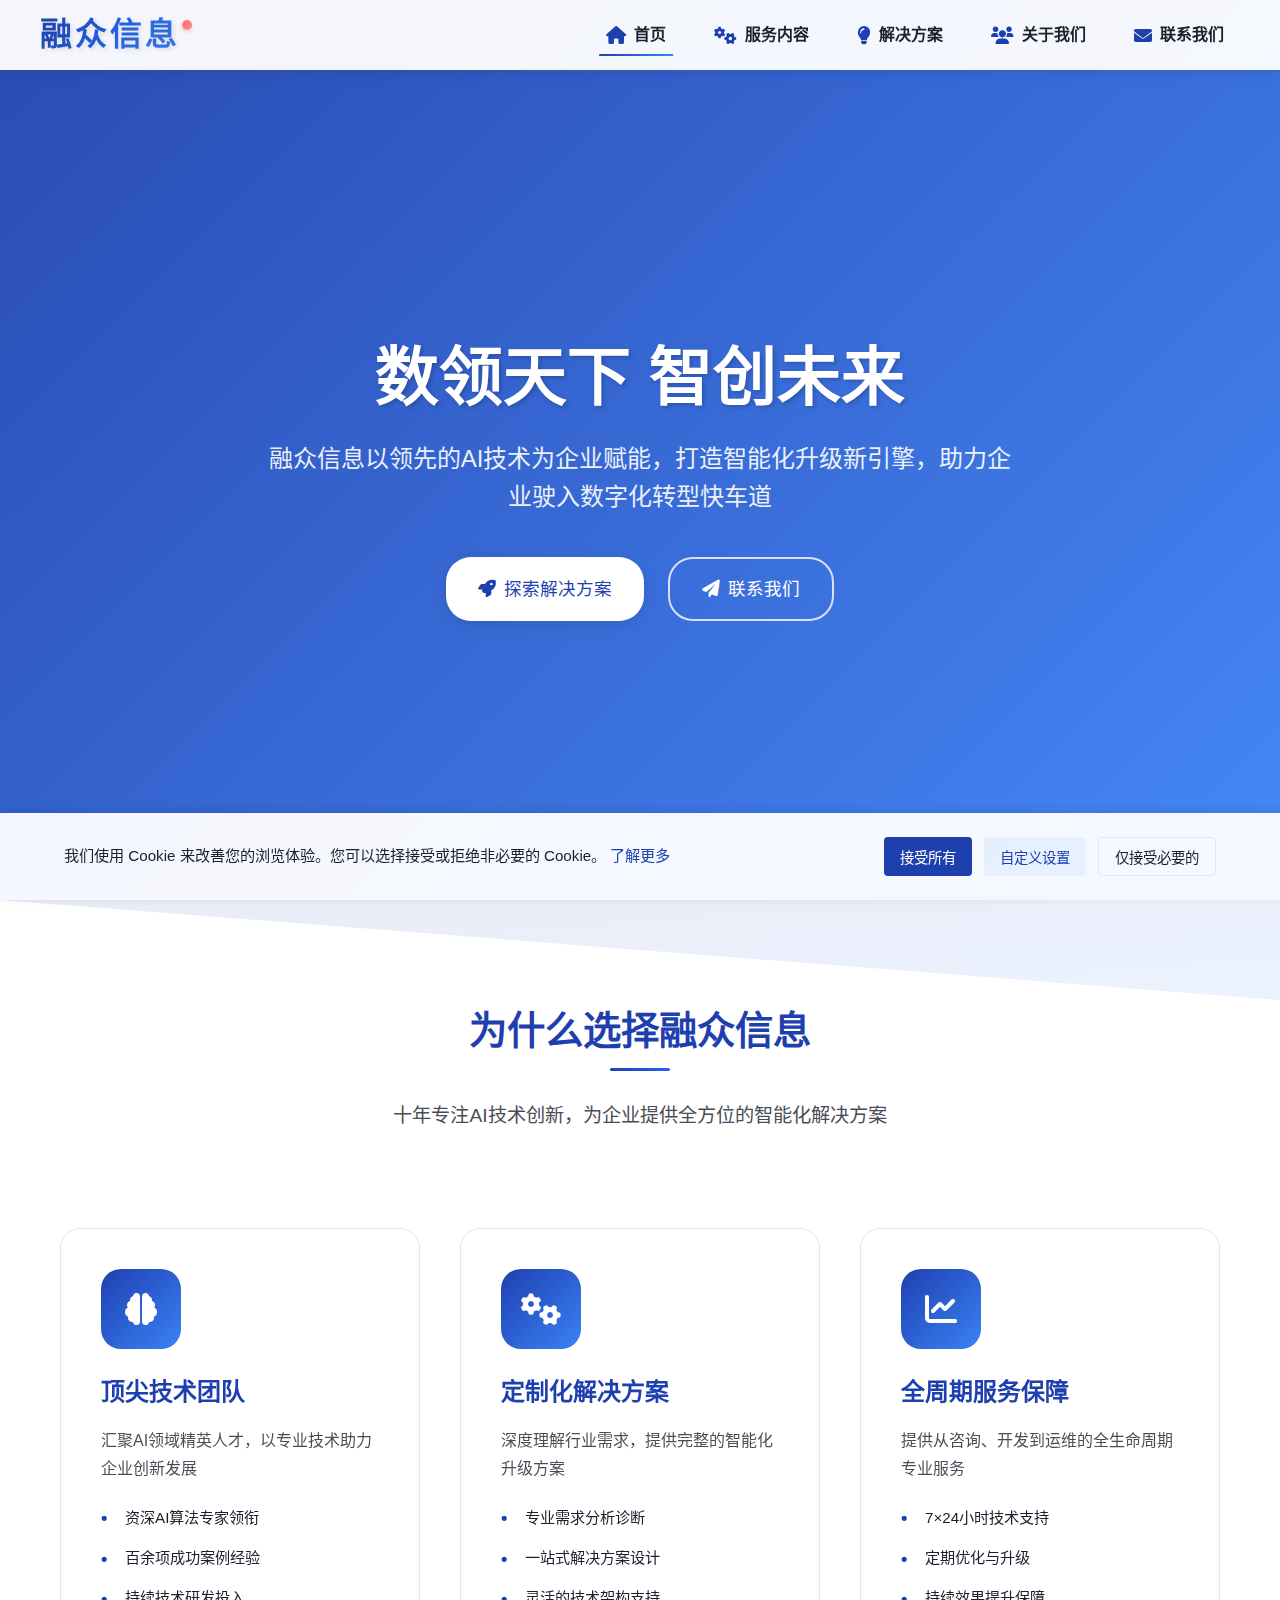
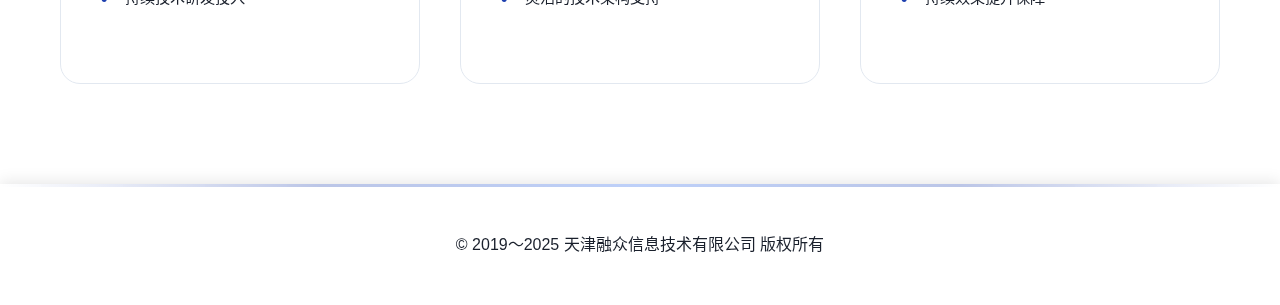
==== index.html @ 95db4ef4 "Add cookie consent functionality and update website metadata" ====
<!DOCTYPE html>
<html lang="zh-CN">

<head>
    <meta charset="UTF-8">
    <meta name="viewport" content="width=device-width, initial-scale=1.0">
    <title>融众信息 - 专业的AI解决方案提供商</title>
    <meta name="description" content="融众是一家专业的AI解决方案提供商，为企业提供智能制造、智慧金融、智慧医疗等多个领域的AI应用解决方案。">
    <meta name="keywords" content="AI解决方案,人工智能,智能制造,智慧金融,智慧医疗,融众信息,天津融众">
    <link rel="canonical" href="https://www.rong-zhong.com/" />

    <!-- Open Graph / 社交媒体优化 -->
    <meta property="og:title" content="融众信息 - 专业的AI解决方案提供商" />
    <meta property="og:description" content="融众是一家专业的AI解决方案提供商，为企业提供智能制造、智慧金融、智慧医疗等多个领域的AI应用解决方案。" />
    <meta property="og:type" content="website" />
    <meta property="og:url" content="https://www.rong-zhong.com/" />
    <meta property="og:image" content="https://www.rong-zhong.com/images/og-image.jpg" />
    <meta property="og:locale" content="zh_CN" />
    <meta property="og:site_name" content="融众信息" />

    <!-- 其他 SEO 相关标签 -->
    <meta name="robots" content="index, follow" />
    <meta name="author" content="融众信息" />
    <meta name="copyright" content="© 2019～2025 天津融众信息技术有限公司" />

    <!-- Cookie 相关设置 -->
    <meta name="cookie-policy" content="https://www.rong-zhong.com/cookie-policy.html" />

    <link rel="icon" type="image/x-icon" href="favicon.ico">
    <link rel="stylesheet" href="styles.css">
    <link rel="stylesheet" href="css/cookie-consent.css">
    <link rel="stylesheet" href="https://cdnjs.cloudflare.com/ajax/libs/font-awesome/6.0.0/css/all.min.css">

</head>

<body>
    <header>
        <nav>
            <div class="container">
                <div class="logo">
                    <a href="index.html">
                        <span class="logo-text">融众信息</span>
                        <span class="logo-dot"></span>
                    </a>
                </div>
                <div class="menu-toggle" aria-label="菜单">
                    <span></span>
                    <span></span>
                    <span></span>
                </div>
                <ul class="nav-links">
                    <li><a href="index.html" class="active" aria-current="page"><i class="fas fa-home"></i> 首页</a></li>
                    <li><a href="services.html"><i class="fas fa-cogs"></i> 服务内容</a></li>
                    <li><a href="solutions.html"><i class="fas fa-lightbulb"></i> 解决方案</a></li>
                    <li><a href="about.html"><i class="fas fa-users"></i> 关于我们</a></li>
                    <li><a href="contact.html"><i class="fas fa-envelope"></i> 联系我们</a></li>
                </ul>
            </div>
        </nav>
    </header>

    <main>
        <section class="hero" aria-label="网站主要信息">
            <div class="hero-content">
                <h1>数领天下 智创未来</h1>
                <p>融众信息以领先的AI技术为企业赋能，打造智能化升级新引擎，助力企业驶入数字化转型快车道</p>
                <div class="hero-buttons">
                    <a href="solutions.html" class="cta-button primary">
                        <i class="fas fa-rocket"></i> 探索解决方案
                    </a>
                    <a href="contact.html" class="cta-button secondary">
                        <i class="fas fa-paper-plane"></i> 联系我们
                    </a>
                </div>
            </div>
            <a href="#features" class="scroll-down" aria-label="滚动到特色内容">
                <i class="fas fa-chevron-down"></i>
            </a>
        </section>

        <section class="features" id="features" aria-labelledby="features-heading">
            <div class="container">
                <header class="section-header">
                    <h2 id="features-heading">为什么选择融众信息</h2>
                    <p>十年专注AI技术创新，为企业提供全方位的智能化解决方案</p>
                </header>
                <div class="features-grid">
                    <article class="feature-card">
                        <div class="feature-icon" aria-hidden="true">
                            <i class="fas fa-brain"></i>
                        </div>
                        <h3>顶尖技术团队</h3>
                        <p>汇聚AI领域精英人才，以专业技术助力企业创新发展</p>
                        <ul class="feature-list">
                            <li>资深AI算法专家领衔</li>
                            <li>百余项成功案例经验</li>
                            <li>持续技术研发投入</li>
                        </ul>
                    </article>
                    <article class="feature-card">
                        <div class="feature-icon" aria-hidden="true">
                            <i class="fas fa-cogs"></i>
                        </div>
                        <h3>定制化解决方案</h3>
                        <p>深度理解行业需求，提供完整的智能化升级方案</p>
                        <ul class="feature-list">
                            <li>专业需求分析诊断</li>
                            <li>一站式解决方案设计</li>
                            <li>灵活的技术架构支持</li>
                        </ul>
                    </article>
                    <article class="feature-card">
                        <div class="feature-icon" aria-hidden="true">
                            <i class="fas fa-chart-line"></i>
                        </div>
                        <h3>全周期服务保障</h3>
                        <p>提供从咨询、开发到运维的全生命周期专业服务</p>
                        <ul class="feature-list">
                            <li>7×24小时技术支持</li>
                            <li>定期优化与升级</li>
                            <li>持续效果提升保障</li>
                        </ul>
                    </article>
                </div>
            </div>
        </section>
    </main>

    <button class="back-to-top" aria-label="回到顶部">
        <i class="fas fa-arrow-up" aria-hidden="true"></i>
    </button>

    <footer>
        <div class="container">
            <p>&copy; 2019～2025 天津融众信息技术有限公司 版权所有</p>
        </div>
    </footer>

    <script src="main.js"></script>
    <script src="js/cookie-consent.js"></script>

</body>

</html>
---- styles.css ----
* {
    margin: 0;
    padding: 0;
    box-sizing: border-box;
}

:root {
    --primary-color: #1e40af;
    --secondary-color: #2563eb;
    --accent-color: #3b82f6;
    --text-color: #1a202c;
    --bg-color: #ffffff;
    --card-bg-color: #ffffff;
    --nav-bg-color: rgba(255, 255, 255, 0.95);
    --shadow-color: rgba(0, 0, 0, 0.1);
    --gradient-start: #1e40af;
    --gradient-end: #3b82f6;
    --border-color: #e2e8f0;
    --hero-overlay: rgba(30, 64, 175, 0.95);
    --footer-bg: #f8fafc;
    --card-hover-shadow: rgba(0, 0, 0, 0.15);
    --contact-section-bg: #1e293b;
    --contact-card-bg: rgba(30, 41, 59, 0.8);
    --contact-text-color: #e2e8f0;
    --contact-info-bg: rgba(30, 41, 59, 0.6);
    --contact-item-bg: rgba(51, 65, 85, 0.4);
    --contact-item-hover-bg: rgba(51, 65, 85, 0.6);
    --contact-item-border: rgba(96, 165, 250, 0.2);
}

@media (prefers-color-scheme: dark) {
    :root {
        --primary-color: #60a5fa;
        --secondary-color: #3b82f6;
        --accent-color: #2563eb;
        --text-color: #f1f5f9;
        --bg-color: #0f172a;
        --card-bg-color: #1e293b;
        --nav-bg-color: rgba(15, 23, 42, 0.98);
        --shadow-color: rgba(0, 0, 0, 0.3);
        --gradient-start: #60a5fa;
        --gradient-end: #3b82f6;
        --border-color: #334155;
        --hero-overlay: rgba(15, 23, 42, 0.95);
        --footer-bg: #1e293b;
        --card-hover-shadow: rgba(0, 0, 0, 0.4);
        --contact-section-bg: #0f172a;
        --contact-card-bg: #1e293b;
        --contact-text-color: #f8fafc;
        --contact-info-bg: rgba(30, 41, 59, 0.6);
        --contact-item-bg: rgba(51, 65, 85, 0.4);
        --contact-item-hover-bg: rgba(51, 65, 85, 0.6);
        --contact-item-border: rgba(96, 165, 250, 0.2);
    }

    body {
        background-color: var(--bg-color);
        color: var(--text-color);
    }

    nav {
        background-color: var(--nav-bg-color);
        box-shadow: 0 2px 15px var(--shadow-color);
    }

    .nav-links {
        background-color: var(--nav-bg-color);
    }

    .nav-links a {
        color: var(--text-color);
    }

    .nav-links a:hover,
    .nav-links a:active,
    .nav-links a.active {
        background-color: rgba(96, 165, 250, 0.1);
        color: var(--primary-color);
    }

    .feature-card,
    .case-card,
    .contact-card,
    .service-card {
        background-color: var(--card-bg-color);
        border-color: var(--border-color);
    }

    .feature-card:hover,
    .case-card:hover,
    .contact-card:hover,
    .service-card:hover {
        box-shadow: 0 8px 30px var(--card-hover-shadow);
    }

    .case-card {
        background: var(--case-card-bg);
    }

    .case-content h3 {
        color: var(--case-text);
    }

    .case-content p {
        color: var(--case-text);
        opacity: 0.85;
    }

    .case-tag {
        background: var(--case-tag-bg);
        color: var(--case-text);
    }

    .contact-section {
        background: var(--contact-section-bg);
    }

    .contact-card {
        background: var(--contact-card-bg);
        border-color: var(--border-color);
    }

    .contact-card:hover {
        background: rgba(30, 41, 59, 0.9);
        border-color: var(--primary-color);
    }

    .contact-icon {
        background: rgba(96, 165, 250, 0.1);
    }

    .contact-icon i {
        color: var(--primary-color);
    }

    footer {
        background: var(--footer-bg);
        color: var(--footer-text);
    }

    footer::before {
        opacity: 0.1;
    }

    .footer-content {
        border-bottom-color: var(--footer-border);
    }

    .footer-column h4 {
        color: var(--footer-text);
    }

    .footer-links a {
        color: var(--footer-link);
    }

    .footer-links a:hover {
        color: var(--footer-link-hover);
    }

    .footer-bottom {
        border-top-color: var(--footer-border);
    }

    .footer-bottom p {
        color: var(--footer-text);
    }

    .cta-button.primary {
        background: var(--card-bg-color);
        color: var(--primary-color);
    }

    .cta-button.secondary {
        border-color: var(--border-color);
        color: var(--text-color);
    }

    img {
        filter: brightness(0.95);
    }

    ::-webkit-scrollbar-track {
        background: var(--bg-color);
    }

    ::-webkit-scrollbar-thumb {
        background: var(--border-color);
        border: 3px solid var(--bg-color);
    }

    ::-webkit-scrollbar-thumb:hover {
        background: var(--primary-color);
    }

    ::selection {
        background: var(--primary-color);
        color: var(--bg-color);
    }

    .feature-icon {
        background: linear-gradient(135deg, var(--gradient-start), var(--gradient-end));
    }

    .hero::before {
        background-color: var(--hero-overlay);
    }

    @media (max-width: 768px) {
        .nav-links {
            background-color: var(--nav-bg-color);
            backdrop-filter: blur(10px);
            -webkit-backdrop-filter: blur(10px);
        }

        .nav-links a:hover,
        .nav-links a:active,
        .nav-links a.active {
            background-color: rgba(96, 165, 250, 0.15);
        }
    }

    .service-item {
        background: var(--card-bg-color);
    }

    .service-item h3 {
        color: var(--primary-color);
    }

    .service-item p,
    .service-item li {
        color: var(--text-color);
    }

    .team-advantage {
        background: var(--card-bg-color);
    }

    .team-advantage h3 {
        color: var(--primary-color);
    }

    .team-advantage li {
        color: var(--text-color);
    }

    .culture-item {
        background: var(--card-bg-color);
    }

    .culture-item h3 {
        color: var(--primary-color);
    }

    .culture-item p {
        color: var(--text-color);
    }

    .back-to-top {
        background: var(--primary-color);
        color: var(--bg-color);
    }

    .back-to-top:hover {
        background: var(--secondary-color);
    }

    .qr-image {
        filter: brightness(1.1);
        background-color: white;
        padding: 8px;
        border-radius: 8px;
    }

    .contact-card {
        background: var(--contact-card-bg);
        border: 1px solid var(--border-color);
        box-shadow: 0 4px 6px rgba(0, 0, 0, 0.1);
    }

    .contact-card:hover {
        border-color: var(--primary-color);
        box-shadow: 0 8px 15px rgba(0, 0, 0, 0.2);
    }

    .info-content h3 {
        color: var(--primary-color);
    }

    .info-content p {
        color: var(--contact-text-color);
    }

    .contact-info-card {
        background: var(--contact-card-bg);
        backdrop-filter: blur(10px);
        -webkit-backdrop-filter: blur(10px);
        border: 1px solid var(--border-color);
    }

    .info-item {
        background: var(--contact-item-bg);
        border: 1px solid var(--contact-item-border);
    }

    .info-item:hover {
        background: var(--contact-item-hover-bg);
        border-color: var(--primary-color);
    }

    .info-item i {
        background: var(--contact-card-bg);
        color: var(--primary-color);
    }

    .info-item:hover i {
        background: var(--contact-item-hover-bg);
        color: var(--primary-color);
    }

    .contact-main {
        background: var(--contact-section-bg);
    }
}

body {
    margin: 0;
    padding: 0;
    font-family: Arial, sans-serif;
    line-height: 1.6;
    overflow-x: hidden;
    color: var(--text-color);
    background-color: var(--bg-color);
}

.container {
    width: min(1200px, 100% - 40px);
    margin-inline: auto;
}

/* 导航栏样式 */
nav {
    background-color: var(--nav-bg-color);
    backdrop-filter: blur(10px);
    -webkit-backdrop-filter: blur(10px);
    box-shadow: 0 2px 15px var(--shadow-color);
    position: fixed;
    width: 100%;
    top: 0;
    z-index: 1000;
    transition: all 0.3s ease;
}

nav .container {
    display: flex;
    justify-content: space-between;
    align-items: center;
    height: 70px;
}

/* Logo样式 */
.logo a {
    display: flex;
    align-items: center;
    text-decoration: none;
    gap: 2px;
}

.logo-text {
    font-size: clamp(24px, 5vw, 32px);
    font-weight: 800;
    background: linear-gradient(135deg, var(--primary-color) 0%, var(--secondary-color) 50%, var(--accent-color) 100%);
    -webkit-background-clip: text;
    background-clip: text;
    -webkit-text-fill-color: transparent;
    letter-spacing: 3px;
    text-shadow: 2px 2px 4px var(--shadow-color);
    transition: all 0.3s ease;
}

.logo-dot {
    width: 10px;
    height: 10px;
    background: linear-gradient(135deg, #ff6b6b, #ff8e8e);
    border-radius: 50%;
    margin-top: -20px;
    box-shadow: 0 2px 4px rgba(255, 107, 107, 0.3);
    animation: pulse 2s infinite;
    will-change: transform;
}

@keyframes pulse {
    0% {
        transform: scale(1);
    }

    50% {
        transform: scale(1.2);
    }

    100% {
        transform: scale(1);
    }
}

/* 导航链接 */
.nav-links {
    display: flex;
    gap: 1rem;
    list-style: none;
}

.nav-links a {
    text-decoration: none;
    color: var(--text-color);
    font-weight: 600;
    font-size: 16px;
    padding: 8px 16px;
    border-radius: 4px;
    transition: all 0.3s ease;
    display: flex;
    align-items: center;
    gap: 8px;
    position: relative;
}

.nav-links a::after {
    content: '';
    position: absolute;
    bottom: 0;
    left: 50%;
    width: 0;
    height: 2px;
    background: linear-gradient(90deg, var(--gradient-start), var(--gradient-end));
    transition: all 0.3s ease;
    transform: translateX(-50%);
}

.nav-links a:hover::after,
.nav-links a.active::after {
    width: 80%;
}

.nav-links a i {
    font-size: 18px;
    color: var(--primary-color);
    transition: transform 0.3s ease;
}

.nav-links a:hover i,
.nav-links a:focus i {
    transform: scale(1.1);
}

/* 汉堡菜单按钮样式 */
.menu-toggle {
    display: none;
    padding: 10px;
    cursor: pointer;
    border: none;
    background: transparent;
    z-index: 1001;
}

.menu-toggle:focus {
    outline: 2px solid var(--primary-color);
    border-radius: 4px;
}

.menu-toggle span {
    display: block;
    width: 25px;
    height: 3px;
    background-color: var(--primary-color);
    margin: 5px 0;
    transition: all 0.3s ease;
    border-radius: 2px;
}

/* 解决方案头部样式 */
.solution-header {
    background: linear-gradient(135deg, #1e3a8a, #1e40af);
    color: white;
    text-align: center;
    padding: 120px 0 60px;
    margin-bottom: 40px;
}

.solution-header h1 {
    font-size: clamp(32px, 5vw, 48px);
    margin-bottom: 20px;
    font-weight: 700;
}

.solution-header p {
    font-size: clamp(16px, 3vw, 20px);
    opacity: 0.9;
}

/* 解决方案展示样式优化 */
.solutions {
    padding: 40px 0 80px;
    background-color: var(--bg-color);
}

.solution-item {
    display: grid;
    grid-template-columns: 1fr 1fr;
    gap: 3rem;
    margin-bottom: 6rem;
    align-items: center;
    background: var(--card-bg-color);
    border-radius: 16px;
    padding: 2rem;
    box-shadow: 0 4px 20px var(--shadow-color);
    transition: transform 0.3s ease, box-shadow 0.3s ease;
    will-change: transform;
}

.solution-item:hover {
    transform: translateY(-5px);
    box-shadow: 0 8px 30px var(--shadow-color);
}

.solution-item.reverse {
    grid-template-columns: 1fr 1fr;
    direction: rtl;
}

.solution-item.reverse .solution-content {
    direction: ltr;
}

.solution-content {
    padding: 2rem;
}

.solution-content h2 {
    color: var(--primary-color);
    margin-bottom: 2rem;
    font-size: clamp(24px, 3vw, 32px);
    font-weight: 700;
}

.solution-features {
    display: grid;
    gap: 1.5rem;
}

.feature {
    background: color-mix(in srgb, var(--primary-color) 5%, transparent);
    padding: 1.5rem;
    border-radius: 12px;
    transition: all 0.3s ease;
    border: 1px solid color-mix(in srgb, var(--primary-color) 10%, transparent);
}

.feature:hover {
    transform: translateY(-5px);
    background: color-mix(in srgb, var(--primary-color) 8%, transparent);
    border-color: color-mix(in srgb, var(--primary-color) 15%, transparent);
}

.feature h3 {
    color: var(--primary-color);
    margin-bottom: 0.8rem;
    font-size: 20px;
    font-weight: 600;
}

.feature p {
    color: var(--text-color);
    opacity: 0.9;
    line-height: 1.6;
}

.solution-image img {
    width: 100%;
    height: auto;
    border-radius: 12px;
    box-shadow: 0 4px 20px var(--shadow-color);
    transition: transform 0.3s ease;
}

.solution-image img:hover {
    transform: scale(1.02);
}

/* 响应式设计优化 */
@media (max-width: 768px) {
    .solution-header {
        padding: 100px 0 40px;
    }

    .solution-item,
    .solution-item.reverse {
        grid-template-columns: 1fr;
        direction: ltr;
        padding: 1.5rem;
        margin-bottom: 3rem;
    }

    .solution-content {
        padding: 1rem 0;
    }

    .solution-features {
        grid-template-columns: 1fr;
    }

    .feature {
        padding: 1.2rem;
    }
}

@media (max-width: 480px) {
    .solution-header {
        padding: 80px 0 30px;
    }

    .solution-item {
        padding: 1rem;
        margin-bottom: 2rem;
    }

    .feature {
        padding: 1rem;
    }
}

/* 响应式设计 */
@media (max-width: 768px) {
    .menu-toggle {
        display: block;
    }

    .nav-links {
        display: none;
        position: fixed;
        inset: 60px 0 0 0;
        background: rgba(255, 255, 255, 0.95);
        backdrop-filter: blur(10px);
        -webkit-backdrop-filter: blur(10px);
        flex-direction: column;
        padding: 1rem;
        box-shadow: 0 2px 10px var(--shadow-color);
        height: 100vh;
        z-index: 1000;
    }

    .nav-links.active {
        display: flex;
    }

    .nav-links li {
        width: 100%;
    }

    .nav-links a {
        width: 100%;
        justify-content: center;
        padding: 1rem;
        font-size: 18px;
        border-radius: 8px;
        margin: 0.25rem 0;
        background-color: transparent;
        transition: all 0.3s ease;
    }

    .nav-links a:hover,
    .nav-links a:active,
    .nav-links a.active {
        background-color: rgba(30, 64, 175, 0.1);
        color: var(--primary-color);
    }

    .nav-links a::after {
        display: none;
    }

    .solution-item,
    .solution-item.reverse {
        grid-template-columns: 1fr;
        direction: ltr;
    }

    .solution-content {
        padding: 1rem 0;
    }
}

@media (max-width: 480px) {
    nav .container {
        height: 60px;
    }

    .solution-features {
        grid-template-columns: 1fr;
    }
}

/* 可访问性增强 */
@media (prefers-reduced-motion: reduce) {
    * {
        animation-duration: 0.01ms !important;
        animation-iteration-count: 1 !important;
        transition-duration: 0.01ms !important;
        scroll-behavior: auto !important;
    }
}

/* 焦点样式 */
:focus-visible {
    outline: 3px solid var(--primary-color);
    outline-offset: 2px;
}

/* 首页样式 */
.hero {
    position: relative;
    min-height: 100vh;
    padding: 120px 0 60px;
    background: linear-gradient(135deg, rgba(30, 64, 175, 0.95), rgba(59, 130, 246, 0.95));
    color: var(--text-color);
    display: flex;
    align-items: center;
    overflow: hidden;
}

.hero::before {
    content: '';
    position: absolute;
    top: 0;
    left: 0;
    right: 0;
    bottom: 0;
    background: url('data:image/svg+xml,<svg width="20" height="20" viewBox="0 0 20 20" xmlns="http://www.w3.org/2000/svg"><rect width="1" height="1" fill="rgba(255,255,255,0.05)"/></svg>') repeat;
    animation: backgroundMove 20s linear infinite;
    opacity: 0.3;
}

@keyframes backgroundMove {
    from {
        transform: translateX(0) translateY(0);
    }

    to {
        transform: translateX(-100px) translateY(-100px);
    }
}

.hero-content {
    position: relative;
    z-index: 1;
    color: white;
    text-align: center;
    padding: 0 20px;
    max-width: 800px;
    margin: 0 auto;
}

.hero h1 {
    font-size: clamp(2.5rem, 8vw, 4rem);
    font-weight: 800;
    margin-bottom: 1.5rem;
    line-height: 1.2;
    text-shadow: 2px 2px 4px rgba(0, 0, 0, 0.2);
    animation: fadeInUp 1s ease;
}

.hero p {
    font-size: clamp(1.1rem, 3vw, 1.5rem);
    margin-bottom: 2.5rem;
    opacity: 0.9;
    line-height: 1.6;
    animation: fadeInUp 1s ease 0.2s backwards;
}

.hero-buttons {
    display: flex;
    gap: 1.5rem;
    justify-content: center;
    animation: fadeInUp 1s ease 0.4s backwards;
}

.cta-button {
    padding: 1rem 2rem;
    font-size: 1.1rem;
    font-weight: 600;
    border-radius: 50px;
    text-decoration: none;
    transition: all 0.3s ease;
    display: inline-flex;
    align-items: center;
    gap: 0.5rem;
}

.cta-button.primary {
    background: white;
    color: var(--primary-color);
    box-shadow: 0 4px 15px rgba(0, 0, 0, 0.1);
}

.cta-button.secondary {
    background: transparent;
    color: white;
    border: 2px solid rgba(255, 255, 255, 0.8);
}

.cta-button:hover {
    transform: translateY(-2px);
    box-shadow: 0 6px 20px rgba(0, 0, 0, 0.15);
}

.cta-button.secondary:hover {
    background: rgba(255, 255, 255, 0.1);
}

/* 特色内容区域 */
.features {
    padding: 100px 0;
    background-color: var(--bg-color);
    position: relative;
}

.features::before {
    content: '';
    position: absolute;
    top: 0;
    left: 0;
    right: 0;
    height: 100px;
    background: linear-gradient(to bottom right, var(--gradient-start), var(--gradient-end));
    clip-path: polygon(0 0, 100% 0, 100% 100%, 0 0);
    opacity: 0.1;
}

.section-header {
    text-align: center;
    max-width: 800px;
    margin: 0 auto 6rem;
    padding: 0 20px;
    position: relative;
    z-index: 1;
}

.section-header h2 {
    font-size: clamp(2rem, 3vw, 2.5rem);
    color: var(--primary-color);
    margin-bottom: 1rem;
    position: relative;
    display: inline-block;
}

.section-header h2::after {
    content: '';
    position: absolute;
    bottom: -10px;
    left: 50%;
    transform: translateX(-50%);
    width: 60px;
    height: 3px;
    background: linear-gradient(90deg, var(--primary-color), var(--secondary-color));
    border-radius: 2px;
}

.section-header p {
    font-size: 1.2rem;
    color: var(--text-color);
    opacity: 0.8;
    max-width: 600px;
    margin: 1.5rem auto 0;
}

.features-grid {
    display: grid;
    grid-template-columns: repeat(auto-fit, minmax(320px, 1fr));
    gap: 2.5rem;
    padding: 0 20px;
    position: relative;
    z-index: 1;
}

.feature-card {
    background: var(--card-bg-color);
    border-radius: 20px;
    padding: 2.5rem;
    transition: transform 0.3s ease, box-shadow 0.3s ease;
    position: relative;
    overflow: hidden;
    border: 1px solid var(--border-color);
    will-change: transform;
}

.feature-card::before {
    content: '';
    position: absolute;
    top: 0;
    left: 0;
    width: 100%;
    height: 4px;
    background: linear-gradient(90deg, var(--primary-color), var(--secondary-color));
    transform: scaleX(0);
    transform-origin: left;
    transition: transform 0.3s ease;
}

.feature-card:hover {
    transform: translateY(-5px);
    box-shadow: 0 8px 30px var(--shadow-color);
}

.feature-card:hover::before {
    transform: scaleX(1);
}

.feature-icon {
    width: 80px;
    height: 80px;
    background: linear-gradient(135deg, var(--gradient-start), var(--gradient-end));
    border-radius: 20px;
    display: flex;
    align-items: center;
    justify-content: center;
    margin-bottom: 1.5rem;
    transition: all 0.3s ease;
}

.feature-icon i {
    font-size: 2rem;
    color: white;
}

.feature-card:hover .feature-icon {
    background: linear-gradient(135deg, rgba(74, 144, 226, 0.2), rgba(130, 196, 248, 0.2));
}

.feature-card:hover .feature-icon i {
    transform: scale(1.1);
}

.feature-card h3 {
    font-size: 1.5rem;
    color: var(--primary-color);
    margin-bottom: 1rem;
    font-weight: 600;
}

.feature-card p {
    color: var(--text-color);
    opacity: 0.8;
    line-height: 1.7;
    margin-bottom: 1.5rem;
}

.feature-list {
    list-style: none;
    width: 100%;
    margin-top: auto;
}

.feature-list li {
    display: flex;
    align-items: center;
    margin-bottom: 0.8rem;
    color: var(--text-color);
    font-size: 0.95rem;
}

.feature-list li::before {
    content: '✓';
    color: var(--primary-color);
    margin-right: 0.8rem;
    font-weight: bold;
}

@media (max-width: 768px) {
    .features {
        padding: 60px 0;
    }

    .section-header {
        margin-bottom: 3rem;
    }

    .features-grid {
        grid-template-columns: 1fr;
        gap: 2rem;
    }

    .feature-card {
        padding: 2rem;
    }
}

@media (max-width: 480px) {
    .feature-card {
        padding: 1.5rem;
    }

    .feature-icon {
        width: 60px;
        height: 60px;
    }

    .feature-icon i {
        font-size: 1.5rem;
    }
}

/* 客户案例优化 */
.cases {
    padding: 100px 0;
    background: linear-gradient(to bottom, var(--bg-color) 0%, rgba(237, 242, 247, 0.5) 100%);
}

.cases-grid {
    display: grid;
    grid-template-columns: repeat(auto-fit, minmax(320px, 1fr));
    gap: 2rem;
    padding: 2rem 0;
}

.case-card {
    background: white;
    border-radius: 20px;
    overflow: hidden;
    box-shadow: 0 4px 20px var(--shadow-color);
    transition: all 0.3s ease;
    position: relative;
}

.case-card:hover {
    transform: translateY(-10px);
    box-shadow: 0 20px 40px var(--shadow-color);
}

.case-image {
    position: relative;
    height: 240px;
    overflow: hidden;
}

.case-image::before {
    content: '';
    position: absolute;
    top: 0;
    left: 0;
    right: 0;
    bottom: 0;
    background: linear-gradient(to bottom, transparent 0%, rgba(0, 0, 0, 0.4) 100%);
    z-index: 1;
    opacity: 0;
    transition: opacity 0.3s ease;
}

.case-card:hover .case-image::before {
    opacity: 1;
}

.case-image img {
    width: 100%;
    height: 100%;
    object-fit: cover;
    transition: transform 0.5s ease;
}

.case-card:hover .case-image img {
    transform: scale(1.1);
}

.case-content {
    padding: 2rem;
    position: relative;
    z-index: 2;
}

.case-content h3 {
    font-size: 1.5rem;
    margin-bottom: 1rem;
    color: var(--text-color);
    font-weight: 700;
}

.case-content p {
    color: #4a5568;
    margin-bottom: 1.5rem;
    line-height: 1.6;
}

.case-tags {
    display: flex;
    gap: 0.75rem;
    flex-wrap: wrap;
}

.case-tag {
    background: linear-gradient(135deg, var(--gradient-start), var(--gradient-end));
    color: white;
    padding: 0.5rem 1rem;
    border-radius: 50px;
    font-size: 0.875rem;
    font-weight: 500;
}

/* 联系部分优化 */
.contact-section {
    padding: 100px 0;
    background: linear-gradient(135deg, var(--gradient-start), var(--gradient-end));
    color: white;
    position: relative;
    overflow: hidden;
}

.contact-section::before {
    content: '';
    position: absolute;
    top: 0;
    left: 0;
    right: 0;
    bottom: 0;
    background: url('data:image/svg+xml,<svg width="20" height="20" viewBox="0 0 20 20" xmlns="http://www.w3.org/2000/svg"><rect width="1" height="1" fill="rgba(255,255,255,0.05)"/></svg>') repeat;
    opacity: 0.1;
}

.contact-cards {
    display: grid;
    grid-template-columns: repeat(auto-fit, minmax(280px, 1fr));
    gap: 2rem;
    margin-top: 3rem;
}

.contact-card {
    position: relative;
    background: var(--contact-card-bg);
    backdrop-filter: blur(10px);
    -webkit-backdrop-filter: blur(10px);
    border-radius: 20px;
    padding: 2.5rem;
    text-align: center;
    transition: all 0.3s ease;
    border: 1px solid var(--border-color);
    overflow: hidden;
}

.contact-card:hover {
    transform: translateY(-5px);
    background: rgba(30, 41, 59, 0.9);
    border-color: var(--primary-color);
}

.contact-icon {
    width: 80px;
    height: 80px;
    background: rgba(96, 165, 250, 0.1);
    border-radius: 50%;
    display: flex;
    align-items: center;
    justify-content: center;
    margin: 0 auto 1.5rem;
    transition: all 0.3s ease;
    position: relative;
    z-index: 1;
}

.contact-icon i {
    font-size: 2rem;
    transition: all 0.3s ease;
    z-index: 2;
}

.contact-card h3 {
    font-size: 1.25rem;
    margin-bottom: 1rem;
    font-weight: 600;
    position: relative;
    z-index: 1;
}

.contact-card p {
    font-size: 1.1rem;
    position: relative;
    z-index: 1;
}

@media (max-width: 768px) {
    .contact-cards {
        grid-template-columns: 1fr;
        gap: 1.5rem;
        padding: 0 1rem;
    }

    .contact-card {
        padding: 2rem;
    }

    .contact-icon {
        width: 70px;
        height: 70px;
    }

    .contact-icon i {
        font-size: 1.75rem;
    }
}

@media (max-width: 480px) {
    .contact-card {
        padding: 1.75rem;
    }

    .contact-icon {
        width: 60px;
        height: 60px;
    }

    .contact-icon i {
        font-size: 1.5rem;
    }
}

/* 页脚样式 */
footer {
    background: var(--nav-bg-color);
    backdrop-filter: blur(10px);
    -webkit-backdrop-filter: blur(10px);
    box-shadow: 0 -2px 15px var(--shadow-color);
    color: var(--footer-text);
    padding: 3rem 0;
    position: relative;
    overflow: hidden;
    text-align: center;
}

/* 页脚顶部装饰线 */
footer::before {
    content: '';
    position: absolute;
    top: 0;
    left: 0;
    right: 0;
    height: 3px;
    background: linear-gradient(90deg,
            transparent,
            var(--primary-color),
            var(--secondary-color),
            var(--primary-color),
            transparent);
    opacity: 0.3;
}

/* 页脚内容网格布局 */
.footer-content {
    display: grid;
    grid-template-columns: 2fr repeat(3, 1fr);
    gap: 3rem;
    padding: 0 20px;
    margin-bottom: 3rem;
}

/* 页脚列标题 */
.footer-column h4 {
    color: var(--footer-text);
    font-size: 1.25rem;
    margin-bottom: 1.5rem;
    font-weight: 600;
    position: relative;
    padding-bottom: 0.75rem;
}

/* 页脚列标题装饰线 */
.footer-column h4::after {
    content: '';
    position: absolute;
    left: 0;
    bottom: 0;
    width: 40px;
    height: 2px;
    background: linear-gradient(90deg, var(--primary-color), var(--secondary-color));
    border-radius: 2px;
}

/* 页脚链接列表 */
.footer-links {
    list-style: none;
    display: flex;
    flex-direction: column;
    gap: 0.75rem;
}

/* 页脚链接项 */
.footer-links li {
    transition: transform 0.3s ease;
}

.footer-links li:hover {
    transform: translateX(5px);
}

/* 页脚链接样式 */
.footer-links a {
    color: var(--footer-link);
    text-decoration: none;
    transition: all 0.3s ease;
    opacity: 0.8;
    display: flex;
    align-items: center;
    gap: 0.5rem;
    font-size: 0.95rem;
}

.footer-links a:hover {
    color: var(--footer-link-hover);
    opacity: 1;
}

/* 页脚链接图标 */
.footer-links a i {
    font-size: 1rem;
    color: var(--primary-color);
    transition: transform 0.3s ease;
}

.footer-links a:hover i {
    transform: translateX(3px);
}

/* 页脚底部版权信息 */
.footer-bottom {
    text-align: center;
    padding-top: 2rem;
    margin-top: 2rem;
    border-top: 1px solid var(--border-color);
    position: relative;
    background: var(--nav-bg-color);
    backdrop-filter: blur(10px);
    -webkit-backdrop-filter: blur(10px);
}

/* 页脚底部文本 */
.footer-bottom p {
    color: var(--footer-text);
    opacity: 0.8;
    font-size: 0.9rem;
}

/* 页脚公司简介 */
.footer-about {
    margin-right: 2rem;
}

.footer-about p {
    color: var(--footer-text);
    opacity: 0.8;
    line-height: 1.6;
    margin-bottom: 1.5rem;
    font-size: 0.95rem;
}

/* 页脚社交媒体图标 */
.footer-social {
    display: flex;
    gap: 1rem;
    margin-top: 1.5rem;
}

.footer-social a {
    width: 36px;
    height: 36px;
    border-radius: 50%;
    background: rgba(96, 165, 250, 0.1);
    display: flex;
    align-items: center;
    justify-content: center;
    transition: all 0.3s ease;
}

.footer-social a:hover {
    background: var(--primary-color);
    transform: translateY(-3px);
}

.footer-social a i {
    color: var(--primary-color);
    font-size: 1rem;
    transition: all 0.3s ease;
}

.footer-social a:hover i {
    color: white;
}

/* 响应式布局 */
@media (max-width: 1024px) {
    .footer-content {
        grid-template-columns: repeat(2, 1fr);
        gap: 2rem;
    }

    .footer-about {
        grid-column: 1 / -1;
        margin-right: 0;
    }
}

@media (max-width: 768px) {
    footer {
        padding: 3rem 0 1.5rem;
    }

    .footer-content {
        grid-template-columns: 1fr;
        gap: 2rem;
        text-align: center;
    }

    .footer-column h4::after {
        left: 50%;
        transform: translateX(-50%);
    }

    .footer-links {
        align-items: center;
    }

    .footer-social {
        justify-content: center;
    }

    .footer-links li:hover {
        transform: translateY(-2px);
    }
}

@media (max-width: 480px) {
    footer {
        padding: 2rem 0 1rem;
    }

    .footer-content {
        gap: 1.5rem;
    }

    .footer-column h4 {
        font-size: 1.1rem;
        margin-bottom: 1rem;
    }

    .footer-links {
        gap: 0.5rem;
    }

    .footer-bottom p {
        font-size: 0.8rem;
    }
}

/* 动画 */
@keyframes fadeInUp {
    from {
        opacity: 0;
        transform: translateY(20px);
    }

    to {
        opacity: 1;
        transform: translateY(0);
    }
}

/* 响应式调整 */
@media (max-width: 768px) {
    .hero {
        padding: 100px 0 40px;
    }

    .hero-buttons {
        flex-direction: column;
    }

    .cta-button {
        width: 100%;
        justify-content: center;
    }

    .features-grid,
    .cases-grid,
    .contact-cards {
        grid-template-columns: 1fr;
    }

    .footer-content {
        grid-template-columns: 1fr;
        text-align: center;
    }
}

@media (max-width: 480px) {
    .hero {
        padding: 80px 0 30px;
    }

    .section-header {
        margin-bottom: 2rem;
    }

    .feature-card,
    .case-card,
    .contact-card {
        padding: 1.5rem;
    }
}

/* 联系页面样式 */
.contact-header {
    background: linear-gradient(135deg, #1e3a8a, #1e40af);
    color: white;
    padding: 120px 0 60px;
    text-align: center;
    margin-bottom: 60px;
}

.contact-header h1 {
    font-size: clamp(32px, 5vw, 48px);
    margin-bottom: 20px;
    font-weight: 700;
    text-shadow: 2px 2px 4px rgba(0, 0, 0, 0.2);
    position: relative;
    z-index: 1;
}

.contact-header p {
    font-size: clamp(16px, 3vw, 20px);
    opacity: 0.9;
    max-width: 600px;
    margin: 0 auto;
    position: relative;
    z-index: 1;
}

/* 联系信息主体样式 */
.contact-main {
    padding: 60px 0;
    background-color: var(--bg-color);
    position: relative;
}

.contact-info-card {
    border-radius: 20px;
    padding: 40px;
    box-shadow: 0 10px 30px var(--shadow-color);
    max-width: 800px;
    margin: 0 auto;
    transform: translateY(-40px);
    position: relative;
    overflow: hidden;
}

.contact-info-card::before {
    content: '';
    position: absolute;
    top: 0;
    left: 0;
    width: 100%;
    height: 5px;
    background: linear-gradient(90deg, var(--gradient-start), var(--gradient-end));
}

.contact-info-card h2 {
    color: var(--primary-color);
    font-size: 28px;
    margin-bottom: 30px;
    text-align: center;
    position: relative;
    padding-bottom: 15px;
}

.contact-info-card h2::after {
    content: '';
    position: absolute;
    bottom: 0;
    left: 50%;
    transform: translateX(-50%);
    width: 60px;
    height: 3px;
    background: linear-gradient(90deg, var(--gradient-start), var(--gradient-end));
    border-radius: 3px;
}

.info-item {
    display: flex;
    align-items: flex-start;
    padding: 20px;
    margin: 15px 0;
    border-radius: 12px;
    background: color-mix(in srgb, var(--bg-color) 97%, var(--primary-color));
    transition: all 0.3s ease;
    border: 1px solid color-mix(in srgb, var(--primary-color) 10%, transparent);
}

.info-item:hover {
    transform: translateY(-5px);
    background: color-mix(in srgb, var(--bg-color) 95%, var(--primary-color));
    box-shadow: 0 5px 15px var(--shadow-color);
    border-color: color-mix(in srgb, var(--primary-color) 15%, transparent);
}

.info-item i {
    font-size: 24px;
    color: var(--primary-color);
    background: white;
    width: 50px;
    height: 50px;
    display: flex;
    align-items: center;
    justify-content: center;
    border-radius: 12px;
    margin-right: 20px;
    box-shadow: 0 4px 10px var(--shadow-color);
    transition: all 0.3s ease;
}

.info-item:hover i {
    transform: scale(1.1);
    color: var(--secondary-color);
    background: color-mix(in srgb, var(--primary-color) 5%, white);
}

.info-content {
    flex: 1;
}

.info-content h3 {
    font-size: 18px;
    color: var(--primary-color);
    margin-bottom: 5px;
    font-weight: 600;
}

.info-content p {
    font-size: 16px;
    color: var(--text-color);
    opacity: 0.8;
    margin: 0;
}

/* 响应式调整 */
@media (max-width: 768px) {
    .contact-info-card {
        padding: 30px 20px;
        margin: 0 20px;
        transform: translateY(-30px);
    }

    .info-item {
        padding: 15px;
    }

    .info-item i {
        width: 40px;
        height: 40px;
        font-size: 20px;
        margin-right: 15px;
    }
}

@media (max-width: 480px) {
    .contact-header {
        padding: 100px 0 40px;
    }

    .contact-info-card {
        padding: 20px 15px;
        transform: translateY(-20px);
    }

    .info-item {
        flex-direction: column;
        align-items: center;
        text-align: center;
    }

    .info-item i {
        margin: 0 0 15px 0;
    }

    .info-content h3 {
        font-size: 16px;
    }

    .info-content p {
        font-size: 14px;
    }
}

/* 关于我们头部样式 */
.about-header {
    background: linear-gradient(135deg, #1e3a8a, #1e40af);
    color: white;
    padding: 120px 0 60px;
    text-align: center;
    margin-bottom: 60px;
}

.about-header h1 {
    font-size: clamp(32px, 5vw, 48px);
    margin-bottom: 20px;
    font-weight: 700;
    text-shadow: 2px 2px 4px rgba(0, 0, 0, 0.2);
    position: relative;
    z-index: 1;
}

.about-header p {
    font-size: clamp(16px, 3vw, 20px);
    opacity: 0.9;
    max-width: 600px;
    margin: 0 auto;
    position: relative;
    z-index: 1;
}

/* 公司简介样式 */
.company-intro {
    padding: 60px 0;
    background-color: color-mix(in srgb, var(--primary-color) 5%, transparent);
}

.company-intro .container {
    display: grid;
    grid-template-columns: 1fr 1fr;
    gap: 40px;
    align-items: center;
}

.intro-content h2 {
    color: var(--primary-color);
    font-size: clamp(24px, 4vw, 32px);
    margin-bottom: 30px;
    position: relative;
}

.intro-content h2::after {
    content: '';
    display: block;
    width: 60px;
    height: 4px;
    background: var(--accent-color);
    margin-top: 15px;
    border-radius: 2px;
}

.intro-content p {
    margin-bottom: 20px;
    font-size: 16px;
    line-height: 1.8;
}

.intro-image img {
    width: 100%;
    height: auto;
    border-radius: 12px;
    box-shadow: 0 8px 24px var(--shadow-color);
    transition: transform 0.3s ease;
}

.intro-image img:hover {
    transform: translateY(-10px);
}

/* 企业文化样式 */
.culture {
    padding: 80px 0;
    background-color: var(--bg-color);
}

.culture h2 {
    text-align: center;
    color: var(--primary-color);
    font-size: clamp(24px, 4vw, 32px);
    margin-bottom: 50px;
}

.culture-grid {
    display: grid;
    grid-template-columns: repeat(auto-fit, minmax(280px, 1fr));
    gap: 30px;
    margin-top: 40px;
}

.culture-item {
    background: var(--bg-color);
    padding: 30px;
    border-radius: 12px;
    text-align: center;
    box-shadow: 0 4px 16px var(--shadow-color);
    transition: transform 0.3s ease;
}

.culture-item:hover {
    transform: translateY(-10px);
}

.culture-icon {
    width: 80px;
    height: 80px;
    margin: 0 auto 20px;
}

.culture-icon img {
    width: 100%;
    height: 100%;
    object-fit: contain;
}

.culture-item h3 {
    color: var(--primary-color);
    font-size: 20px;
    margin-bottom: 15px;
}

.culture-item p {
    color: var(--text-color);
    font-size: 16px;
    line-height: 1.6;
}

/* 团队优势样式 */
.team {
    padding: 80px 0;
    background-color: color-mix(in srgb, var(--primary-color) 5%, transparent);
}

.team h2 {
    text-align: center;
    color: var(--primary-color);
    font-size: clamp(24px, 4vw, 32px);
    margin-bottom: 50px;
}

.team-grid {
    display: grid;
    grid-template-columns: repeat(auto-fit, minmax(300px, 1fr));
    gap: 30px;
}

.team-advantage {
    background: var(--bg-color);
    padding: 30px;
    border-radius: 12px;
    box-shadow: 0 4px 16px var(--shadow-color);
    transition: all 0.3s ease;
}

.team-advantage:hover {
    transform: translateY(-10px);
}

.team-icon {
    width: 60px;
    height: 60px;
    margin-bottom: 20px;
}

.team-advantage h3 {
    color: var(--primary-color);
    font-size: 20px;
    margin-bottom: 20px;
}

.team-advantage ul {
    list-style: none;
    padding: 0;
}

.team-advantage li {
    margin-bottom: 12px;
    padding-left: 24px;
    position: relative;
}

.team-advantage li::before {
    content: '•';
    color: var(--accent-color);
    font-size: 24px;
    position: absolute;
    left: 0;
    top: -4px;
}

/* 响应式调整 */
@media (max-width: 768px) {
    .company-intro .container {
        grid-template-columns: 1fr;
    }

    .intro-content {
        order: 2;
    }

    .intro-image {
        order: 1;
    }

    .culture-grid {
        grid-template-columns: 1fr;
    }

    .team-grid {
        grid-template-columns: 1fr;
    }
}

/* 服务页面样式 */
.service-header {
    background: linear-gradient(135deg, #1e3a8a, #1e40af);
    color: white;
    text-align: center;
    padding: 120px 0 60px;
    margin-bottom: 60px;
    position: relative;
    overflow: hidden;
}

.service-header::before {
    content: '';
    position: absolute;
    top: 0;
    left: 0;
    right: 0;
    bottom: 0;
    background: url('data:image/svg+xml,<svg width="20" height="20" viewBox="0 0 20 20" xmlns="http://www.w3.org/2000/svg"><rect width="1" height="1" fill="rgba(255,255,255,0.05)"/></svg>') repeat;
    opacity: 0.1;
    animation: backgroundMove 20s linear infinite;
}

.service-header h1 {
    font-size: clamp(32px, 5vw, 48px);
    margin-bottom: 20px;
    font-weight: 700;
    position: relative;
    z-index: 1;
}

.service-header p {
    font-size: clamp(16px, 3vw, 20px);
    opacity: 0.9;
    position: relative;
    z-index: 1;
}

.service-details {
    padding: 40px 0 80px;
}

.service-details .container {
    display: grid;
    grid-template-columns: repeat(auto-fit, minmax(300px, 1fr));
    gap: 2rem;
}

.service-card {
    background: var(--bg-color);
    border-radius: 16px;
    padding: 2rem;
    box-shadow: 0 4px 20px var(--shadow-color);
    transition: all 0.3s ease;
    position: relative;
    overflow: hidden;
    display: flex;
    flex-direction: column;
    align-items: center;
    text-align: center;
}

.service-card::before {
    content: '';
    position: absolute;
    top: 0;
    left: 0;
    width: 100%;
    height: 4px;
    background: linear-gradient(90deg, #4a90e2, #64b5f6);
    transform: scaleX(0);
    transform-origin: left;
    transition: transform 0.3s ease;
}

.service-card:hover {
    transform: translateY(-10px);
    box-shadow: 0 8px 30px var(--shadow-color);
}

.service-card:hover::before {
    transform: scaleX(1);
}

.service-icon {
    width: 80px;
    height: 80px;
    margin-bottom: 1.5rem;
    display: flex;
    align-items: center;
    justify-content: center;
    background: color-mix(in srgb, var(--primary-color) 10%, transparent);
    border-radius: 50%;
    transition: all 0.3s ease;
}

.service-icon img {
    width: 40px;
    height: 40px;
    transition: transform 0.3s ease;
}

.service-card:hover .service-icon {
    transform: scale(1.1);
    background: color-mix(in srgb, var(--primary-color) 15%, transparent);
}

.service-card h2 {
    color: var(--text-color);
    font-size: 24px;
    margin-bottom: 1.5rem;
    font-weight: 600;
}

.feature-list {
    list-style: none;
    margin-bottom: 2rem;
    text-align: left;
    width: 100%;
}

.feature-list li {
    margin-bottom: 1rem;
    padding-left: 1.5rem;
    position: relative;
    color: var(--text-color);
}

.feature-list li::before {
    content: '•';
    color: var(--primary-color);
    position: absolute;
    left: 0;
    font-size: 1.2em;
}

.service-btn {
    display: inline-flex;
    align-items: center;
    padding: 0.8rem 1.5rem;
    background: linear-gradient(135deg, var(--primary-color), var(--secondary-color));
    color: white;
    text-decoration: none;
    border-radius: 25px;
    font-weight: 500;
    transition: all 0.3s ease;
    margin-top: auto;
}

.service-btn:hover {
    transform: translateY(-2px);
    box-shadow: 0 4px 15px var(--shadow-color);
}

/* 服务优势样式 */
.service-advantages {
    background: color-mix(in srgb, var(--primary-color) 5%, var(--bg-color));
    padding: 80px 0;
}

.service-advantages h2 {
    text-align: center;
    font-size: clamp(28px, 4vw, 36px);
    margin-bottom: 3rem;
    color: var(--text-color);
}

.advantages-grid {
    display: grid;
    grid-template-columns: repeat(auto-fit, minmax(250px, 1fr));
    gap: 2rem;
}

.advantage-item {
    background: var(--bg-color);
    padding: 2rem;
    border-radius: 12px;
    text-align: center;
    transition: all 0.3s ease;
    box-shadow: 0 4px 15px var(--shadow-color);
}

.advantage-item:hover {
    transform: translateY(-5px);
    box-shadow: 0 8px 25px var(--shadow-color);
}

.advantage-item h3 {
    color: var(--primary-color);
    font-size: 20px;
    margin-bottom: 1rem;
}

.advantage-item p {
    color: var(--text-color);
    opacity: 0.9;
}

/* 响应式设计 */
@media (max-width: 768px) {
    .service-details .container {
        grid-template-columns: 1fr;
        padding: 0 1rem;
    }

    .service-card {
        padding: 1.5rem;
    }

    .advantages-grid {
        grid-template-columns: 1fr;
        gap: 1.5rem;
    }
}

@media (max-width: 480px) {
    .service-header {
        padding: 100px 0 40px;
    }

    .service-icon {
        width: 60px;
        height: 60px;
    }

    .service-icon img {
        width: 30px;
        height: 30px;
    }

    .feature-list li {
        font-size: 14px;
    }
}

/* AI定制开发页面样式 */
.service-intro {
    padding: 60px 0;
    background: color-mix(in srgb, var(--primary-color) 5%, var(--bg-color));
}

.intro-content {
    max-width: 800px;
    margin: 0 auto;
    padding: 2rem;
    background: var(--bg-color);
    border-radius: 16px;
    box-shadow: 0 4px 20px var(--shadow-color);
}

.intro-content h2 {
    color: var(--primary-color);
    font-size: clamp(24px, 4vw, 32px);
    margin-bottom: 1.5rem;
    position: relative;
    padding-bottom: 1rem;
}

.intro-content h2::after {
    content: '';
    position: absolute;
    bottom: 0;
    left: 0;
    width: 60px;
    height: 4px;
    background: linear-gradient(90deg, var(--primary-color), var(--secondary-color));
    border-radius: 2px;
}

.intro-content p {
    color: var(--text-color);
    font-size: 16px;
    line-height: 1.8;
}

/* 核心服务样式 */
.core-services {
    padding: 80px 0;
    background: var(--bg-color);
}

.core-services h2 {
    text-align: center;
    color: var(--primary-color);
    font-size: clamp(24px, 4vw, 36px);
    margin-bottom: 3rem;
}

.service-grid {
    display: grid;
    grid-template-columns: repeat(auto-fit, minmax(280px, 1fr));
    gap: 2rem;
}

.service-item {
    background: var(--bg-color);
    padding: 2rem;
    border-radius: 16px;
    box-shadow: 0 4px 20px var(--shadow-color);
    transition: all 0.3s ease;
    position: relative;
    overflow: hidden;
}

.service-item::before {
    content: '';
    position: absolute;
    top: 0;
    left: 0;
    width: 100%;
    height: 4px;
    background: linear-gradient(90deg, var(--primary-color), var(--secondary-color));
    transform: scaleX(0);
    transform-origin: left;
    transition: transform 0.3s ease;
}

.service-item:hover {
    transform: translateY(-10px);
    box-shadow: 0 8px 30px var(--shadow-color);
}

.service-item:hover::before {
    transform: scaleX(1);
}

.service-item i {
    font-size: 2.5rem;
    color: var(--primary-color);
    background: color-mix(in srgb, var(--primary-color) 10%, transparent);
    width: 80px;
    height: 80px;
    display: flex;
    align-items: center;
    justify-content: center;
    border-radius: 50%;
    margin-bottom: 1.5rem;
    transition: all 0.3s ease;
}

.service-item:hover i {
    transform: scale(1.1);
    background: color-mix(in srgb, var(--primary-color) 15%, transparent);
}

.service-item h3 {
    color: var(--primary-color);
    font-size: 20px;
    margin-bottom: 1.5rem;
}

.service-item ul {
    list-style: none;
    margin: 0;
    padding: 0;
}

.service-item ul li {
    color: var(--text-color);
    margin-bottom: 0.8rem;
    padding-left: 1.5rem;
    position: relative;
}

.service-item ul li::before {
    content: '•';
    color: var(--primary-color);
    position: absolute;
    left: 0;
    font-size: 1.2em;
}

/* 开发流程样式 */
.development-process {
    padding: 80px 0;
    background: color-mix(in srgb, var(--primary-color) 5%, var(--bg-color));
}

.development-process h2 {
    text-align: center;
    color: var(--primary-color);
    font-size: clamp(24px, 4vw, 36px);
    margin-bottom: 3rem;
}

.process-timeline {
    display: flex;
    justify-content: space-between;
    align-items: flex-start;
    position: relative;
    max-width: 1000px;
    margin: 0 auto;
    padding: 2rem 0;
}

.process-timeline::before {
    content: '';
    position: absolute;
    top: 40px;
    left: 0;
    width: 100%;
    height: 2px;
    background: linear-gradient(90deg, var(--primary-color), var(--secondary-color));
    opacity: 0.3;
}

.process-step {
    flex: 1;
    text-align: center;
    padding: 0 1rem;
    position: relative;
    z-index: 1;
}

.step-number {
    width: 50px;
    height: 50px;
    background: var(--primary-color);
    color: white;
    border-radius: 50%;
    display: flex;
    align-items: center;
    justify-content: center;
    margin: 0 auto 1.5rem;
    font-weight: bold;
    position: relative;
    z-index: 2;
    transition: all 0.3s ease;
}

.process-step:hover .step-number {
    transform: scale(1.1);
    box-shadow: 0 4px 15px var(--shadow-color);
}

.process-step h3 {
    color: var(--primary-color);
    font-size: 18px;
    margin-bottom: 0.8rem;
}

.process-step p {
    color: var(--text-color);
    font-size: 14px;
    opacity: 0.9;
}

/* 联系部分样式 */
.contact-section {
    padding: 80px 0;
    background: linear-gradient(135deg, #dce6f3, #e8eef5);
    color: var(--text-color);
    text-align: center;
}

.contact-section h2 {
    font-size: clamp(28px, 4vw, 36px);
    margin-bottom: 1.5rem;
}

.contact-section p {
    font-size: 18px;
    margin-bottom: 2rem;
    opacity: 0.9;
}

.cta-button {
    display: inline-flex;
    align-items: center;
    padding: 1rem 2rem;
    background: white;
    color: var(--primary-color);
    text-decoration: none;
    border-radius: 25px;
    font-weight: 500;
    transition: all 0.3s ease;
}

.cta-button:hover {
    transform: translateY(-5px);
    box-shadow: 0 8px 25px rgba(0, 0, 0, 0.2);
}

/* 响应式设计 */
@media (max-width: 768px) {
    .intro-content {
        margin: 0 1rem;
        padding: 1.5rem;
    }

    .service-grid {
        grid-template-columns: 1fr;
        padding: 0 1rem;
    }

    .process-timeline {
        flex-direction: column;
        padding: 0 1rem;
    }

    .process-timeline::before {
        width: 2px;
        height: 100%;
        left: 25px;
        top: 0;
    }

    .process-step {
        text-align: left;
        padding: 0 0 2rem 4rem;
        display: flex;
        flex-direction: column;
    }

    .step-number {
        position: absolute;
        left: 0;
        margin: 0;
    }
}

@media (max-width: 480px) {
    .service-item {
        padding: 1.5rem;
    }

    .service-item i {
        width: 60px;
        height: 60px;
        font-size: 2rem;
    }

    .process-step {
        padding-left: 3rem;
    }

    .step-number {
        width: 40px;
        height: 40px;
        font-size: 14px;
    }
}

.contact-icon {
    width: 80px;
    height: 80px;
    background: rgba(255, 255, 255, 0.15);
    border-radius: 50%;
    display: flex;
    align-items: center;
    justify-content: center;
    margin: 0 auto 1.5rem;
    transition: all 0.3s ease;
    position: relative;
    z-index: 1;
}

.contact-icon::before {
    content: '';
    position: absolute;
    inset: 0;
    border-radius: 50%;
    background: rgba(255, 255, 255, 0.15);
    z-index: -1;
}

.contact-icon i {
    font-size: 2rem;
    color: var(--primary-color);
    transition: all 0.3s ease;
    z-index: 2;
}

.contact-card:hover .contact-icon {
    background: rgba(255, 255, 255, 0.25);
    transform: scale(1.1);
}

.contact-card:hover .contact-icon::before {
    background: rgba(255, 255, 255, 0.25);
}

/* 添加向下滚动图标样式 */
.scroll-down {
    position: absolute;
    bottom: 20px;
    left: 50%;
    transform: translateX(-50%);
    color: white;
    font-size: 2rem;
    animation: bounce 2s infinite;
    cursor: pointer;
    z-index: 1;
}

.scroll-down:hover {
    color: var(--secondary-color);
}

/* 弹跳动画 */
@keyframes bounce {

    0%,
    20%,
    50%,
    80%,
    100% {
        transform: translateX(-50%) translateY(0);
    }

    40% {
        transform: translateX(-50%) translateY(-10px);
    }

    60% {
        transform: translateX(-50%) translateY(-5px);
    }
}

/* 启用平滑滚动 */
html {
    scroll-behavior: smooth;
}

.service-link {
    text-decoration: none;
    color: inherit;
    display: block;
    height: 100%;
    transition: transform 0.3s ease;
}

.service-link:hover {
    transform: translateY(-5px);
}

.service-card {
    transition: box-shadow 0.3s ease;
}

.service-card:hover {
    box-shadow: 0 8px 20px rgba(0, 0, 0, 0.1);
}

/* 回到顶端按钮 */
.back-to-top {
    position: fixed;
    bottom: 30px;
    right: 30px;
    width: 50px;
    height: 50px;
    background: var(--primary-color);
    color: white;
    border-radius: 50%;
    display: flex;
    align-items: center;
    justify-content: center;
    text-decoration: none;
    opacity: 0;
    visibility: hidden;
    transition: all 0.3s ease;
    box-shadow: 0 2px 10px rgba(0, 0, 0, 0.2);
    z-index: 1000;
    cursor: pointer;
}

.back-to-top.visible {
    opacity: 1;
    visibility: visible;
}

.back-to-top:hover {
    background: var(--secondary-color);
    transform: translateY(-5px);
    box-shadow: 0 5px 15px rgba(0, 0, 0, 0.3);
}

.back-to-top i {
    font-size: 20px;
}

@media (max-width: 768px) {
    .back-to-top {
        bottom: 20px;
        right: 20px;
        width: 40px;
        height: 40px;
    }

    .back-to-top i {
        font-size: 16px;
    }
}

/* 二维码样式 */
.qr-code {
    margin-top: 12px;
    text-align: center;
}

.qr-image {
    width: 170px;
    height: 160px;
    border-radius: 8px;
    box-shadow: 0 4px 15px var(--shadow-color);
    transition: transform 0.3s ease;
}

.qr-image:hover {
    transform: scale(1.05);
}

/* 移动端适配 */
@media (max-width: 480px) {
    .qr-image {
        width: 140px;
        height: 140px;
    }
}

/* 微信联系方式样式 */
.wechat-info {
    display: flex;
    flex-direction: column;
    gap: 5px;
}

.qr-code {
    margin-top: 12px;
}

.qr-image {
    width: 170px;
    height: 160px;
    border-radius: 8px;
    box-shadow: 0 4px 15px var(--shadow-color);
    transition: transform 0.3s ease;
}

.qr-image:hover {
    transform: scale(1.05);
}

/* 移动端适配 */
@media (max-width: 480px) {
    .qr-image {
        width: 150px;
        height: 140px;
    }
}

/* Cookie 政策页面样式 */
.page-header {
    position: relative;
    min-height: 40vh;
    padding: 120px 0 60px;
    color: white;
    text-align: center;
    overflow: hidden;
    margin-bottom: 60px;
}

.page-header::before {
    content: '';
    position: absolute;
    top: 0;
    left: 0;
    right: 0;
    bottom: 0;
    background: url('data:image/svg+xml,<svg width="20" height="20" viewBox="0 0 20 20" xmlns="http://www.w3.org/2000/svg"><rect width="1" height="1" fill="rgba(255,255,255,0.05)"/></svg>') repeat;
    opacity: 0.1;
    animation: backgroundMove 20s linear infinite;
}

.page-header .container {
    position: relative;
    z-index: 2;
}

.page-header h1 {
    font-size: clamp(2.5rem, 5vw, 3.5rem);
    font-weight: 700;
    margin-bottom: 1.5rem;
    text-shadow: 2px 2px 4px rgba(0, 0, 0, 0.2);
}

.page-header p {
    font-size: clamp(1.1rem, 2vw, 1.3rem);
    max-width: 800px;
    margin: 0 auto;
    opacity: 0.9;
    line-height: 1.6;
}

.header-overlay {
    position: absolute;
    top: 0;
    left: 0;
    right: 0;
    bottom: 0;
    background: linear-gradient(to bottom, rgba(0, 0, 0, 0.2), rgba(0, 0, 0, 0));
    z-index: 1;
}

.scroll-down {
    position: absolute;
    bottom: 20px;
    left: 50%;
    transform: translateX(-50%);
    color: white;
    font-size: 2rem;
    animation: bounce 2s infinite;
    cursor: pointer;
    z-index: 2;
    opacity: 0.8;
    transition: opacity 0.3s ease;
}

.scroll-down:hover {
    opacity: 1;
}

.policy-grid {
    display: grid;
    grid-template-columns: repeat(auto-fit, minmax(300px, 1fr));
    gap: 2rem;
    padding: 2rem 0;
}

.policy-section {
    background: var(--card-bg-color);
    border: 1px solid var(--border-color);
    border-radius: 12px;
    padding: 2rem;
    transition: all 0.3s ease;
}

.policy-section:hover {
    transform: translateY(-5px);
    box-shadow: 0 10px 30px var(--shadow-color);
}

.section-icon {
    width: 60px;
    height: 60px;
    background: linear-gradient(135deg, var(--gradient-start), var(--gradient-end));
    border-radius: 50%;
    display: flex;
    align-items: center;
    justify-content: center;
    margin-bottom: 1.5rem;
}

.section-icon i {
    font-size: 1.5rem;
    color: var(--bg-color);
}

.policy-section h2 {
    font-size: 1.5rem;
    margin-bottom: 1rem;
    color: var(--text-color);
}

.policy-section p {
    color: var(--text-color);
    opacity: 0.9;
    line-height: 1.6;
}

.cookie-types {
    display: grid;
    gap: 1rem;
    margin-top: 1rem;
}

.cookie-type {
    background: var(--card-bg-color);
    border: 1px solid var(--border-color);
    border-radius: 8px;
    padding: 1rem;
}

.cookie-type h3 {
    font-size: 1.1rem;
    margin-bottom: 0.5rem;
    display: flex;
    align-items: center;
    gap: 0.5rem;
    color: var(--text-color);
}

.cookie-type h3 i {
    color: var(--primary-color);
}

.cookie-type p {
    font-size: 0.95rem;
    margin: 0;
}

.cookie-controls {
    margin-top: 1.5rem;
    text-align: center;
}

@media (max-width: 768px) {
    .page-header {
        min-height: 30vh;
        padding: 100px 0 40px;
    }

    .policy-grid {
        grid-template-columns: 1fr;
        padding: 1rem;
    }

    .policy-section {
        padding: 1.5rem;
    }
}

@media (max-width: 480px) {
    .page-header {
        min-height: 25vh;
        padding: 80px 0 30px;
    }

    .page-header h1 {
        font-size: clamp(1.8rem, 4vw, 2.5rem);
    }

    .section-icon {
        width: 50px;
        height: 50px;
    }

    .section-icon i {
        font-size: 1.2rem;
    }

    .policy-section h2 {
        font-size: 1.3rem;
    }
}
---- css/cookie-consent.css ----
/* Cookie 横幅样式 */
.cookie-banner {
    position: fixed;
    bottom: 0;
    left: 0;
    right: 0;
    background: var(--nav-bg-color);
    backdrop-filter: blur(10px);
    -webkit-backdrop-filter: blur(10px);
    box-shadow: 0 -2px 10px rgba(0, 0, 0, 0.1);
    z-index: 1000;
    animation: slideUp 0.5s forwards;
}

.cookie-banner-content {
    max-width: 1200px;
    margin: 0 auto;
    padding: 1.5rem;
    display: flex;
    align-items: center;
    justify-content: space-between;
    flex-wrap: wrap;
    gap: 1rem;
}

.cookie-banner p {
    margin: 0;
    font-size: 0.95rem;
    color: var(--text-color);
    flex: 1;
    min-width: 280px;
}

.cookie-banner a {
    color: var(--primary-color);
    text-decoration: none;
}

.cookie-banner a:hover {
    text-decoration: underline;
}

.cookie-banner-buttons {
    display: flex;
    gap: 0.75rem;
    flex-wrap: wrap;
}

/* Cookie 按钮样式 */
.cookie-btn {
    padding: 0.5rem 1rem;
    border: none;
    border-radius: 4px;
    font-size: 0.9rem;
    cursor: pointer;
    transition: all 0.3s ease;
}

.cookie-btn.accept-all {
    background: var(--primary-color);
    color: white;
}

.cookie-btn.accept-all:hover {
    background: var(--primary-color-dark);
}

.cookie-btn.customize {
    background: rgba(96, 165, 250, 0.1);
    color: var(--primary-color);
}

.cookie-btn.customize:hover {
    background: rgba(96, 165, 250, 0.2);
}

.cookie-btn.accept-necessary {
    background: transparent;
    color: var(--text-color);
    border: 1px solid var(--border-color);
}

.cookie-btn.accept-necessary:hover {
    background: rgba(0, 0, 0, 0.05);
}

/* Cookie 模态框样式 */
.cookie-modal {
    position: fixed;
    top: 0;
    left: 0;
    right: 0;
    bottom: 0;
    background: rgba(0, 0, 0, 0.5);
    display: flex;
    align-items: center;
    justify-content: center;
    z-index: 1001;
    animation: fadeIn 0.3s ease;
}

.cookie-modal-content {
    background: var(--bg-color);
    border-radius: 8px;
    padding: 2rem;
    max-width: 600px;
    width: 90%;
    max-height: 90vh;
    overflow-y: auto;
    box-shadow: 0 4px 20px rgba(0, 0, 0, 0.15);
}

.cookie-modal h2 {
    margin: 0 0 1.5rem;
    color: var(--heading-color);
    font-size: 1.5rem;
}

.cookie-preferences {
    display: flex;
    flex-direction: column;
    gap: 1.5rem;
}

.cookie-option {
    display: flex;
    flex-direction: column;
    gap: 0.5rem;
}

.cookie-option label {
    display: flex;
    align-items: center;
    gap: 0.5rem;
    font-weight: 600;
    color: var(--text-color);
}

.cookie-option p {
    margin: 0;
    font-size: 0.9rem;
    color: var(--text-color-light);
}

.cookie-modal-buttons {
    margin-top: 2rem;
    display: flex;
    justify-content: flex-end;
}

/* 动画 */
@keyframes slideUp {
    from {
        transform: translateY(100%);
    }

    to {
        transform: translateY(0);
    }
}

@keyframes slideDown {
    from {
        transform: translateY(0);
    }

    to {
        transform: translateY(100%);
    }
}

@keyframes fadeIn {
    from {
        opacity: 0;
    }

    to {
        opacity: 1;
    }
}

/* 响应式设计 */
@media (max-width: 768px) {
    .cookie-banner-content {
        flex-direction: column;
        align-items: stretch;
        text-align: center;
    }

    .cookie-banner-buttons {
        justify-content: center;
    }

    .cookie-modal-content {
        padding: 1.5rem;
        width: 95%;
    }
}
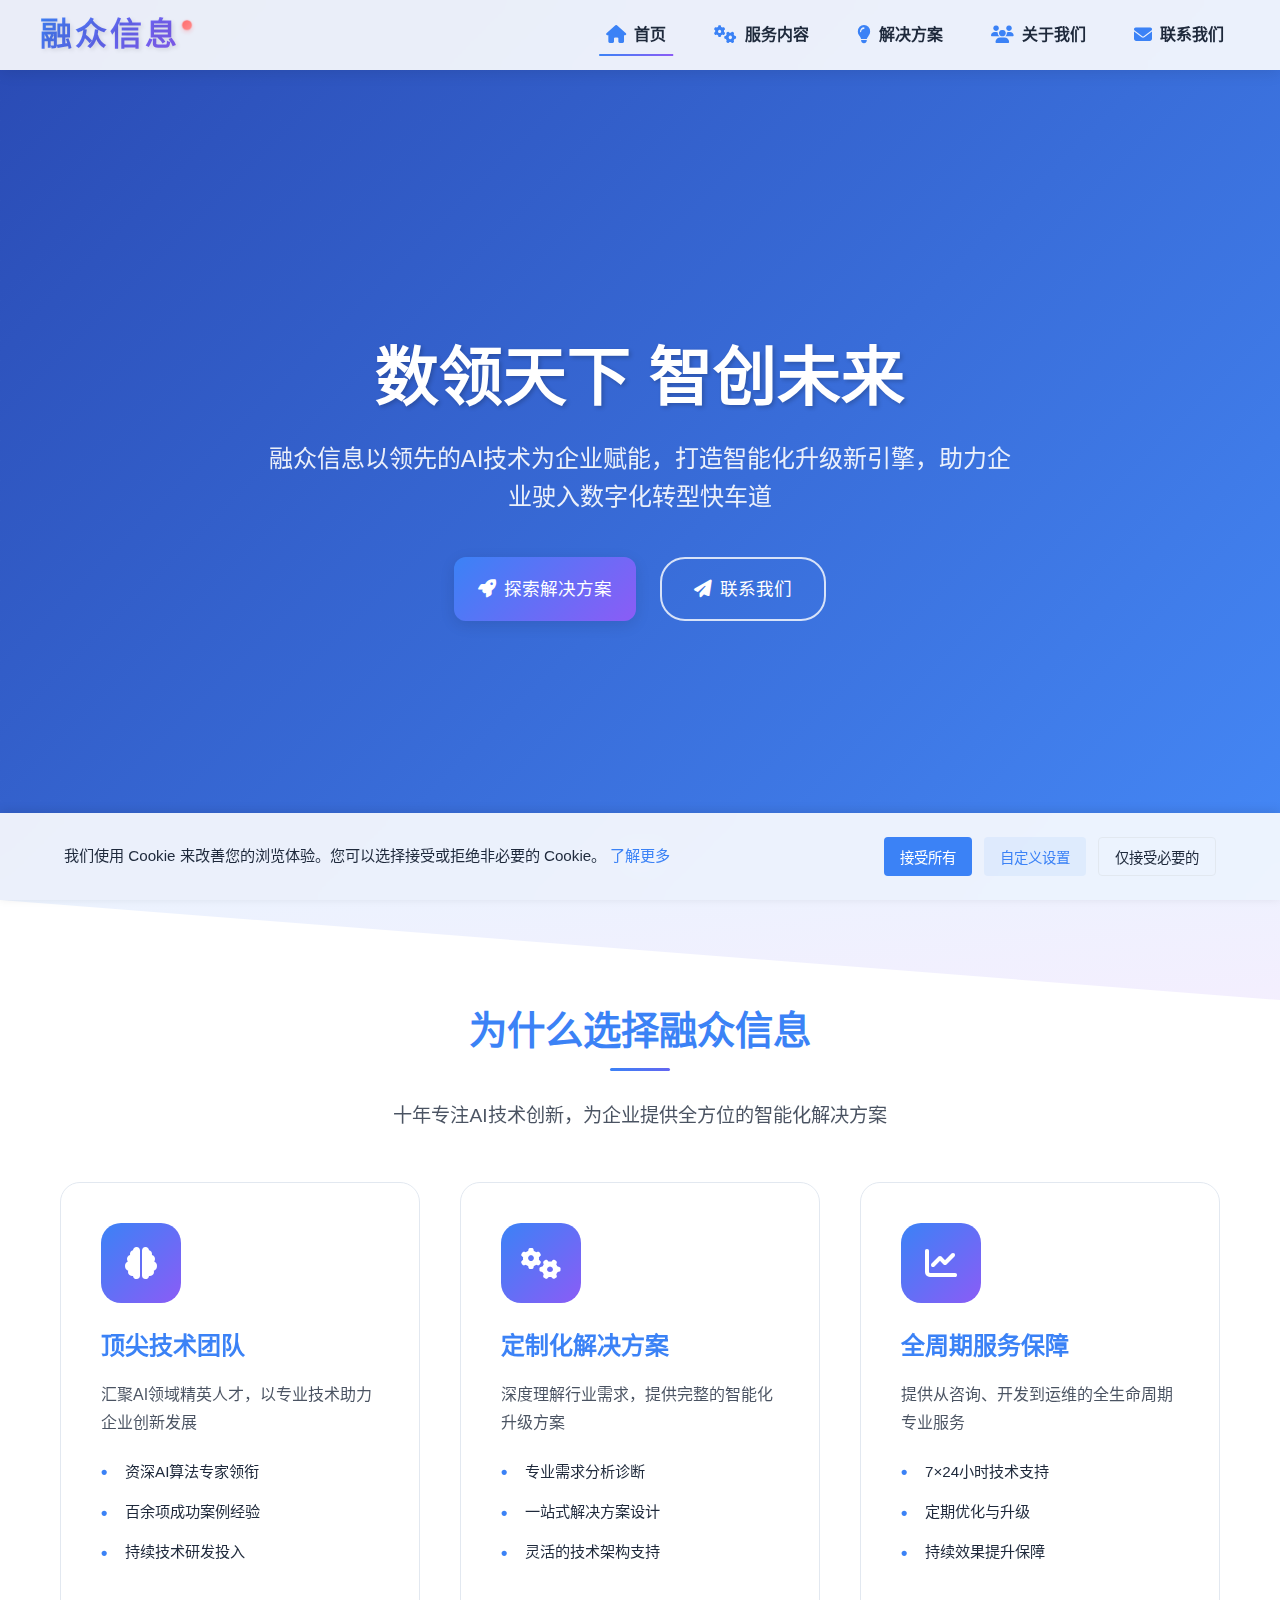
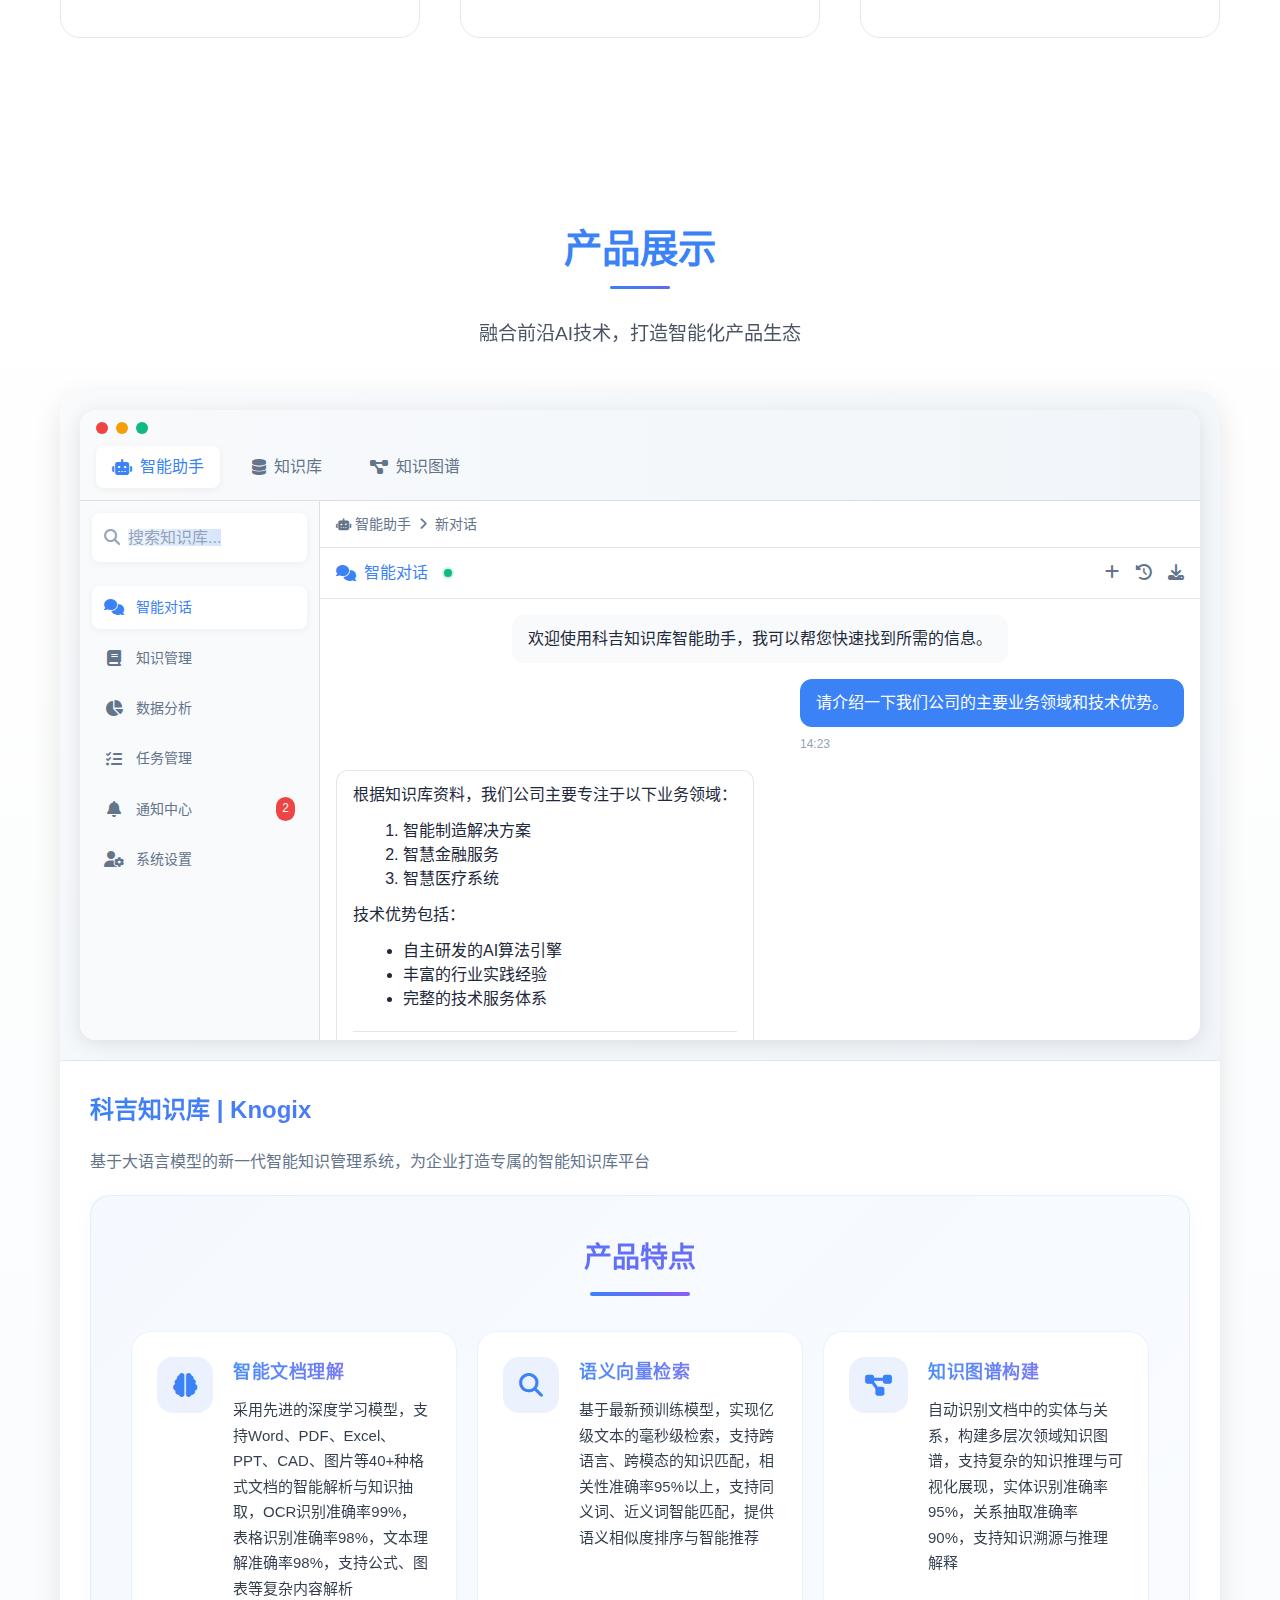
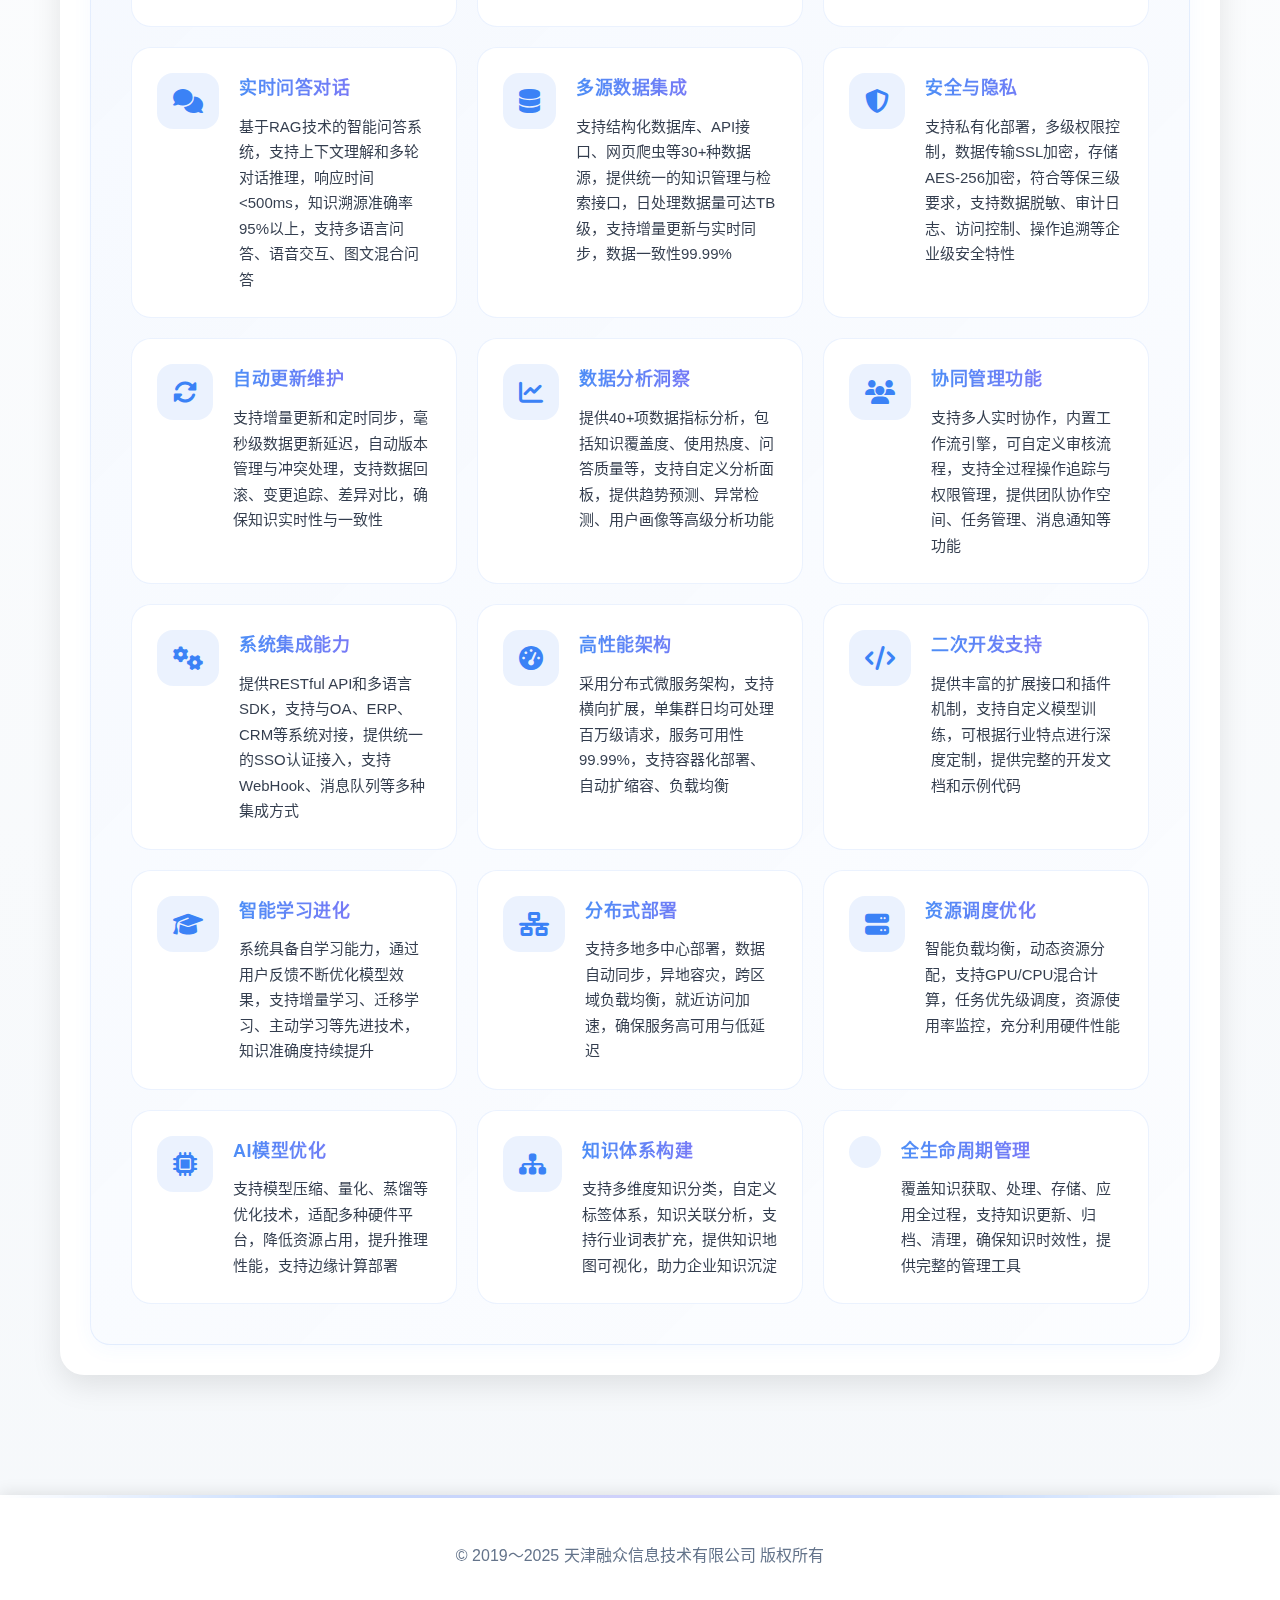
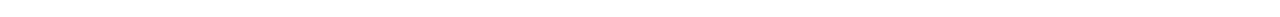
==== commit 974a533c: "Add Knogix product section with detailed UI and feature showcase" ====
--- a/index.html
+++ b/index.html
@@ -29,7 +29,8 @@
     <link rel="icon" type="image/x-icon" href="favicon.ico">
     <link rel="stylesheet" href="styles.css">
     <link rel="stylesheet" href="css/cookie-consent.css">
-    <link rel="stylesheet" href="https://cdnjs.cloudflare.com/ajax/libs/font-awesome/6.0.0/css/all.min.css">
+    <link rel="stylesheet" href="css/icons.css">
+    <link rel="stylesheet" href="css/knogix.css">
 
 </head>
 
@@ -80,7 +81,7 @@
 
         <section class="features" id="features" aria-labelledby="features-heading">
             <div class="container">
-                <header class="section-header">
+                <header class="section-header" style="padding-bottom: 50px;">
                     <h2 id="features-heading">为什么选择融众信息</h2>
                     <p>十年专注AI技术创新，为企业提供全方位的智能化解决方案</p>
                 </header>
@@ -124,6 +125,319 @@
                 </div>
             </div>
         </section>
+
+        <section class="products" id="products" aria-labelledby="products-heading">
+            <div class="container">
+                <header class="section-header">
+                    <h2 id="products-heading">产品展示</h2>
+                    <p>融合前沿AI技术，打造智能化产品生态</p>
+                </header>
+                <div class="products-grid">
+                    <article class="product-card">
+                        <div class="product-showcase">
+                            <div class="product-image">
+                                <div class="knogix-interface">
+                                    <div class="interface-header">
+                                        <div class="interface-actions">
+                                            <span></span>
+                                            <span></span>
+                                            <span></span>
+                                        </div>
+                                        <div class="interface-tabs">
+                                            <div class="tab active">
+                                                <i class="fas fa-robot"></i>
+                                                智能助手
+                                            </div>
+                                            <div class="tab">
+                                                <i class="fas fa-database"></i>
+                                                知识库
+                                            </div>
+                                            <div class="tab">
+                                                <i class="fas fa-project-diagram"></i>
+                                                知识图谱
+                                            </div>
+                                        </div>
+                                    </div>
+                                    <div class="interface-content">
+                                        <div class="interface-sidebar">
+                                            <div class="search-bar">
+                                                <i class="fas fa-search"></i>
+                                                <div class="search-input" data-placeholder="搜索知识库..."></div>
+                                            </div>
+                                            <div class="menu-items">
+                                                <div class="menu-item active" title="智能对话">
+                                                    <i class="fas fa-comments"></i>
+                                                    <span class="menu-text">智能对话</span>
+                                                </div>
+                                                <div class="menu-item" title="知识管理" data-badge="3">
+                                                    <i class="fas fa-book"></i>
+                                                    <span class="menu-text">知识管理</span>
+                                                </div>
+                                                <div class="menu-item" title="数据分析">
+                                                    <i class="fas fa-chart-pie"></i>
+                                                    <span class="menu-text">数据分析</span>
+                                                </div>
+                                                <div class="menu-item" title="任务管理">
+                                                    <i class="fas fa-tasks"></i>
+                                                    <span class="menu-text">任务管理</span>
+                                                </div>
+                                                <div class="menu-item" title="通知中心">
+                                                    <i class="fas fa-bell"></i>
+                                                    <span class="menu-text">通知中心</span>
+                                                    <span class="notification-badge">2</span>
+                                                </div>
+                                                <div class="menu-item" title="系统设置">
+                                                    <i class="fas fa-user-cog"></i>
+                                                    <span class="menu-text">系统设置</span>
+                                                </div>
+                                            </div>
+                                            <div class="quick-actions">
+                                                <div class="action-item" title="导入数据">
+                                                    <i class="fas fa-layer-group"></i>
+                                                    <span class="action-text">导入数据</span>
+                                                </div>
+                                                <div class="action-item" title="数据分析">
+                                                    <i class="fas fa-analytics"></i>
+                                                    <span class="action-text">数据分析</span>
+                                                </div>
+                                                <div class="action-item" title="系统工具">
+                                                    <i class="fas fa-tools"></i>
+                                                    <span class="action-text">系统工具</span>
+                                                </div>
+                                            </div>
+                                        </div>
+                                        <div class="interface-main">
+                                            <div class="breadcrumb">
+                                                <span><i class="fas fa-robot"></i> 智能助手</span>
+                                                <i class="fas fa-chevron-right"></i>
+                                                <span>新对话</span>
+                                            </div>
+                                            <div class="chat-container">
+                                                <div class="chat-header">
+                                                    <div class="chat-title">
+                                                        <i class="fas fa-comments"></i>
+                                                        智能对话
+                                                        <span class="status online" title="AI助手在线"></span>
+                                                    </div>
+                                                    <div class="chat-actions">
+                                                        <span title="新对话"><i class="fas fa-plus"></i></span>
+                                                        <span title="历史记录"><i class="fas fa-history"></i></span>
+                                                        <span title="导出对话"><i class="fas fa-download"></i></span>
+                                                    </div>
+                                                </div>
+                                                <div class="chat-messages">
+                                                    <div class="chat-message system">
+                                                        <div class="message-content">
+                                                            欢迎使用科吉知识库智能助手，我可以帮您快速找到所需的信息。
+                                                        </div>
+                                                    </div>
+                                                    <div class="chat-message user">
+                                                        <div class="message-content">请介绍一下我们公司的主要业务领域和技术优势。</div>
+                                                        <div class="message-meta">
+                                                            <span class="time">14:23</span>
+                                                        </div>
+                                                    </div>
+                                                    <div class="chat-message assistant with-source">
+                                                        <div class="message-content">
+                                                            <p>根据知识库资料，我们公司主要专注于以下业务领域：</p>
+                                                            <ol style="padding: 0 50px;">
+                                                                <li>智能制造解决方案</li>
+                                                                <li>智慧金融服务</li>
+                                                                <li>智慧医疗系统</li>
+                                                            </ol>
+                                                            <p>技术优势包括：</p>
+                                                            <ul style="padding: 0 50px;">
+                                                                <li>自主研发的AI算法引擎</li>
+                                                                <li>丰富的行业实践经验</li>
+                                                                <li>完整的技术服务体系</li>
+                                                            </ul>
+                                                            <div class="message-sources">
+                                                                <div class="source-item">
+                                                                    <i class="fas fa-file-alt"></i>
+                                                                    <span>来源：公司简介.pdf</span>
+                                                                </div>
+                                                            </div>
+                                                        </div>
+                                                        <div class="message-meta">
+                                                            <span class="time">14:23</span>
+                                                            <span class="accuracy">准确度: 98%</span>
+                                                        </div>
+                                                    </div>
+                                                </div>
+                                                <div class="chat-input">
+                                                    <div class="input-wrapper">
+                                                        <textarea placeholder="输入您的问题..." rows="1"></textarea>
+                                                        <div class="input-actions">
+                                                            <span title="上传文件"><i class="fas fa-paperclip"></i></span>
+                                                            <span title="发送消息"><i class="fas fa-paper-plane"></i></span>
+                                                        </div>
+                                                    </div>
+                                                </div>
+                                            </div>
+                                        </div>
+                                    </div>
+                                </div>
+                            </div>
+                        </div>
+                        <div class="product-content">
+                            <h3>科吉知识库 | Knogix</h3>
+                            <p class="product-description">
+                                基于大语言模型的新一代智能知识管理系统，为企业打造专属的智能知识库平台
+                            </p>
+                            <div class="product-features">
+                                <h4>产品特点</h4>
+                                <ul>
+                                    <li>
+                                        <i class="fas fa-brain"></i>
+                                        <div class="feature-content">
+                                            <strong>智能文档理解</strong>
+                                            采用先进的深度学习模型，支持Word、PDF、Excel、PPT、CAD、图片等40+种格式文档的智能解析与知识抽取，OCR识别准确率99%，表格识别准确率98%，文本理解准确率98%，支持公式、图表等复杂内容解析
+                                        </div>
+                                    </li>
+
+                                    <li>
+                                        <i class="fas fa-search"></i>
+                                        <div class="feature-content">
+                                            <strong>语义向量检索</strong>
+                                            基于最新预训练模型，实现亿级文本的毫秒级检索，支持跨语言、跨模态的知识匹配，相关性准确率95%以上，支持同义词、近义词智能匹配，提供语义相似度排序与智能推荐
+                                        </div>
+                                    </li>
+
+                                    <li>
+                                        <i class="fas fa-project-diagram"></i>
+                                        <div class="feature-content">
+                                            <strong>知识图谱构建</strong>
+                                            自动识别文档中的实体与关系，构建多层次领域知识图谱，支持复杂的知识推理与可视化展现，实体识别准确率95%，关系抽取准确率90%，支持知识溯源与推理解释
+                                        </div>
+                                    </li>
+
+                                    <li>
+                                        <i class="fas fa-comments"></i>
+                                        <div class="feature-content">
+                                            <strong>实时问答对话</strong>
+                                            基于RAG技术的智能问答系统，支持上下文理解和多轮对话推理，响应时间<500ms，知识溯源准确率95%以上，支持多语言问答、语音交互、图文混合问答
+                                                </div>
+                                    </li>
+
+                                    <li>
+                                        <i class="fas fa-database"></i>
+                                        <div class="feature-content">
+                                            <strong>多源数据集成</strong>
+                                            支持结构化数据库、API接口、网页爬虫等30+种数据源，提供统一的知识管理与检索接口，日处理数据量可达TB级，支持增量更新与实时同步，数据一致性99.99%
+                                        </div>
+                                    </li>
+
+                                    <li>
+                                        <i class="fas fa-shield-alt"></i>
+                                        <div class="feature-content">
+                                            <strong>安全与隐私</strong>
+                                            支持私有化部署，多级权限控制，数据传输SSL加密，存储AES-256加密，符合等保三级要求，支持数据脱敏、审计日志、访问控制、操作追溯等企业级安全特性
+                                        </div>
+                                    </li>
+
+                                    <li>
+                                        <i class="fas fa-sync-alt"></i>
+                                        <div class="feature-content">
+                                            <strong>自动更新维护</strong>
+                                            支持增量更新和定时同步，毫秒级数据更新延迟，自动版本管理与冲突处理，支持数据回滚、变更追踪、差异对比，确保知识实时性与一致性
+                                        </div>
+                                    </li>
+
+                                    <li>
+                                        <i class="fas fa-chart-line"></i>
+                                        <div class="feature-content">
+                                            <strong>数据分析洞察</strong>
+                                            提供40+项数据指标分析，包括知识覆盖度、使用热度、问答质量等，支持自定义分析面板，提供趋势预测、异常检测、用户画像等高级分析功能
+                                        </div>
+                                    </li>
+
+                                    <li>
+                                        <i class="fas fa-users"></i>
+                                        <div class="feature-content">
+                                            <strong>协同管理功能</strong>
+                                            支持多人实时协作，内置工作流引擎，可自定义审核流程，支持全过程操作追踪与权限管理，提供团队协作空间、任务管理、消息通知等功能
+                                        </div>
+                                    </li>
+
+                                    <li>
+                                        <i class="fas fa-cogs"></i>
+                                        <div class="feature-content">
+                                            <strong>系统集成能力</strong>
+                                            提供RESTful API和多语言SDK，支持与OA、ERP、CRM等系统对接，提供统一的SSO认证接入，支持WebHook、消息队列等多种集成方式
+                                        </div>
+                                    </li>
+
+                                    <li>
+                                        <i class="fas fa-tachometer-alt"></i>
+                                        <div class="feature-content">
+                                            <strong>高性能架构</strong>
+                                            采用分布式微服务架构，支持横向扩展，单集群日均可处理百万级请求，服务可用性99.99%，支持容器化部署、自动扩缩容、负载均衡
+                                        </div>
+                                    </li>
+
+                                    <li>
+                                        <i class="fas fa-code"></i>
+                                        <div class="feature-content">
+                                            <strong>二次开发支持</strong>
+                                            提供丰富的扩展接口和插件机制，支持自定义模型训练，可根据行业特点进行深度定制，提供完整的开发文档和示例代码
+                                        </div>
+                                    </li>
+
+                                    <li>
+                                        <i class="fas fa-graduation-cap"></i>
+                                        <div class="feature-content">
+                                            <strong>智能学习进化</strong>
+                                            系统具备自学习能力，通过用户反馈不断优化模型效果，支持增量学习、迁移学习、主动学习等先进技术，知识准确度持续提升
+                                        </div>
+                                    </li>
+
+                                    <li>
+                                        <i class="fas fa-network-wired"></i>
+                                        <div class="feature-content">
+                                            <strong>分布式部署</strong>
+                                            支持多地多中心部署，数据自动同步，异地容灾，跨区域负载均衡，就近访问加速，确保服务高可用与低延迟
+                                        </div>
+                                    </li>
+
+                                    <li>
+                                        <i class="fas fa-server"></i>
+                                        <div class="feature-content">
+                                            <strong>资源调度优化</strong>
+                                            智能负载均衡，动态资源分配，支持GPU/CPU混合计算，任务优先级调度，资源使用率监控，充分利用硬件性能
+                                        </div>
+                                    </li>
+
+                                    <li>
+                                        <i class="fas fa-microchip"></i>
+                                        <div class="feature-content">
+                                            <strong>AI模型优化</strong>
+                                            支持模型压缩、量化、蒸馏等优化技术，适配多种硬件平台，降低资源占用，提升推理性能，支持边缘计算部署
+                                        </div>
+                                    </li>
+
+                                    <li>
+                                        <i class="fas fa-sitemap"></i>
+                                        <div class="feature-content">
+                                            <strong>知识体系构建</strong>
+                                            支持多维度知识分类，自定义标签体系，知识关联分析，支持行业词表扩充，提供知识地图可视化，助力企业知识沉淀
+                                        </div>
+                                    </li>
+
+                                    <li>
+                                        <i class="fas fa-clock"></i>
+                                        <div class="feature-content">
+                                            <strong>全生命周期管理</strong>
+                                            覆盖知识获取、处理、存储、应用全过程，支持知识更新、归档、清理，确保知识时效性，提供完整的管理工具
+                                        </div>
+                                    </li>
+                                </ul>
+                            </div>
+
+                        </div>
+                    </article>
+                </div>
+            </div>
+        </section>
     </main>
 
     <button class="back-to-top" aria-label="回到顶部">
--- a/styles.css
+++ b/styles.css
@@ -5,17 +5,36 @@
 }
 
 :root {
-    --primary-color: #1e40af;
-    --secondary-color: #2563eb;
-    --accent-color: #3b82f6;
-    --text-color: #1a202c;
+    /* 主题颜色 */
+    --primary-color: #3b82f6;
+    --primary-color-rgb: 59, 130, 246;
+    --primary-color-dark: #2563eb;
+    --secondary-color: #6366f1;
+    --accent-color: #8b5cf6;
+
+    /* 背景颜色 */
     --bg-color: #ffffff;
+    --nav-bg-color: rgba(255, 255, 255, 0.9);
+
+    /* 文本颜色 */
+    --text-color: #1e293b;
+    --text-color-light: #64748b;
+    --heading-color: #0f172a;
+
+    /* 边框和阴影 */
+    --border-color: #e2e8f0;
+    --shadow-color: rgba(0, 0, 0, 0.1);
+
+    /* 渐变颜色 */
+    --gradient-start: #3b82f6;
+    --gradient-end: #8b5cf6;
+
+    /* 页脚颜色 */
+    --footer-text: #64748b;
+    --footer-link: #94a3b8;
+    --footer-link-hover: #3b82f6;
+
     --card-bg-color: #ffffff;
-    --nav-bg-color: rgba(255, 255, 255, 0.95);
-    --shadow-color: rgba(0, 0, 0, 0.1);
-    --gradient-start: #1e40af;
-    --gradient-end: #3b82f6;
-    --border-color: #e2e8f0;
     --hero-overlay: rgba(30, 64, 175, 0.95);
     --footer-bg: #f8fafc;
     --card-hover-shadow: rgba(0, 0, 0, 0.15);
@@ -211,12 +230,20 @@
             background-color: var(--nav-bg-color);
             backdrop-filter: blur(10px);
             -webkit-backdrop-filter: blur(10px);
+            box-shadow: 0 2px 15px var(--shadow-color);
+        }
+
+        .nav-links a {
+            color: var(--text-color);
+            border: 1px solid transparent;
         }
 
         .nav-links a:hover,
         .nav-links a:active,
         .nav-links a.active {
             background-color: rgba(96, 165, 250, 0.15);
+            color: var(--primary-color);
+            border-color: var(--border-color);
         }
     }
 
@@ -639,7 +666,6 @@
         display: none;
         position: fixed;
         inset: 60px 0 0 0;
-        background: rgba(255, 255, 255, 0.95);
         backdrop-filter: blur(10px);
         -webkit-backdrop-filter: blur(10px);
         flex-direction: column;
@@ -838,8 +864,7 @@
 
 .section-header {
     text-align: center;
-    max-width: 800px;
-    margin: 0 auto 6rem;
+
     padding: 0 20px;
     position: relative;
     z-index: 1;
@@ -1153,7 +1178,7 @@
 .contact-icon {
     width: 80px;
     height: 80px;
-    background: rgba(96, 165, 250, 0.1);
+    background: rgba(255, 255, 255, 0.15);
     border-radius: 50%;
     display: flex;
     align-items: center;
@@ -1164,10 +1189,29 @@
     z-index: 1;
 }
 
+.contact-icon::before {
+    content: '';
+    position: absolute;
+    inset: 0;
+    border-radius: 50%;
+    background: rgba(255, 255, 255, 0.15);
+    z-index: -1;
+}
+
 .contact-icon i {
     font-size: 2rem;
+    color: var(--primary-color);
     transition: all 0.3s ease;
     z-index: 2;
+}
+
+.contact-card:hover .contact-icon {
+    background: rgba(255, 255, 255, 0.25);
+    transform: scale(1.1);
+}
+
+.contact-card:hover .contact-icon::before {
+    background: rgba(255, 255, 255, 0.25);
 }
 
 .contact-card h3 {
@@ -2455,45 +2499,6 @@
     }
 }
 
-.contact-icon {
-    width: 80px;
-    height: 80px;
-    background: rgba(255, 255, 255, 0.15);
-    border-radius: 50%;
-    display: flex;
-    align-items: center;
-    justify-content: center;
-    margin: 0 auto 1.5rem;
-    transition: all 0.3s ease;
-    position: relative;
-    z-index: 1;
-}
-
-.contact-icon::before {
-    content: '';
-    position: absolute;
-    inset: 0;
-    border-radius: 50%;
-    background: rgba(255, 255, 255, 0.15);
-    z-index: -1;
-}
-
-.contact-icon i {
-    font-size: 2rem;
-    color: var(--primary-color);
-    transition: all 0.3s ease;
-    z-index: 2;
-}
-
-.contact-card:hover .contact-icon {
-    background: rgba(255, 255, 255, 0.25);
-    transform: scale(1.1);
-}
-
-.contact-card:hover .contact-icon::before {
-    background: rgba(255, 255, 255, 0.25);
-}
-
 /* 添加向下滚动图标样式 */
 .scroll-down {
     position: absolute;
@@ -2504,10 +2509,13 @@
     font-size: 2rem;
     animation: bounce 2s infinite;
     cursor: pointer;
-    z-index: 1;
+    z-index: 2;
+    opacity: 0.8;
+    transition: opacity 0.3s ease;
 }
 
 .scroll-down:hover {
+    opacity: 1;
     color: var(--secondary-color);
 }
 
@@ -2607,27 +2615,24 @@
 }
 
 /* 二维码样式 */
-.qr-code {
-    margin-top: 12px;
-    text-align: center;
-}
-
 .qr-image {
     width: 170px;
     height: 160px;
     border-radius: 8px;
     box-shadow: 0 4px 15px var(--shadow-color);
     transition: transform 0.3s ease;
+    filter: brightness(1.1);
+    background-color: white;
+    padding: 8px;
 }
 
 .qr-image:hover {
     transform: scale(1.05);
 }
 
-/* 移动端适配 */
 @media (max-width: 480px) {
     .qr-image {
-        width: 140px;
+        width: 150px;
         height: 140px;
     }
 }
@@ -2856,4 +2861,201 @@
     .policy-section h2 {
         font-size: 1.3rem;
     }
+}
+
+.products {
+    padding: 80px 0;
+    background: linear-gradient(to bottom, var(--bg-color), rgba(237, 242, 247, 0.5));
+}
+
+.products .container {
+    max-width: 1400px;
+    margin: 0 auto;
+    padding: 0 20px;
+}
+
+.products-grid {
+    display: grid;
+    grid-template-columns: repeat(auto-fit, minmax(320px, 1fr));
+    gap: 40px;
+    padding: 40px 0;
+}
+
+.product-card {
+    background: var(--bg-color);
+    border-radius: 24px;
+    overflow: hidden;
+    box-shadow: 0 10px 30px var(--shadow-color);
+    transition: all 0.3s ease;
+    flex-direction: column;
+}
+
+.product-card:hover {
+    transform: translateY(-10px);
+    box-shadow: 0 20px 40px var(--shadow-color);
+}
+
+.product-showcase {
+    position: relative;
+    padding: 20px;
+    background: linear-gradient(135deg, #f8fafc, #f1f5f9);
+    border-bottom: 1px solid var(--border-color);
+}
+
+.product-image {
+    aspect-ratio: 16/9;
+    border-radius: 16px;
+    overflow: hidden;
+    background: white;
+    box-shadow: 0 4px 20px var(--shadow-color);
+}
+
+.product-content {
+    padding: 30px;
+    flex: 1;
+    display: flex;
+    flex-direction: column;
+    gap: 20px;
+}
+
+.product-content h3 {
+    font-size: 24px;
+    color: var(--heading-color);
+    margin: 0;
+    background: linear-gradient(135deg, var(--primary-color), var(--accent-color));
+    -webkit-background-clip: text;
+    background-clip: text;
+    -webkit-text-fill-color: transparent;
+}
+
+.product-description {
+    color: var(--text-color-light);
+    line-height: 1.6;
+    margin: 0;
+}
+
+.product-features {
+    flex: 1;
+}
+
+.product-features h4 {
+    color: var(--heading-color);
+    font-size: 18px;
+    margin: 0 0 16px;
+    position: relative;
+    padding-bottom: 8px;
+}
+
+.product-features h4::after {
+    content: '';
+    position: absolute;
+    bottom: 0;
+    left: 0;
+    width: 40px;
+    height: 3px;
+    background: linear-gradient(90deg, var(--primary-color), var(--accent-color));
+    border-radius: 2px;
+}
+
+.product-features ul {
+    list-style: none;
+    padding: 0;
+    margin: 0;
+    display: grid;
+    gap: 12px;
+}
+
+.product-features li {
+    display: flex;
+    align-items: flex-start;
+    gap: 12px;
+    color: var(--text-color);
+    font-size: 15px;
+    line-height: 1.5;
+}
+
+.product-features li i {
+    color: var(--primary-color);
+    font-size: 16px;
+    padding-top: 3px;
+}
+
+.product-cta {
+    margin-top: 20px;
+}
+
+.cta-button.primary {
+    display: inline-flex;
+    align-items: center;
+    gap: 8px;
+    padding: 12px 24px;
+    background: linear-gradient(135deg, var(--primary-color), var(--accent-color));
+    color: white;
+    text-decoration: none;
+    border-radius: 12px;
+    font-weight: 500;
+    transition: all 0.3s ease;
+    border: none;
+    cursor: pointer;
+}
+
+.cta-button.primary:hover {
+    transform: translateY(-2px);
+    box-shadow: 0 8px 20px rgba(var(--primary-color-rgb), 0.3);
+}
+
+.cta-button.primary i {
+    font-size: 18px;
+}
+
+/* 响应式调整 */
+@media (max-width: 768px) {
+    .products {
+        padding: 60px 0;
+    }
+
+    .products-grid {
+        grid-template-columns: 1fr;
+        gap: 30px;
+        padding: 30px 0;
+    }
+
+    .product-content {
+        padding: 24px;
+    }
+
+    .product-content h3 {
+        font-size: 22px;
+    }
+
+    .product-features li {
+        font-size: 14px;
+    }
+}
+
+@media (max-width: 480px) {
+    .products {
+        padding: 40px 0;
+    }
+
+    .product-showcase {
+        padding: 15px;
+    }
+
+    .product-content {
+        padding: 20px;
+    }
+
+    .product-content h3 {
+        font-size: 20px;
+    }
+
+    .product-features h4 {
+        font-size: 16px;
+    }
+
+    .cta-button.primary {
+        width: 100%;
+        justify-content: center;
+    }
 }--- a/css/icons.css
+++ b/css/icons.css
@@ -0,0 +1,284 @@
+/* Font Awesome 图标库 */
+@font-face {
+    font-family: 'Font Awesome 6 Free';
+    font-style: normal;
+    font-weight: 900;
+    font-display: block;
+    src: url('../fonts/fontawesome/fa-solid-900.woff2') format('woff2');
+}
+
+@font-face {
+    font-family: 'Font Awesome 6 Brands';
+    font-style: normal;
+    font-weight: 400;
+    font-display: block;
+    src: url('../fonts/fontawesome/fa-brands-400.woff2') format('woff2');
+}
+
+.fas,
+.fa-solid {
+    font-family: 'Font Awesome 6 Free';
+    font-weight: 900;
+}
+
+.fab,
+.fa-brands {
+    font-family: 'Font Awesome 6 Brands';
+    font-weight: 400;
+}
+
+/* 基础样式 */
+.fas,
+.fab {
+    -moz-osx-font-smoothing: grayscale;
+    -webkit-font-smoothing: antialiased;
+    display: inline-block;
+    font-style: normal;
+    font-variant: normal;
+    text-rendering: auto;
+    line-height: 1;
+}
+
+/* 基础图标 */
+.fa-home:before {
+    content: "\f015";
+}
+
+.fa-cogs:before {
+    content: "\f085";
+}
+
+.fa-lightbulb:before {
+    content: "\f0eb";
+}
+
+.fa-users:before {
+    content: "\f0c0";
+}
+
+.fa-envelope:before {
+    content: "\f0e0";
+}
+
+.fa-robot:before {
+    content: "\f544";
+}
+
+.fa-database:before {
+    content: "\f1c0";
+}
+
+.fa-project-diagram:before {
+    content: "\f542";
+}
+
+.fa-search:before {
+    content: "\f002";
+}
+
+.fa-comments:before {
+    content: "\f086";
+}
+
+.fa-folder:before {
+    content: "\f07b";
+}
+
+.fa-chart-bar:before {
+    content: "\f080";
+}
+
+.fa-cog:before {
+    content: "\f013";
+}
+
+.fa-upload:before {
+    content: "\f093";
+}
+
+.fa-download:before {
+    content: "\f019";
+}
+
+.fa-chevron-right:before {
+    content: "\f054";
+}
+
+.fa-plus:before {
+    content: "\f067";
+}
+
+.fa-history:before {
+    content: "\f1da";
+}
+
+.fa-paperclip:before {
+    content: "\f0c6";
+}
+
+.fa-microphone:before {
+    content: "\f130";
+}
+
+.fa-paper-plane:before {
+    content: "\f1d8";
+}
+
+.fa-file-alt:before,
+.fa-file-text:before {
+    content: "\f15c";
+}
+
+.fa-file-pdf:before {
+    content: "\f1c1";
+}
+
+.fa-file-word:before {
+    content: "\f1c2";
+}
+
+.fa-file-powerpoint:before {
+    content: "\f1c4";
+}
+
+.fa-tags:before {
+    content: "\f02c";
+}
+
+.fa-check:before {
+    content: "\f00c";
+}
+
+.fa-arrow-up:before {
+    content: "\f062";
+}
+
+.fa-exclamation-triangle:before {
+    content: "\f071";
+}
+
+.fa-industry:before {
+    content: "\f275";
+}
+
+.fa-chart-line:before {
+    content: "\f201";
+}
+
+.fa-brain:before {
+    content: "\f5dc";
+}
+
+.fa-rocket:before {
+    content: "\f135";
+}
+
+.fa-chevron-down:before {
+    content: "\f078";
+}
+
+.fa-cookie-bite:before {
+    content: "\f564";
+}
+
+.fa-lock:before {
+    content: "\f023";
+}
+
+.fa-sliders-h:before {
+    content: "\f1de";
+}
+
+.fa-wrench:before {
+    content: "\f0ad";
+}
+
+.fa-sync:before {
+    content: "\f021";
+}
+
+.fa-microchip:before {
+    content: "\f2db";
+}
+
+.fa-code:before {
+    content: "\f121";
+}
+
+.fa-shield-alt:before {
+    content: "\f3ed";
+}
+
+.fa-server:before {
+    content: "\f233";
+}
+
+.fa-tachometer-alt:before {
+    content: "\f3fd";
+}
+
+.fa-sitemap:before {
+    content: "\f0e8";
+}
+
+.fa-network-wired:before {
+    content: "\f6ff";
+}
+
+.fa-graduation-cap:before {
+    content: "\f19d";
+}
+
+.fa-sync-alt:before {
+    content: "\f2f1";
+}
+
+.fa-building:before {
+    content: "\f1ad";
+}
+
+.fa-phone:before {
+    content: "\f095";
+}
+
+.fa-map-marker-alt:before {
+    content: "\f3c5";
+}
+
+/* 品牌图标 */
+.fa-weixin:before {
+    content: "\f1d7";
+}
+
+/* 新增菜单图标 */
+.fa-book:before {
+    content: "\f02d";
+}
+
+.fa-chart-pie:before {
+    content: "\f200";
+}
+
+.fa-tasks:before {
+    content: "\f0ae";
+}
+
+.fa-user-cog:before {
+    content: "\f4fe";
+}
+
+.fa-bell:before {
+    content: "\f0f3";
+}
+
+.fa-layer-group:before {
+    content: "\f5fd";
+}
+
+.fa-analytics:before {
+    content: "\f643";
+}
+
+.fa-tools:before {
+    content: "\f7d9";
+}--- a/css/knogix.css
+++ b/css/knogix.css
@@ -0,0 +1,1141 @@
+/* 科吉知识库界面样式 */
+
+/* 主界面容器 */
+.knogix-interface {
+    background: var(--bg-color);
+    border-radius: 16px;
+    box-shadow: 0 8px 32px rgba(0, 0, 0, 0.1);
+    overflow: hidden;
+    display: flex;
+    flex-direction: column;
+    animation: fadeIn 0.5s ease-out;
+}
+
+/* 界面头部 */
+.interface-header {
+    background: linear-gradient(to right, #f8fafc, #f1f5f9);
+    padding: 12px 16px;
+    border-bottom: 1px solid rgba(0, 0, 0, 0.1);
+}
+
+/* 操作按钮 */
+.interface-actions {
+    display: flex;
+    gap: 8px;
+    margin-bottom: 12px;
+}
+
+.interface-actions span {
+    width: 12px;
+    height: 12px;
+    border-radius: 50%;
+    background: #e2e8f0;
+}
+
+.interface-actions span:nth-child(1) {
+    background: #ef4444;
+}
+
+.interface-actions span:nth-child(2) {
+    background: #f59e0b;
+}
+
+.interface-actions span:nth-child(3) {
+    background: #10b981;
+}
+
+/* 标签栏 */
+.interface-tabs {
+    display: flex;
+    gap: 16px;
+    margin-top: 8px;
+}
+
+.tab {
+    display: flex;
+    align-items: center;
+    gap: 8px;
+    padding: 8px 16px;
+    border-radius: 8px;
+    cursor: pointer;
+    transition: all 0.3s ease;
+    color: #64748b;
+    animation: slideIn 0.3s ease-out backwards;
+}
+
+.tab i {
+    font-size: 16px;
+}
+
+.tab:hover {
+    background: rgba(0, 0, 0, 0.05);
+}
+
+.tab.active {
+    background: white;
+    color: var(--primary-color);
+    box-shadow: 0 2px 8px rgba(0, 0, 0, 0.05);
+}
+
+.interface-tabs .tab:nth-child(1) {
+    animation-delay: 0.1s;
+}
+
+.interface-tabs .tab:nth-child(2) {
+    animation-delay: 0.2s;
+}
+
+.interface-tabs .tab:nth-child(3) {
+    animation-delay: 0.3s;
+}
+
+/* 主内容区域 */
+.interface-content {
+    display: flex;
+    flex: 1;
+    overflow: hidden;
+}
+
+/* 侧边栏 */
+.interface-sidebar {
+    width: 240px;
+    background: #f8fafc;
+    border-right: 1px solid rgba(0, 0, 0, 0.1);
+    display: flex;
+    flex-direction: column;
+    transition: width 0.3s ease;
+}
+
+/* 搜索栏 */
+.search-bar {
+    padding: 12px;
+    display: flex;
+    align-items: center;
+    gap: 8px;
+    background: white;
+    margin: 12px;
+    border-radius: 8px;
+    box-shadow: 0 2px 8px rgba(0, 0, 0, 0.05);
+}
+
+.search-bar i {
+    color: #94a3b8;
+}
+
+.search-input {
+    flex: 1;
+    min-width: 0;
+}
+
+.search-input::before {
+    content: attr(data-placeholder);
+    color: #94a3b8;
+    background: linear-gradient(90deg,
+            rgba(var(--primary-color-rgb), 0.1),
+            rgba(var(--primary-color-rgb), 0.2),
+            rgba(var(--primary-color-rgb), 0.1));
+    background-size: 200% 100%;
+    animation: shimmer 3s infinite;
+}
+
+/* 菜单项 */
+.menu-items {
+    padding: 12px;
+    display: flex;
+    flex-direction: column;
+    gap: 8px;
+    flex: 1;
+}
+
+.menu-item {
+    display: flex;
+    align-items: center;
+    gap: 12px;
+    padding: 10px 12px;
+    border-radius: 8px;
+    cursor: pointer;
+    transition: all 0.3s ease;
+    color: #64748b;
+    position: relative;
+    animation: slideIn 0.3s ease-out backwards;
+}
+
+.menu-item i {
+    font-size: 16px;
+    width: 20px;
+    text-align: center;
+}
+
+.menu-text {
+    flex: 1;
+    font-size: 14px;
+    white-space: nowrap;
+    overflow: hidden;
+    text-overflow: ellipsis;
+}
+
+.menu-item:hover {
+    background: rgba(0, 0, 0, 0.05);
+}
+
+.menu-item.active {
+    background: white;
+    color: var(--primary-color);
+    box-shadow: 0 2px 8px rgba(0, 0, 0, 0.05);
+}
+
+.menu-item:nth-child(1) {
+    animation-delay: 0.2s;
+}
+
+.menu-item:nth-child(2) {
+    animation-delay: 0.3s;
+}
+
+.menu-item:nth-child(3) {
+    animation-delay: 0.4s;
+}
+
+.menu-item:nth-child(4) {
+    animation-delay: 0.5s;
+}
+
+.menu-item:nth-child(5) {
+    animation-delay: 0.6s;
+}
+
+.menu-item:nth-child(6) {
+    animation-delay: 0.7s;
+}
+
+/* 通知徽章 */
+.notification-badge {
+    background: #ef4444;
+    color: white;
+    font-size: 12px;
+    padding: 2px 6px;
+    border-radius: 10px;
+    position: absolute;
+    right: 12px;
+    animation: pulse 2s infinite;
+}
+
+/* 快捷操作区 */
+.quick-actions {
+    padding: 12px;
+    border-top: 1px solid rgba(0, 0, 0, 0.1);
+    display: grid;
+    grid-template-columns: repeat(3, 1fr);
+    gap: 8px;
+}
+
+.action-item {
+    display: flex;
+    flex-direction: column;
+    align-items: center;
+    gap: 4px;
+    padding: 8px;
+    border-radius: 8px;
+    cursor: pointer;
+    transition: all 0.3s ease;
+    animation: slideIn 0.3s ease-out backwards;
+}
+
+.action-item i {
+    font-size: 20px;
+    color: var(--primary-color);
+}
+
+.action-text {
+    font-size: 12px;
+    color: #64748b;
+    text-align: center;
+}
+
+.action-item:hover {
+    background: rgba(0, 0, 0, 0.05);
+}
+
+.action-item:hover i {
+    transform: scale(1.1) rotate(5deg);
+    transition: transform 0.3s ease;
+}
+
+/* 主要内容区 */
+.interface-main {
+    flex: 1;
+    display: flex;
+    flex-direction: column;
+    overflow: hidden;
+    background: white;
+}
+
+/* 面包屑导航 */
+.breadcrumb {
+    padding: 12px 16px;
+    display: flex;
+    align-items: center;
+    gap: 8px;
+    color: #64748b;
+    font-size: 14px;
+    border-bottom: 1px solid rgba(0, 0, 0, 0.1);
+}
+
+.breadcrumb i {
+    font-size: 12px;
+}
+
+/* 聊天容器 */
+.chat-container {
+    flex: 1;
+    display: flex;
+    flex-direction: column;
+    overflow: hidden;
+}
+
+/* 聊天头部 */
+.chat-header {
+    padding: 12px 16px;
+    display: flex;
+    justify-content: space-between;
+    align-items: center;
+    border-bottom: 1px solid rgba(0, 0, 0, 0.1);
+}
+
+.chat-title {
+    display: flex;
+    align-items: center;
+    gap: 8px;
+    color: var(--primary-color);
+    font-weight: 500;
+}
+
+.status {
+    width: 8px;
+    height: 8px;
+    border-radius: 50%;
+    margin-left: 8px;
+}
+
+.status.online {
+    background: #10b981;
+    box-shadow: 0 0 0 2px rgba(16, 185, 129, 0.2);
+    animation: pulse 2s infinite;
+}
+
+.chat-actions {
+    display: flex;
+    gap: 16px;
+}
+
+.chat-actions span {
+    color: #64748b;
+    cursor: pointer;
+    transition: color 0.3s ease;
+}
+
+.chat-actions span:hover {
+    color: var(--primary-color);
+}
+
+.chat-actions span:hover i {
+    transform: scale(1.1);
+    transition: transform 0.3s ease;
+}
+
+/* 聊天消息区 */
+.chat-messages {
+    flex: 1;
+    overflow-y: auto;
+    padding: 16px;
+    display: flex;
+    flex-direction: column;
+    gap: 16px;
+}
+
+.chat-message {
+    display: flex;
+    flex-direction: column;
+    gap: 8px;
+    max-width: 80%;
+    animation: slideIn 0.3s ease-out backwards;
+}
+
+.chat-message.system {
+    align-self: center;
+    text-align: center;
+    color: #64748b;
+    max-width: 60%;
+}
+
+.chat-message.user {
+    align-self: flex-end;
+}
+
+.chat-message.assistant {
+    align-self: flex-start;
+}
+
+.message-content {
+    padding: 12px 16px;
+    border-radius: 12px;
+    background: #f8fafc;
+    color: #1e293b;
+    line-height: 1.5;
+}
+
+.chat-message.user .message-content {
+    background: var(--primary-color);
+    color: white;
+}
+
+.chat-message.assistant .message-content {
+    background: white;
+    border: 1px solid rgba(0, 0, 0, 0.1);
+}
+
+.message-meta {
+    display: flex;
+    gap: 12px;
+    font-size: 12px;
+    color: #94a3b8;
+}
+
+/* 带有来源的消息 */
+.chat-message.with-source .message-content {
+    display: flex;
+    flex-direction: column;
+    gap: 12px;
+}
+
+.message-sources {
+    margin-top: 8px;
+    padding-top: 8px;
+    border-top: 1px solid rgba(0, 0, 0, 0.1);
+}
+
+.source-item {
+    display: flex;
+    align-items: center;
+    gap: 8px;
+    font-size: 12px;
+    color: #64748b;
+}
+
+/* 聊天输入区 */
+.chat-input {
+    padding: 16px;
+    background: white;
+    border-top: 1px solid rgba(0, 0, 0, 0.1);
+}
+
+.input-wrapper {
+    display: flex;
+    gap: 12px;
+    align-items: flex-end;
+    background: #f8fafc;
+    border-radius: 12px;
+    padding: 12px;
+}
+
+.input-wrapper textarea {
+    flex: 1;
+    border: none;
+    background: transparent;
+    resize: none;
+    min-height: 24px;
+    max-height: 120px;
+    padding: 0;
+    font-family: inherit;
+    font-size: 14px;
+    line-height: 1.5;
+    color: #1e293b;
+}
+
+.input-wrapper textarea::placeholder {
+    color: #94a3b8;
+}
+
+.input-wrapper textarea:focus {
+    outline: none;
+}
+
+.input-actions {
+    display: flex;
+    gap: 12px;
+    color: #64748b;
+}
+
+.input-actions span {
+    cursor: pointer;
+    transition: color 0.3s ease;
+}
+
+.input-actions span:hover {
+    color: var(--primary-color);
+}
+
+.input-actions span:hover i {
+    transform: scale(1.1);
+    transition: transform 0.3s ease;
+}
+
+/* 响应式设计 */
+@media (max-width: 768px) {
+    .interface-sidebar {
+        width: 60px;
+    }
+
+    .menu-text,
+    .action-text,
+    .search-input::before {
+        display: none;
+    }
+
+    .notification-badge {
+        right: 4px;
+    }
+
+    .quick-actions {
+        grid-template-columns: 1fr;
+    }
+}
+
+@media (max-width: 480px) {
+    .knogix-interface {
+        height: 500px;
+    }
+
+    .interface-tabs {
+        gap: 8px;
+    }
+
+    .tab {
+        padding: 6px 12px;
+        font-size: 13px;
+    }
+
+    .chat-message {
+        max-width: 90%;
+    }
+}
+
+/* 知识图谱样式 */
+.knowledge-graph {
+    position: relative;
+    padding: 20px;
+    min-height: 200px;
+    display: flex;
+    flex-wrap: wrap;
+    justify-content: center;
+    align-items: center;
+    gap: 20px;
+}
+
+.graph-node {
+    padding: 8px 16px;
+    background: white;
+    border-radius: 20px;
+    box-shadow: 0 2px 8px rgba(0, 0, 0, 0.1);
+    font-size: 14px;
+    color: #64748b;
+    cursor: pointer;
+    transition: all 0.3s ease;
+    position: relative;
+    z-index: 1;
+    animation: fadeIn 0.5s ease-out backwards;
+}
+
+.graph-node.central {
+    background: var(--primary-color);
+    color: white;
+    font-weight: 500;
+}
+
+.graph-node:hover {
+    transform: translateY(-2px);
+    box-shadow: 0 4px 12px rgba(0, 0, 0, 0.15);
+}
+
+.graph-connections {
+    position: absolute;
+    top: 0;
+    left: 0;
+    right: 0;
+    bottom: 0;
+    pointer-events: none;
+    background: radial-gradient(circle at center, rgba(0, 0, 0, 0.02) 0%, transparent 70%);
+}
+
+.graph-connections::before {
+    content: '';
+    position: absolute;
+    top: 50%;
+    left: 50%;
+    width: 200px;
+    height: 200px;
+    background: conic-gradient(from 0deg, transparent 0%, rgba(var(--primary-color-rgb), 0.1) 50%, transparent 100%);
+    transform: translate(-50%, -50%);
+    animation: rotate 20s linear infinite;
+    border-radius: 50%;
+}
+
+@keyframes rotate {
+    from {
+        transform: translate(-50%, -50%) rotate(0deg);
+    }
+
+    to {
+        transform: translate(-50%, -50%) rotate(360deg);
+    }
+}
+
+.graph-node:nth-child(1) {
+    animation-delay: 0.1s;
+}
+
+.graph-node:nth-child(2) {
+    animation-delay: 0.2s;
+}
+
+.graph-node:nth-child(3) {
+    animation-delay: 0.3s;
+}
+
+.graph-node:nth-child(4) {
+    animation-delay: 0.4s;
+}
+
+.graph-node:nth-child(5) {
+    animation-delay: 0.5s;
+}
+
+/* 侧边栏部分样式 */
+.sidebar-section {
+    padding: 16px;
+    border-bottom: 1px solid rgba(0, 0, 0, 0.1);
+}
+
+.section-title {
+    display: flex;
+    align-items: center;
+    gap: 8px;
+    color: #64748b;
+    font-weight: 500;
+    margin-bottom: 12px;
+}
+
+.section-title i {
+    color: var(--primary-color);
+}
+
+/* 文档列表样式 */
+.doc-list {
+    display: flex;
+    flex-direction: column;
+    gap: 8px;
+}
+
+.doc-item {
+    display: flex;
+    align-items: center;
+    gap: 12px;
+    padding: 8px;
+    border-radius: 8px;
+    cursor: pointer;
+    transition: all 0.3s ease;
+}
+
+.doc-item:hover {
+    background: rgba(0, 0, 0, 0.05);
+}
+
+.doc-item i {
+    color: #64748b;
+    font-size: 16px;
+}
+
+.doc-info {
+    flex: 1;
+    min-width: 0;
+}
+
+.doc-info span {
+    display: block;
+    font-size: 14px;
+    color: #1e293b;
+    white-space: nowrap;
+    overflow: hidden;
+    text-overflow: ellipsis;
+}
+
+.doc-meta {
+    font-size: 12px;
+    color: #94a3b8;
+    margin-top: 2px;
+}
+
+/* 标签云样式 */
+.tag-cloud {
+    display: flex;
+    flex-wrap: wrap;
+    gap: 8px;
+}
+
+.tag {
+    padding: 4px 12px;
+    background: rgba(var(--primary-color-rgb), 0.1);
+    color: var(--primary-color);
+    border-radius: 16px;
+    font-size: 12px;
+    cursor: pointer;
+    transition: all 0.3s ease;
+}
+
+.tag:hover {
+    background: rgba(var(--primary-color-rgb), 0.2);
+    transform: translateY(-1px);
+}
+
+/* 响应式调整 */
+@media (max-width: 768px) {
+    .knowledge-graph {
+        padding: 10px;
+        gap: 10px;
+    }
+
+    .graph-node {
+        padding: 6px 12px;
+        font-size: 12px;
+    }
+
+    .doc-item {
+        padding: 6px;
+    }
+
+    .doc-info span {
+        font-size: 13px;
+    }
+
+    .tag {
+        padding: 3px 10px;
+        font-size: 11px;
+    }
+}
+
+/* 动画效果 */
+@keyframes slideIn {
+    from {
+        opacity: 0;
+        transform: translateY(20px);
+    }
+
+    to {
+        opacity: 1;
+        transform: translateY(0);
+    }
+}
+
+@keyframes fadeIn {
+    from {
+        opacity: 0;
+    }
+
+    to {
+        opacity: 1;
+    }
+}
+
+@keyframes pulse {
+    0% {
+        transform: scale(1);
+    }
+
+    50% {
+        transform: scale(1.05);
+    }
+
+    100% {
+        transform: scale(1);
+    }
+}
+
+@keyframes shimmer {
+    0% {
+        background-position: -200% 0;
+    }
+
+    100% {
+        background-position: 200% 0;
+    }
+}
+
+/* 应用动画 */
+.interface-tabs .tab {
+    animation: slideIn 0.3s ease-out backwards;
+}
+
+.interface-tabs .tab:nth-child(1) {
+    animation-delay: 0.1s;
+}
+
+.interface-tabs .tab:nth-child(2) {
+    animation-delay: 0.2s;
+}
+
+.interface-tabs .tab:nth-child(3) {
+    animation-delay: 0.3s;
+}
+
+.menu-item {
+    animation: slideIn 0.3s ease-out backwards;
+}
+
+.menu-item:nth-child(1) {
+    animation-delay: 0.2s;
+}
+
+.menu-item:nth-child(2) {
+    animation-delay: 0.3s;
+}
+
+.menu-item:nth-child(3) {
+    animation-delay: 0.4s;
+}
+
+.menu-item:nth-child(4) {
+    animation-delay: 0.5s;
+}
+
+.menu-item:nth-child(5) {
+    animation-delay: 0.6s;
+}
+
+.menu-item:nth-child(6) {
+    animation-delay: 0.7s;
+}
+
+.chat-message {
+    animation: slideIn 0.3s ease-out backwards;
+}
+
+.status.online {
+    animation: pulse 2s infinite;
+}
+
+.notification-badge {
+    animation: pulse 2s infinite;
+}
+
+.search-input::before {
+    background: linear-gradient(90deg,
+            rgba(var(--primary-color-rgb), 0.1),
+            rgba(var(--primary-color-rgb), 0.2),
+            rgba(var(--primary-color-rgb), 0.1));
+    background-size: 200% 100%;
+    animation: shimmer 3s infinite;
+}
+
+.graph-node {
+    animation: fadeIn 0.5s ease-out backwards;
+}
+
+.graph-node:nth-child(1) {
+    animation-delay: 0.1s;
+}
+
+.graph-node:nth-child(2) {
+    animation-delay: 0.2s;
+}
+
+.graph-node:nth-child(3) {
+    animation-delay: 0.3s;
+}
+
+.graph-node:nth-child(4) {
+    animation-delay: 0.4s;
+}
+
+.graph-node:nth-child(5) {
+    animation-delay: 0.5s;
+}
+
+/* 悬停效果增强 */
+.menu-item:hover i {
+    transform: scale(1.1);
+    transition: transform 0.3s ease;
+}
+
+.action-item:hover i {
+    transform: scale(1.1) rotate(5deg);
+    transition: transform 0.3s ease;
+}
+
+.chat-actions span:hover i {
+    transform: scale(1.1);
+    transition: transform 0.3s ease;
+}
+
+.input-actions span:hover i {
+    transform: scale(1.1);
+    transition: transform 0.3s ease;
+}
+
+/* 平滑过渡 */
+.tab,
+.menu-item,
+.action-item,
+.chat-actions span,
+.input-actions span,
+.graph-node {
+    transition: all 0.3s cubic-bezier(0.4, 0, 0.2, 1);
+}
+
+/* 响应式动画调整 */
+@media (prefers-reduced-motion: reduce) {
+
+    *,
+    *::before,
+    *::after {
+        animation-duration: 0.01ms !important;
+        animation-iteration-count: 1 !important;
+        transition-duration: 0.01ms !important;
+        scroll-behavior: auto !important;
+    }
+}
+
+/* 产品特点样式优化 */
+.product-features {
+    flex: 1;
+    background: linear-gradient(135deg, rgba(var(--primary-color-rgb), 0.05), rgba(var(--primary-color-rgb), 0.02));
+    border-radius: 20px;
+    padding: 40px;
+    border: 1px solid rgba(var(--primary-color-rgb), 0.1);
+    box-shadow: 0 4px 20px rgba(var(--primary-color-rgb), 0.05);
+}
+
+.product-features h4 {
+    color: var(--heading-color);
+    font-size: 28px;
+    margin: 0 0 35px;
+    position: relative;
+    padding-bottom: 15px;
+    text-align: center;
+    font-weight: 600;
+    background: linear-gradient(135deg, var(--primary-color), var(--accent-color));
+    -webkit-background-clip: text;
+    background-clip: text;
+    -webkit-text-fill-color: transparent;
+}
+
+.product-features h4::after {
+    content: '';
+    position: absolute;
+    bottom: 0;
+    left: 50%;
+    transform: translateX(-50%);
+    width: 100px;
+    height: 4px;
+    background: linear-gradient(90deg, var(--primary-color), var(--accent-color));
+    border-radius: 3px;
+}
+
+.product-features ul {
+    list-style: none;
+    padding: 0;
+    margin: 0;
+    display: grid;
+    gap: 25px;
+    grid-template-columns: repeat(auto-fit, minmax(350px, 1fr));
+}
+
+.product-features li {
+    display: flex;
+    align-items: flex-start;
+    gap: 20px;
+    padding: 25px;
+    background: rgba(255, 255, 255, 0.95);
+    border-radius: 20px;
+    transition: all 0.4s cubic-bezier(0.4, 0, 0.2, 1);
+    border: 1px solid rgba(var(--primary-color-rgb), 0.1);
+    position: relative;
+    overflow: hidden;
+}
+
+.product-features li::before {
+    content: '';
+    position: absolute;
+    top: 0;
+    left: 0;
+    width: 100%;
+    height: 4px;
+    background: linear-gradient(90deg, var(--primary-color), var(--accent-color));
+    transform: scaleX(0);
+    transform-origin: left;
+    transition: transform 0.4s ease;
+}
+
+.product-features li:hover {
+    transform: translateY(-5px);
+    background: white;
+    box-shadow: 0 12px 30px rgba(var(--primary-color-rgb), 0.15);
+    border-color: rgba(var(--primary-color-rgb), 0.2);
+}
+
+.product-features li:hover::before {
+    transform: scaleX(1);
+}
+
+.product-features li i {
+    color: var(--primary-color);
+    font-size: 24px;
+    padding: 16px;
+    background: rgba(var(--primary-color-rgb), 0.1);
+    border-radius: 16px;
+    transition: all 0.4s ease;
+    flex-shrink: 0;
+}
+
+.product-features li:hover i {
+    transform: scale(1.15) rotate(8deg);
+    background: rgba(var(--primary-color-rgb), 0.15);
+    color: var(--accent-color);
+}
+
+.feature-content {
+    flex: 1;
+    min-width: 0;
+}
+
+.feature-content strong {
+    display: block;
+    font-size: 18px;
+    margin-bottom: 10px;
+    font-weight: 600;
+    background: linear-gradient(90deg, var(--primary-color), var(--accent-color));
+    -webkit-background-clip: text;
+    background-clip: text;
+    -webkit-text-fill-color: transparent;
+    letter-spacing: 0.5px;
+}
+
+.feature-content {
+    color: var(--text-color);
+    font-size: 15px;
+    line-height: 1.7;
+    opacity: 0.9;
+}
+
+@media (max-width: 1400px) {
+    .product-features ul {
+        grid-template-columns: repeat(auto-fit, minmax(300px, 1fr));
+        gap: 20px;
+    }
+}
+
+@media (max-width: 768px) {
+    .product-features {
+        padding: 30px;
+    }
+
+    .product-features h4 {
+        font-size: 24px;
+        margin-bottom: 25px;
+    }
+
+    .product-features ul {
+        grid-template-columns: 1fr;
+        gap: 20px;
+    }
+
+    .product-features li {
+        padding: 20px;
+        gap: 15px;
+    }
+
+    .product-features li i {
+        font-size: 20px;
+        padding: 12px;
+    }
+
+    .feature-content strong {
+        font-size: 16px;
+        margin-bottom: 8px;
+    }
+
+    .feature-content {
+        font-size: 14px;
+        line-height: 1.6;
+    }
+}
+
+@media (max-width: 480px) {
+    .product-features {
+        padding: 20px;
+    }
+
+    .product-features h4 {
+        font-size: 20px;
+        margin-bottom: 20px;
+    }
+
+    .product-features li {
+        padding: 15px;
+        gap: 12px;
+    }
+
+    .product-features li i {
+        font-size: 18px;
+        padding: 10px;
+    }
+
+    .feature-content strong {
+        font-size: 15px;
+        margin-bottom: 6px;
+    }
+
+    .feature-content {
+        font-size: 13px;
+        line-height: 1.5;
+    }
+}
+
+/* 暗色模式适配 */
+@media (prefers-color-scheme: dark) {
+    .product-features {
+        background: linear-gradient(135deg,
+                rgba(var(--primary-color-rgb), 0.12),
+                rgba(var(--primary-color-rgb), 0.08));
+    }
+
+    .product-features li {
+        background: rgba(255, 255, 255, 0.06);
+        border-color: rgba(255, 255, 255, 0.1);
+        backdrop-filter: blur(10px);
+        -webkit-backdrop-filter: blur(10px);
+    }
+
+    .product-features li:hover {
+        background: rgba(255, 255, 255, 0.08);
+        border-color: rgba(var(--primary-color-rgb), 0.3);
+        box-shadow: 0 12px 30px rgba(0, 0, 0, 0.3);
+    }
+
+    .product-features li i {
+        background: rgba(var(--primary-color-rgb), 0.2);
+        color: var(--primary-color);
+    }
+
+    .product-features li:hover i {
+        background: rgba(var(--primary-color-rgb), 0.25);
+        color: var(--accent-color);
+    }
+
+    .feature-content {
+        color: rgba(255, 255, 255, 0.9);
+    }
+
+    .feature-content strong {
+        text-shadow: 0 0 20px rgba(var(--primary-color-rgb), 0.3);
+    }
+}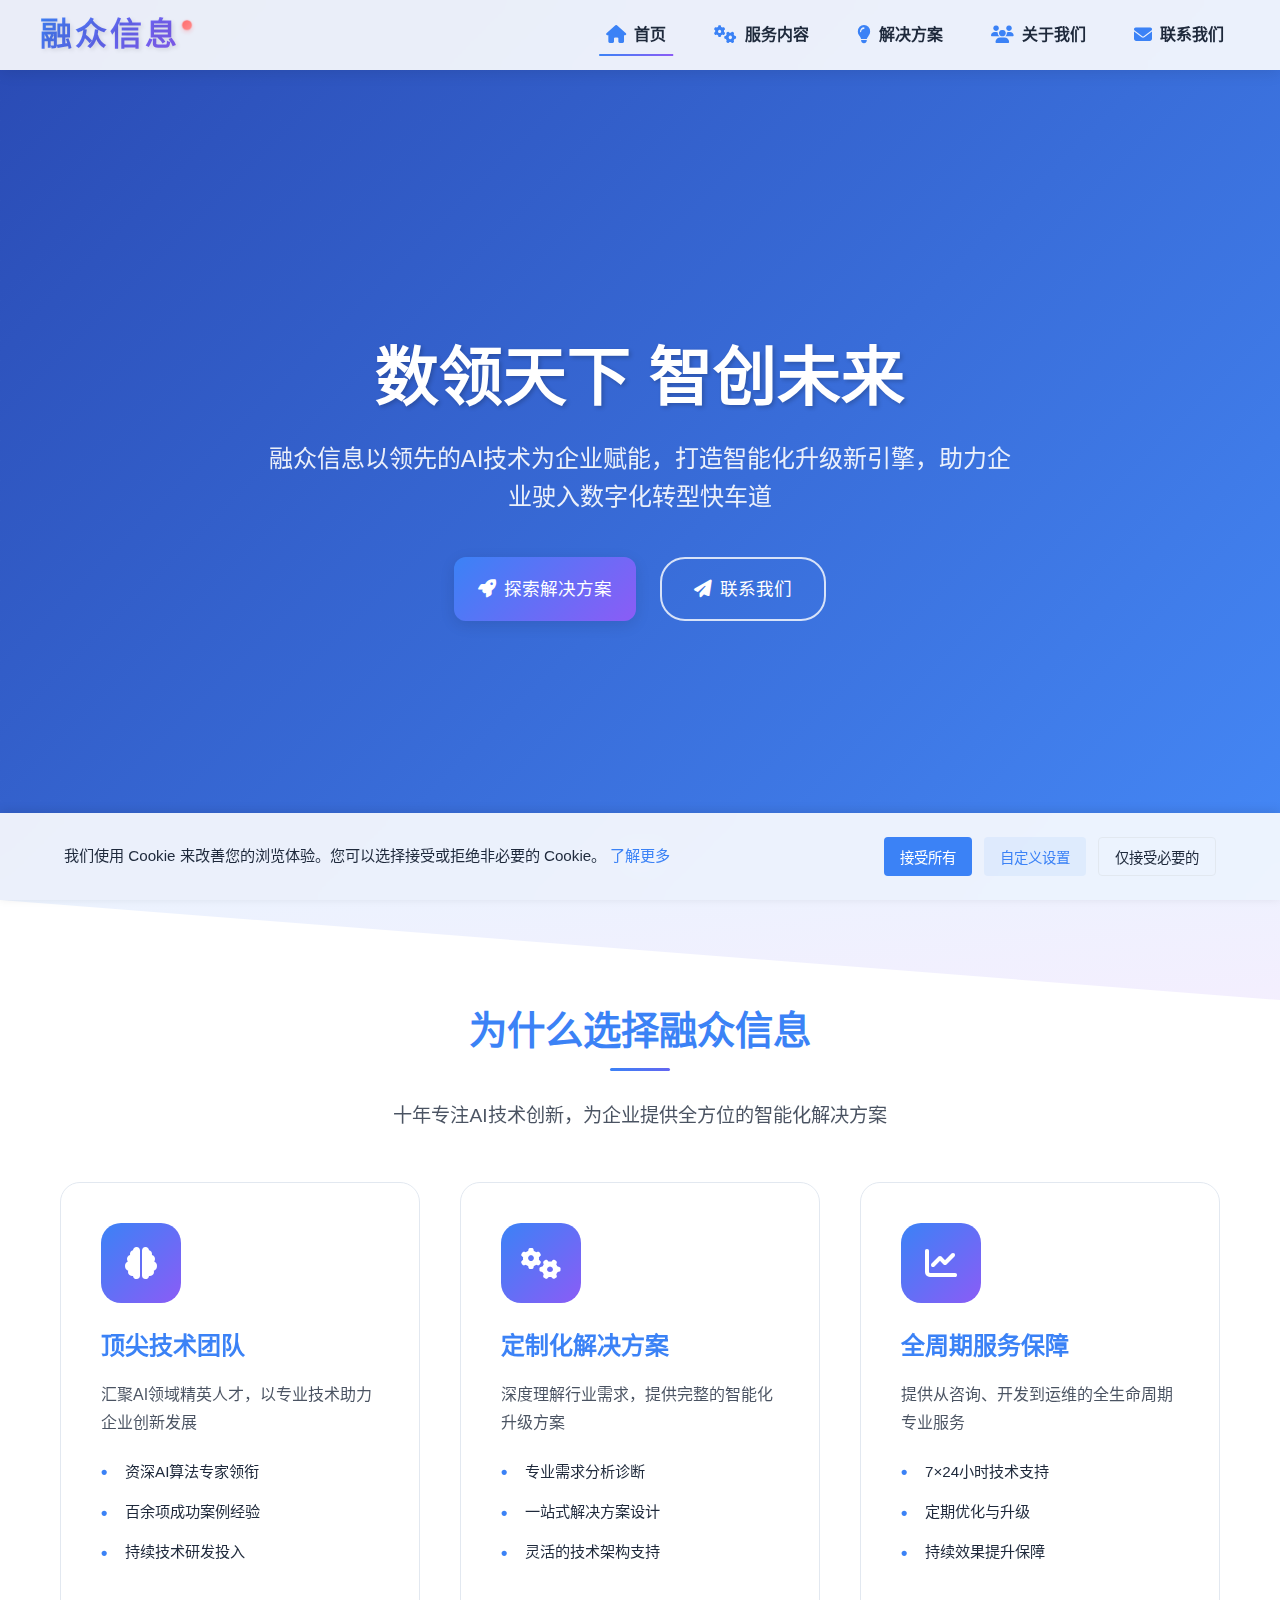
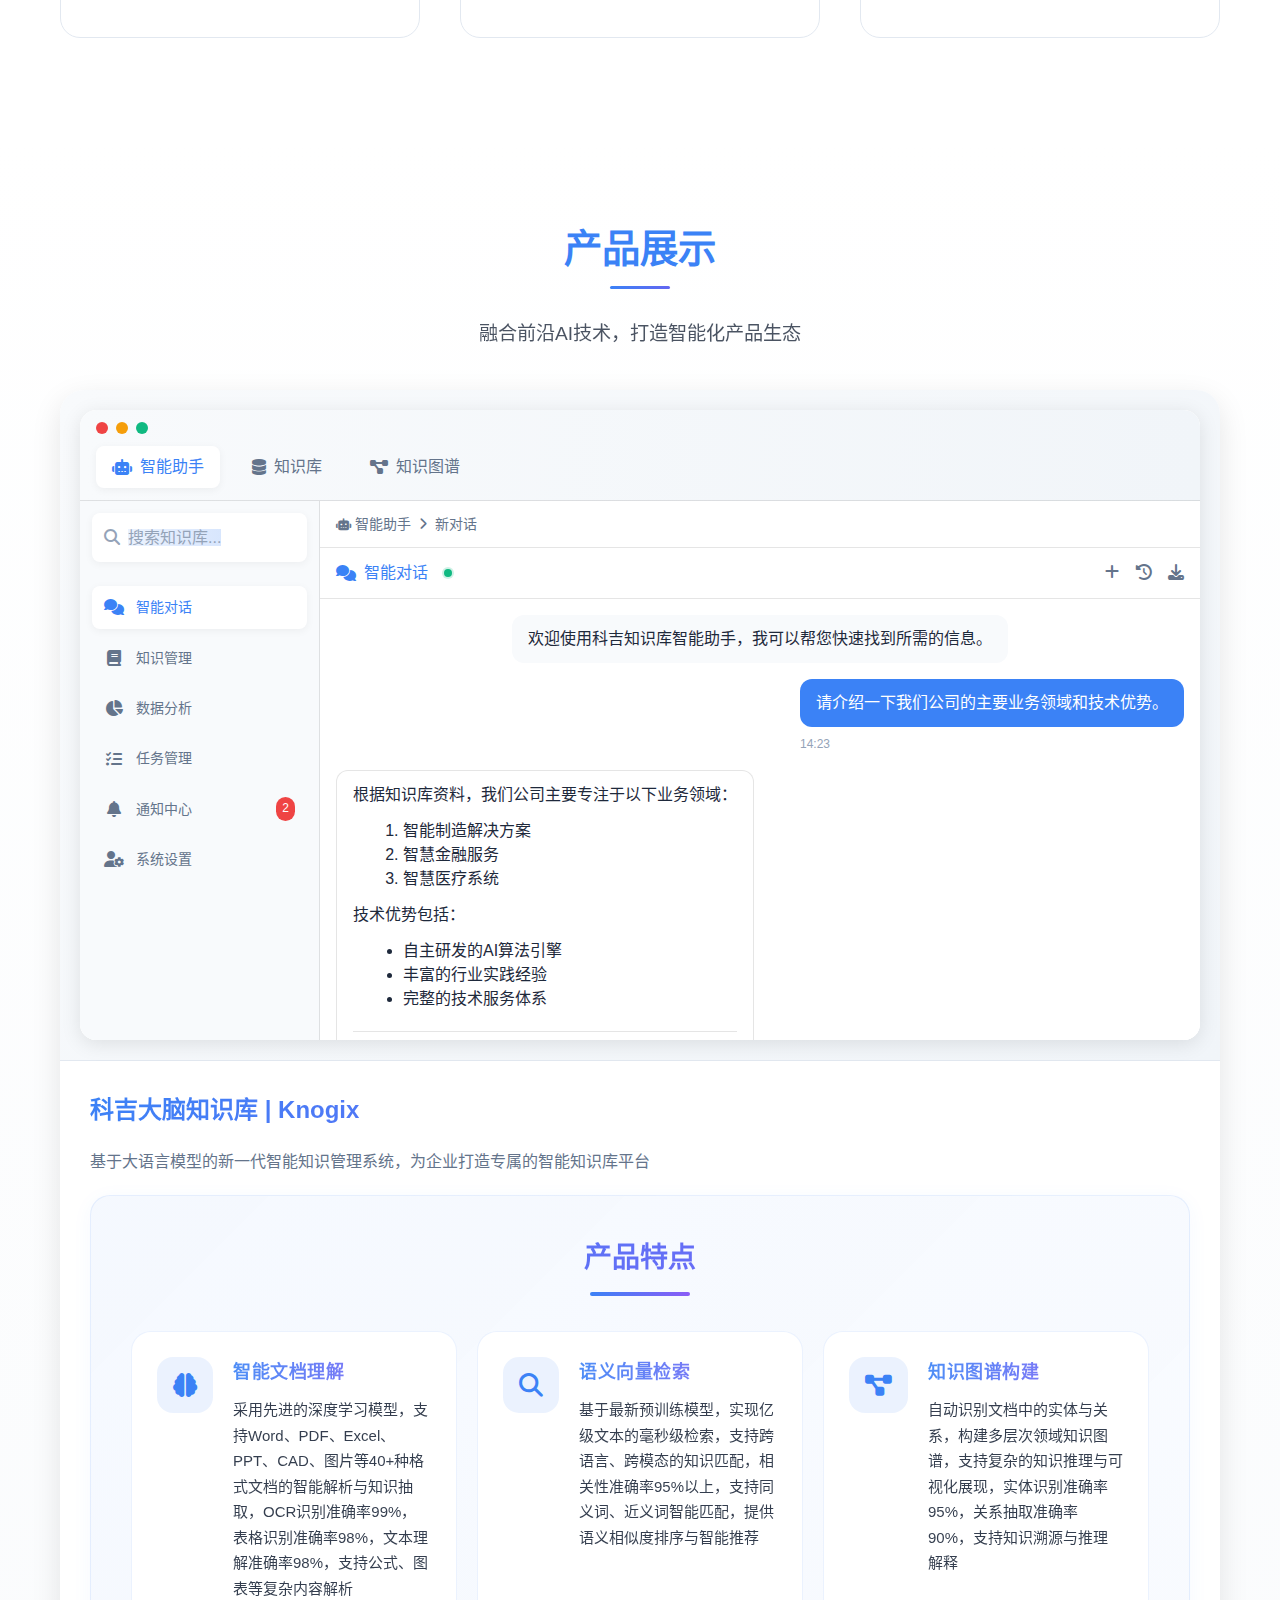
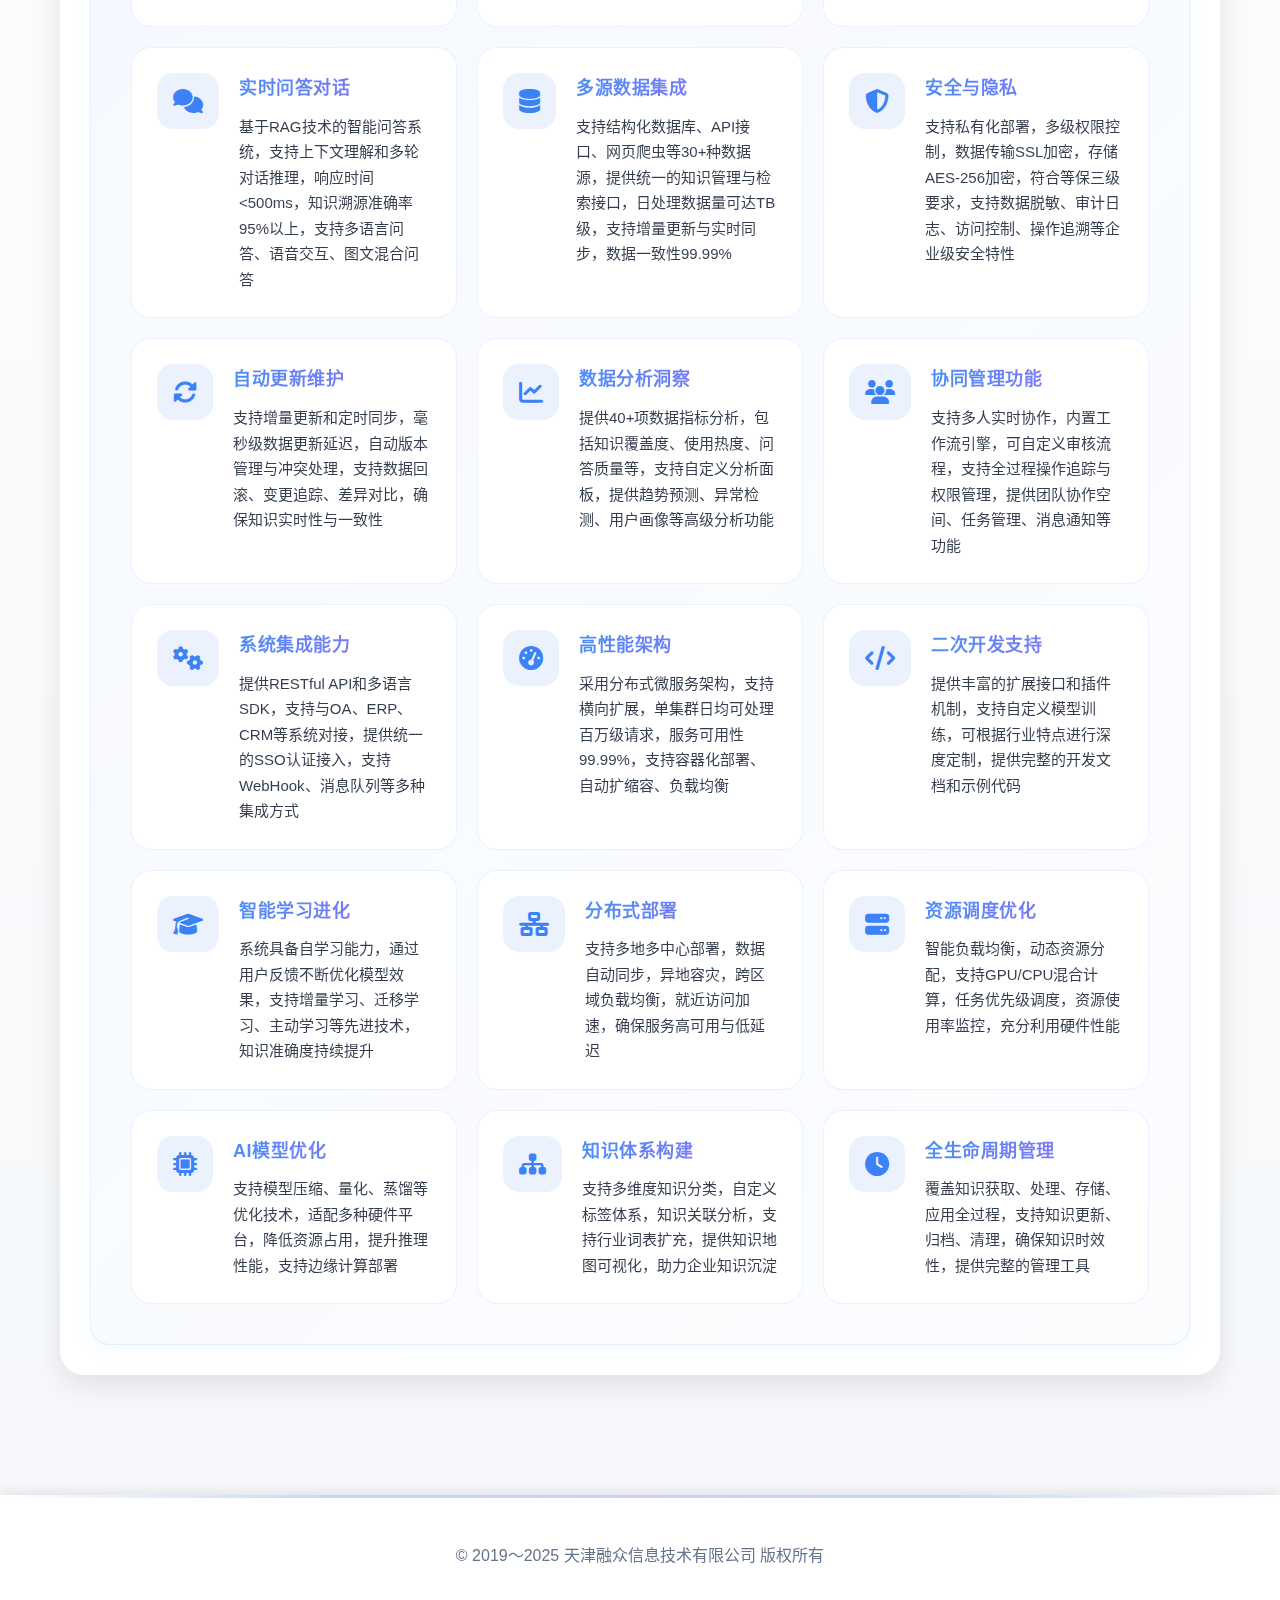
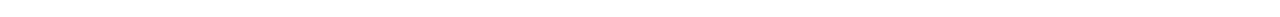
==== commit 62f542e0: "Refine UI with blurred navigation, footer, and product section updates" ====
--- a/index.html
+++ b/index.html
@@ -280,7 +280,7 @@
                             </div>
                         </div>
                         <div class="product-content">
-                            <h3>科吉知识库 | Knogix</h3>
+                            <h3>科吉大脑知识库 | Knogix</h3>
                             <p class="product-description">
                                 基于大语言模型的新一代智能知识管理系统，为企业打造专属的智能知识库平台
                             </p>
@@ -440,14 +440,15 @@
         </section>
     </main>
 
-    <button class="back-to-top" aria-label="回到顶部">
-        <i class="fas fa-arrow-up" aria-hidden="true"></i>
-    </button>
+
 
     <footer>
         <div class="container">
             <p>&copy; 2019～2025 天津融众信息技术有限公司 版权所有</p>
         </div>
+        <button class="back-to-top" id="back-to-top" aria-label="回到顶部">
+            <i class="fas fa-arrow-up" aria-hidden="true"></i>
+        </button>
     </footer>
 
     <script src="main.js"></script>
--- a/styles.css
+++ b/styles.css
@@ -79,11 +79,21 @@
 
     nav {
         background-color: var(--nav-bg-color);
+        -webkit-backdrop-filter: blur(10px);
+        backdrop-filter: blur(10px);
         box-shadow: 0 2px 15px var(--shadow-color);
+        position: fixed;
+        width: 100%;
+        top: 0;
+        z-index: 1000;
+        transition: all 0.3s ease;
     }
 
     .nav-links {
         background-color: var(--nav-bg-color);
+        -webkit-backdrop-filter: blur(10px);
+        backdrop-filter: blur(10px);
+        box-shadow: 0 2px 15px var(--shadow-color);
     }
 
     .nav-links a {
@@ -136,10 +146,18 @@
 
     .contact-card {
         background: var(--contact-card-bg);
-        border-color: var(--border-color);
+        -webkit-backdrop-filter: blur(10px);
+        backdrop-filter: blur(10px);
+        border-radius: 20px;
+        padding: 2.5rem;
+        text-align: center;
+        transition: all 0.3s ease;
+        border: 1px solid var(--border-color);
+        overflow: hidden;
     }
 
     .contact-card:hover {
+        transform: translateY(-5px);
         background: rgba(30, 41, 59, 0.9);
         border-color: var(--primary-color);
     }
@@ -153,8 +171,15 @@
     }
 
     footer {
-        background: var(--footer-bg);
+        background: var(--nav-bg-color);
+        -webkit-backdrop-filter: blur(10px);
+        backdrop-filter: blur(10px);
+        box-shadow: 0 -2px 15px var(--shadow-color);
         color: var(--footer-text);
+        padding: 3rem 0;
+        position: relative;
+        overflow: hidden;
+        text-align: center;
     }
 
     footer::before {
@@ -178,7 +203,14 @@
     }
 
     .footer-bottom {
-        border-top-color: var(--footer-border);
+        text-align: center;
+        padding-top: 2rem;
+        margin-top: 2rem;
+        border-top: 1px solid var(--border-color);
+        position: relative;
+        background: var(--nav-bg-color);
+        -webkit-backdrop-filter: blur(10px);
+        backdrop-filter: blur(10px);
     }
 
     .footer-bottom p {
@@ -228,8 +260,8 @@
     @media (max-width: 768px) {
         .nav-links {
             background-color: var(--nav-bg-color);
+            -webkit-backdrop-filter: blur(10px);
             backdrop-filter: blur(10px);
-            -webkit-backdrop-filter: blur(10px);
             box-shadow: 0 2px 15px var(--shadow-color);
         }
 
@@ -302,6 +334,8 @@
 
     .contact-card {
         background: var(--contact-card-bg);
+        -webkit-backdrop-filter: blur(10px);
+        backdrop-filter: blur(10px);
         border: 1px solid var(--border-color);
         box-shadow: 0 4px 6px rgba(0, 0, 0, 0.1);
     }
@@ -321,8 +355,8 @@
 
     .contact-info-card {
         background: var(--contact-card-bg);
+        -webkit-backdrop-filter: blur(10px);
         backdrop-filter: blur(10px);
-        -webkit-backdrop-filter: blur(10px);
         border: 1px solid var(--border-color);
     }
 
@@ -369,8 +403,8 @@
 /* 导航栏样式 */
 nav {
     background-color: var(--nav-bg-color);
+    -webkit-backdrop-filter: blur(10px);
     backdrop-filter: blur(10px);
-    -webkit-backdrop-filter: blur(10px);
     box-shadow: 0 2px 15px var(--shadow-color);
     position: fixed;
     width: 100%;
@@ -1159,8 +1193,8 @@
 .contact-card {
     position: relative;
     background: var(--contact-card-bg);
+    -webkit-backdrop-filter: blur(10px);
     backdrop-filter: blur(10px);
-    -webkit-backdrop-filter: blur(10px);
     border-radius: 20px;
     padding: 2.5rem;
     text-align: center;
@@ -1267,8 +1301,8 @@
 /* 页脚样式 */
 footer {
     background: var(--nav-bg-color);
+    -webkit-backdrop-filter: blur(10px);
     backdrop-filter: blur(10px);
-    -webkit-backdrop-filter: blur(10px);
     box-shadow: 0 -2px 15px var(--shadow-color);
     color: var(--footer-text);
     padding: 3rem 0;
@@ -1378,8 +1412,8 @@
     border-top: 1px solid var(--border-color);
     position: relative;
     background: var(--nav-bg-color);
+    -webkit-backdrop-filter: blur(10px);
     backdrop-filter: blur(10px);
-    -webkit-backdrop-filter: blur(10px);
 }
 
 /* 页脚底部文本 */
@@ -2890,10 +2924,6 @@
     flex-direction: column;
 }
 
-.product-card:hover {
-    transform: translateY(-10px);
-    box-shadow: 0 20px 40px var(--shadow-color);
-}
 
 .product-showcase {
     position: relative;
--- a/css/icons.css
+++ b/css/icons.css
@@ -281,4 +281,9 @@
 
 .fa-tools:before {
     content: "\f7d9";
+}
+
+/* 新增时钟图标 */
+.fa-clock:before {
+    content: "\f017";
 }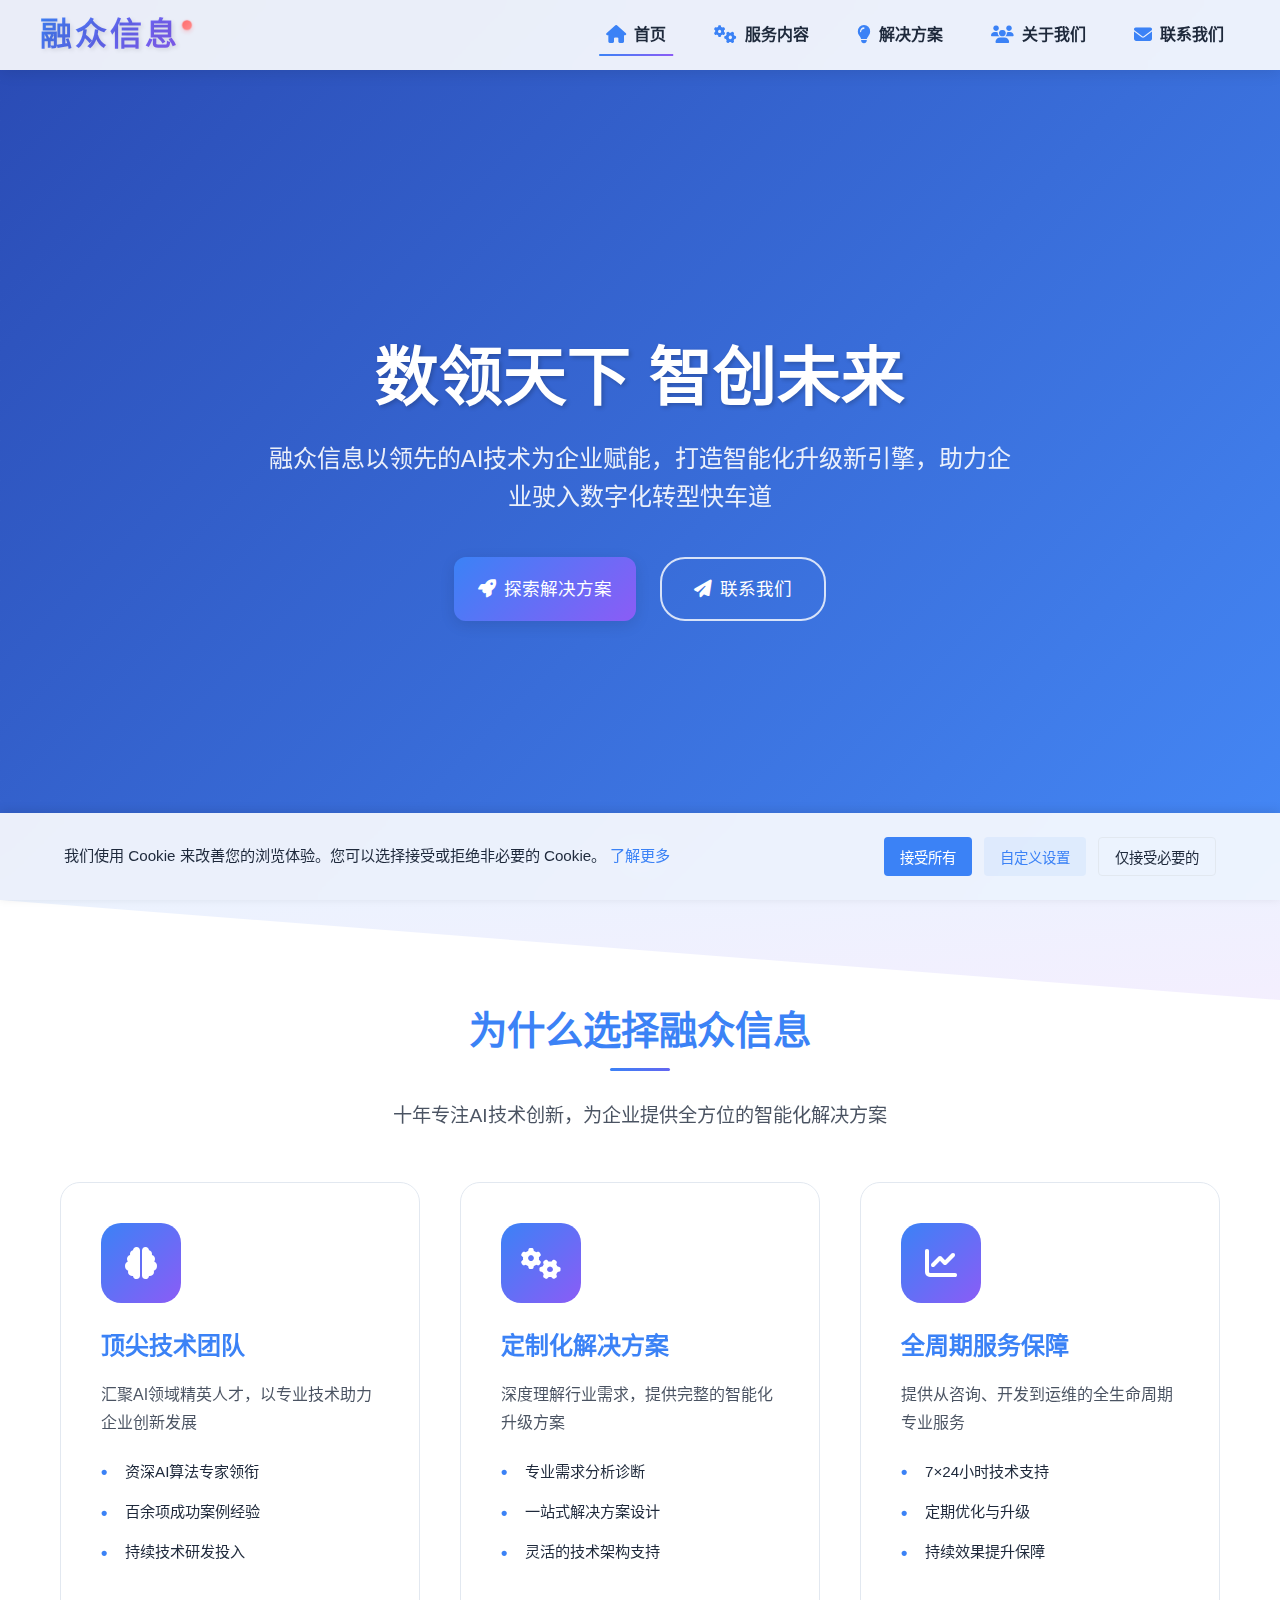
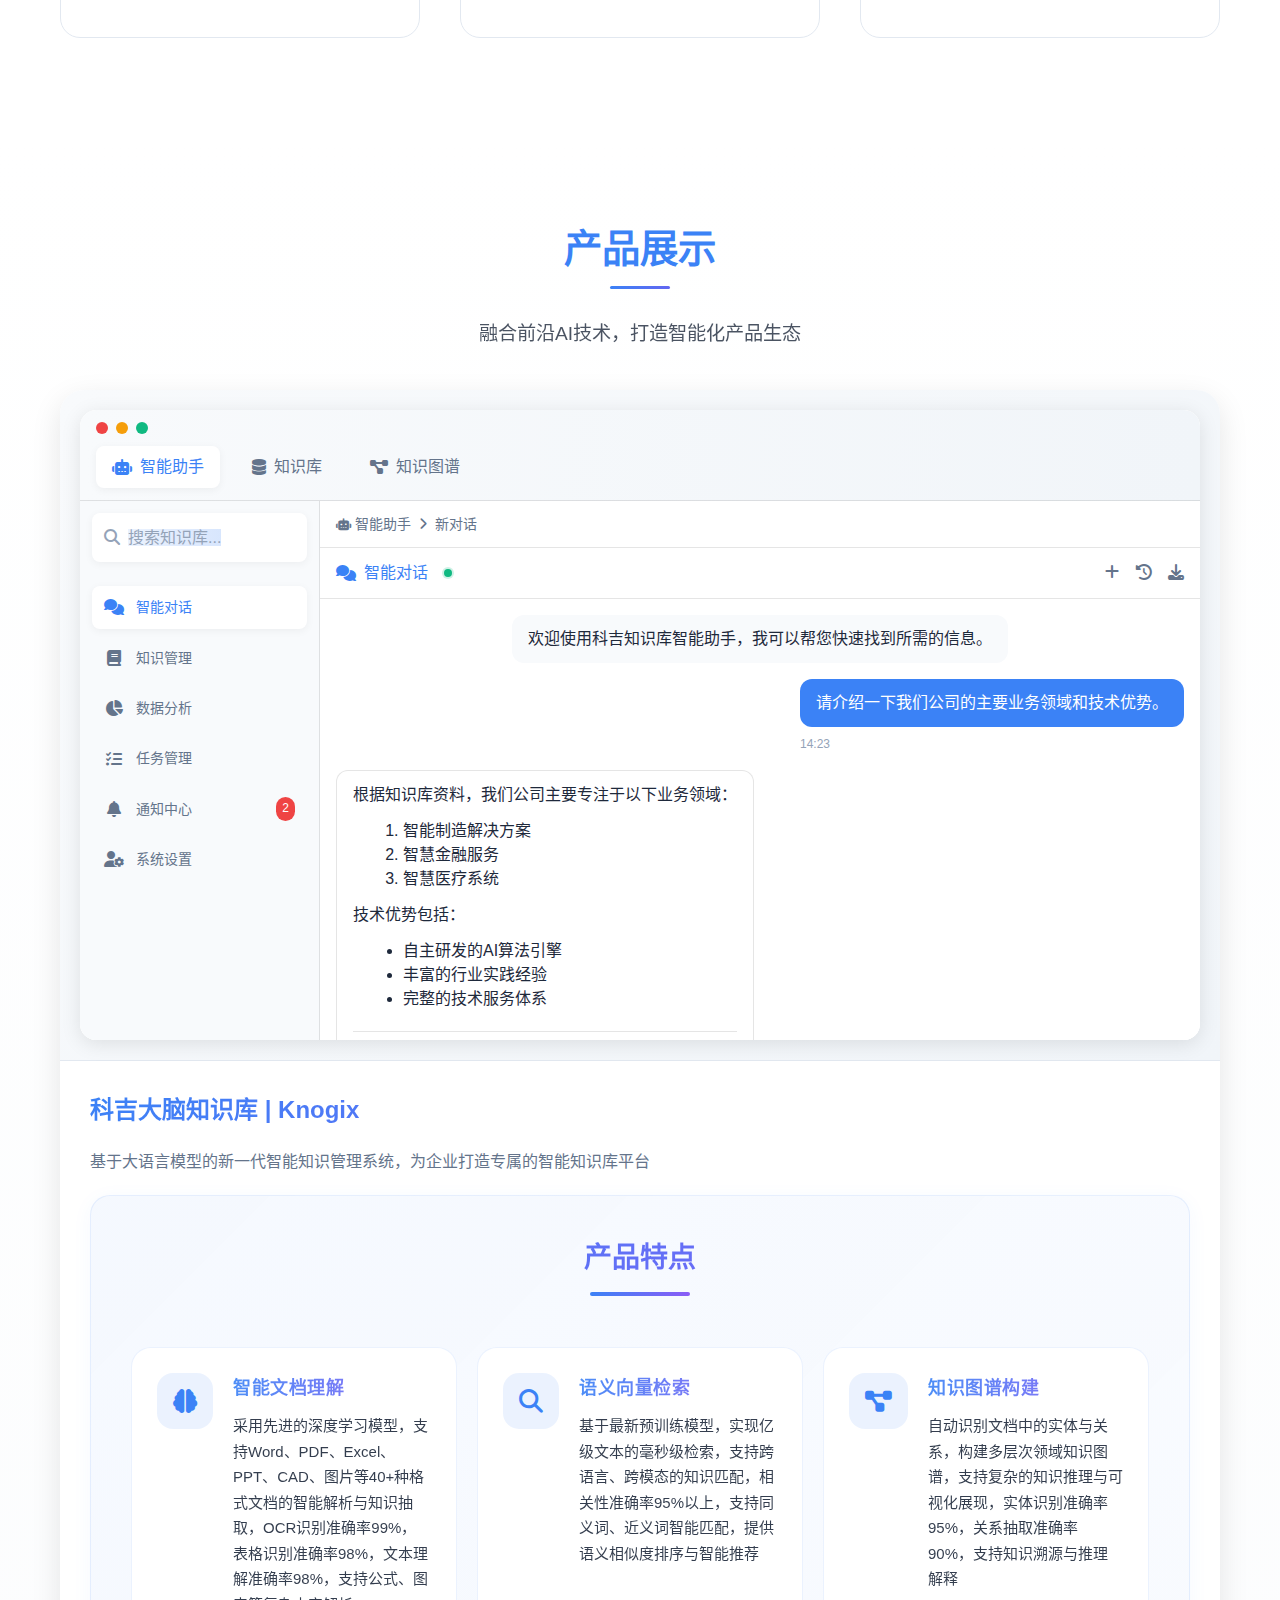
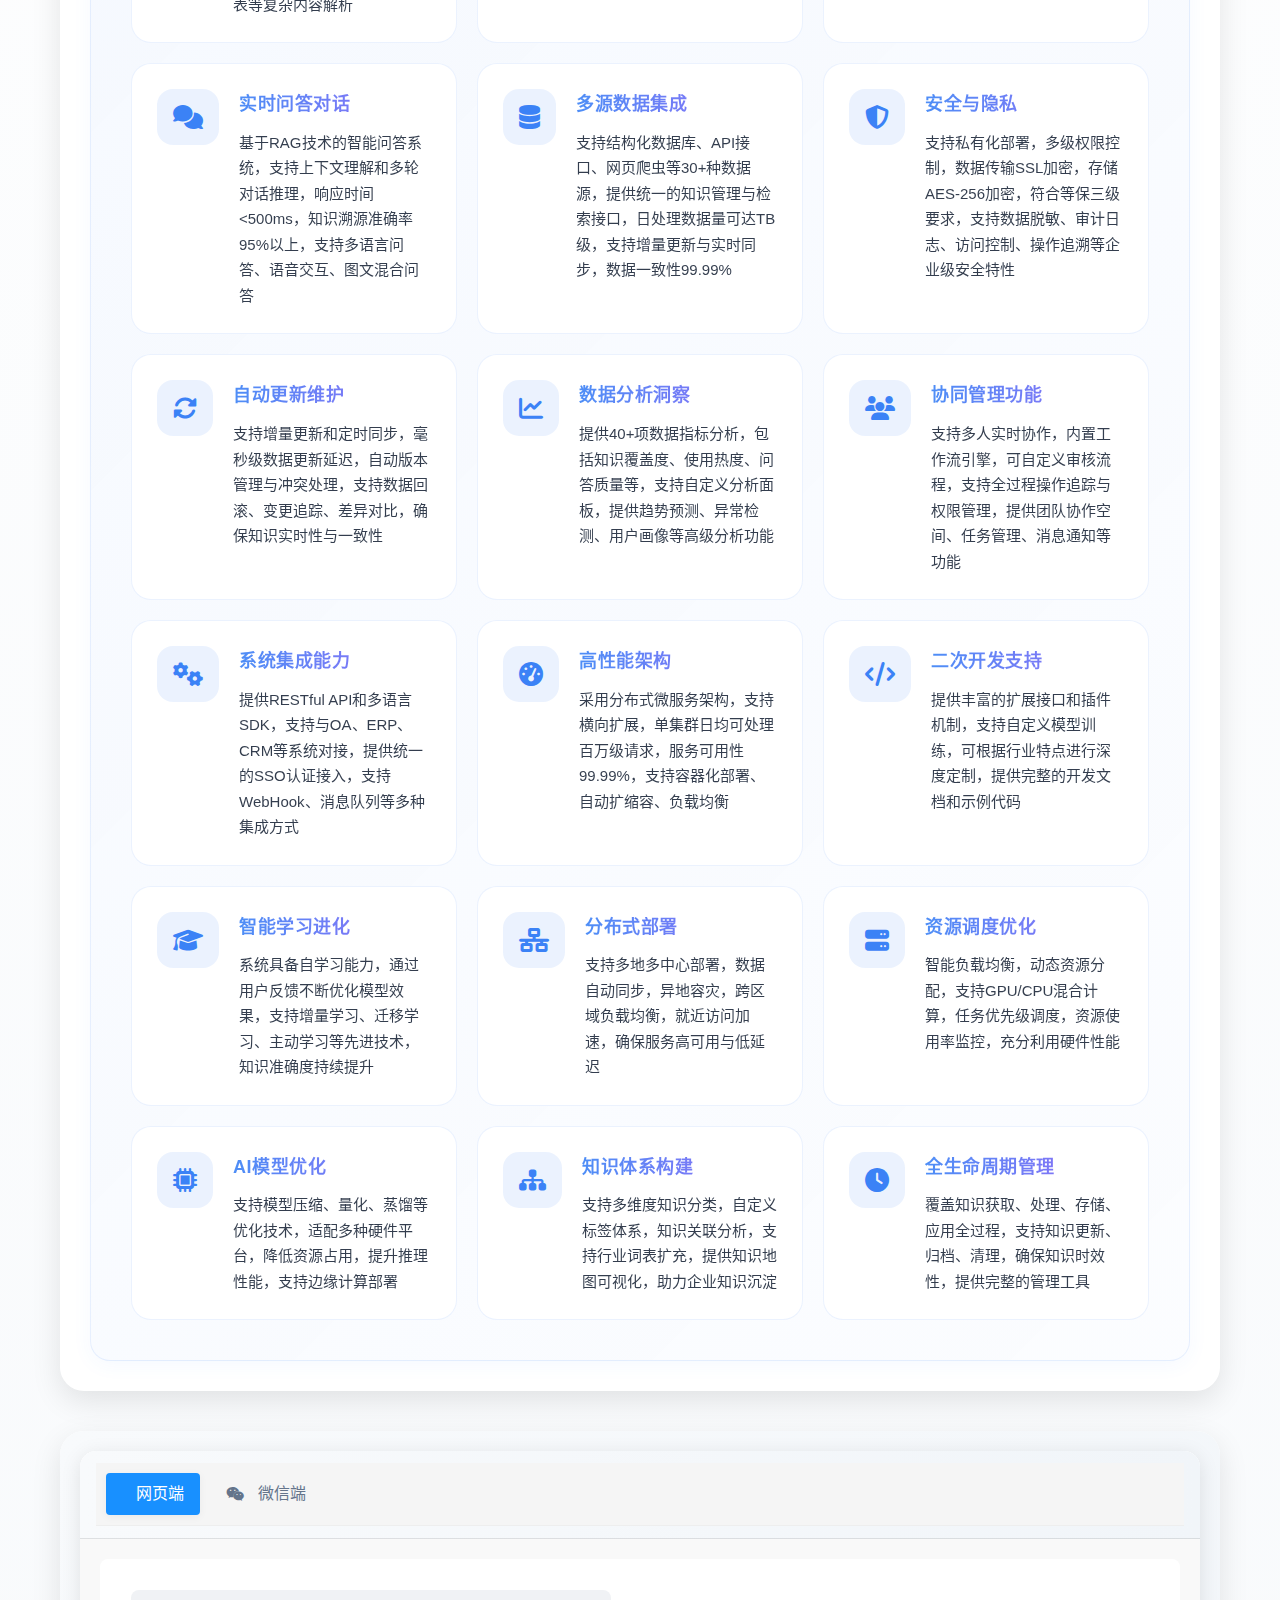
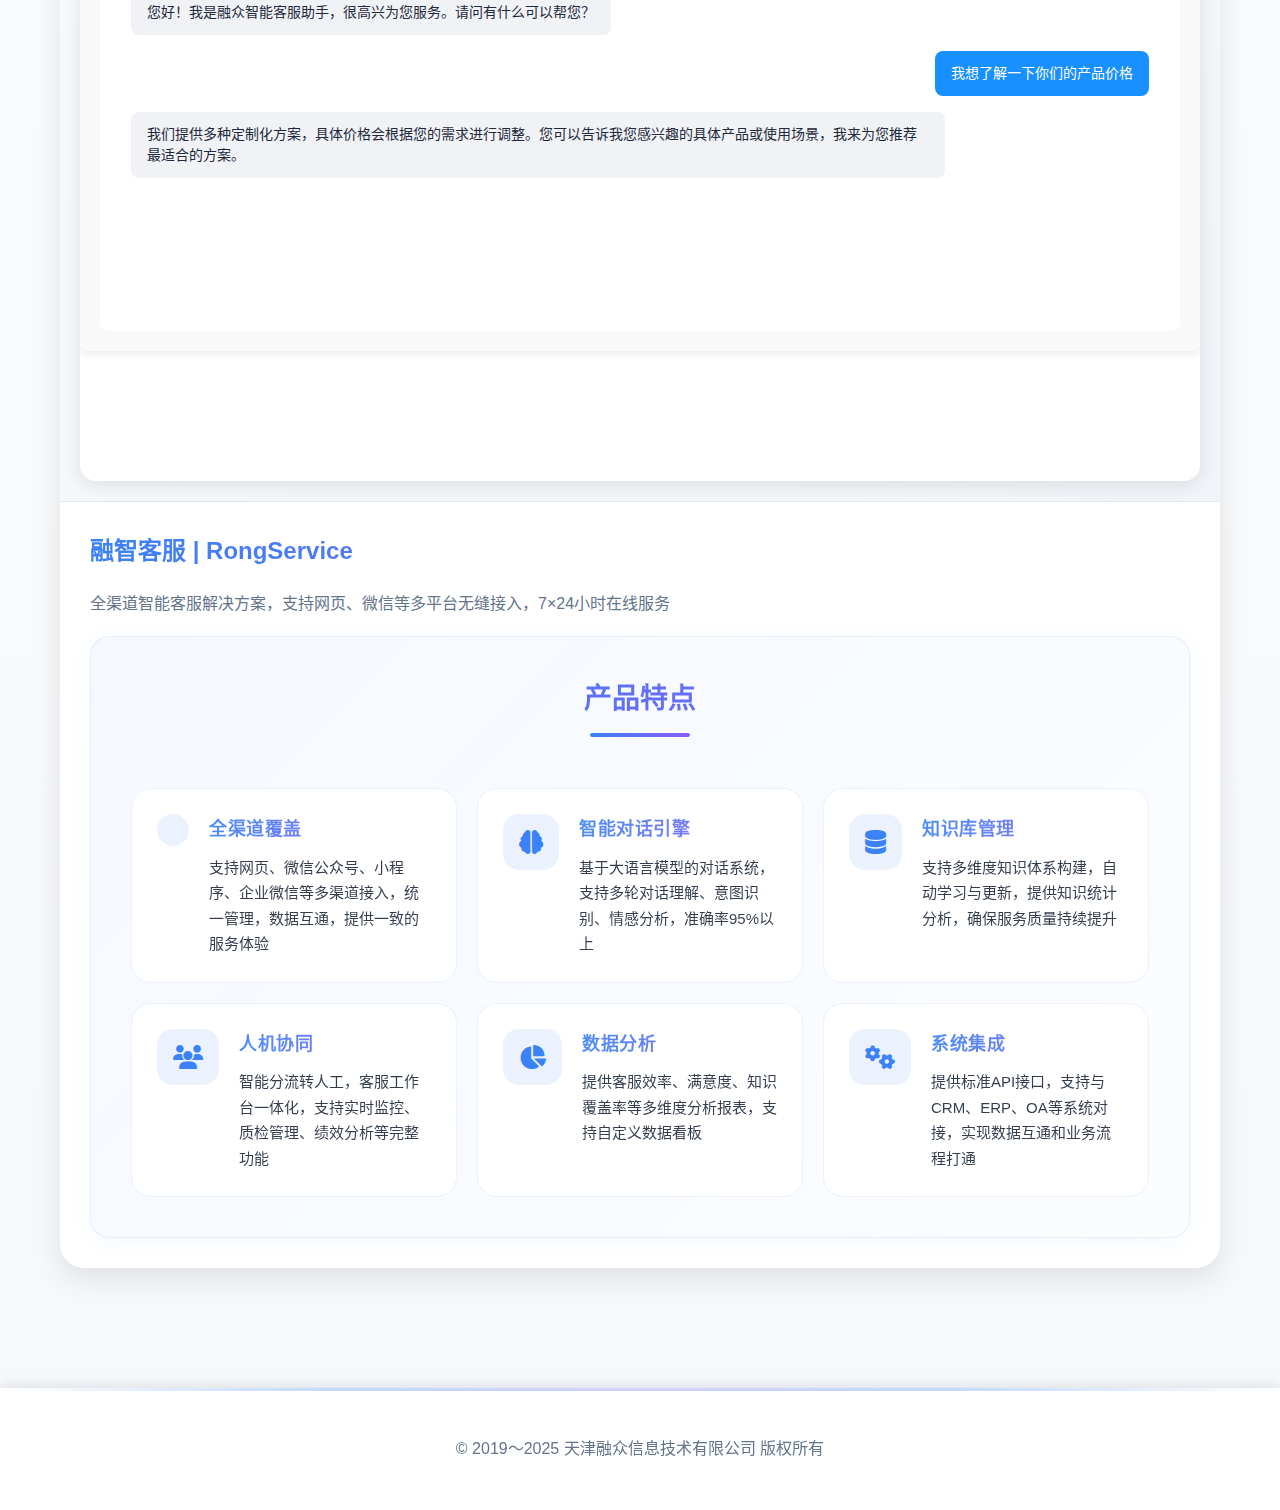
==== commit a8c80003: "新增解决方案页面，完善产品展示与智能客服界面" ====
--- a/index.html
+++ b/index.html
@@ -435,20 +435,114 @@
 
                         </div>
                     </article>
+                    <article class="product-card">
+                        <div class="product-showcase">
+                            <div class="product-image">
+                                <div class="customer-service-interface">
+                                    <div class="interface-header">
+                                        <div class="platform-tabs">
+                                            <div class="tab active">
+                                                <i class="fas fa-globe"></i>
+                                                网页端
+                                            </div>
+                                            <div class="tab">
+                                                <i class="fab fa-weixin"></i>
+                                                微信端
+                                            </div>
+                                        </div>
+                                    </div>
+                                    <div class="interface-preview">
+                                        <div class="chat-window">
+                                            <div class="chat-messages">
+                                                <div class="message bot">
+                                                    您好！我是融众智能客服助手，很高兴为您服务。请问有什么可以帮您？
+                                                </div>
+                                                <div class="message user">
+                                                    我想了解一下你们的产品价格
+                                                </div>
+                                                <div class="message bot">
+                                                    我们提供多种定制化方案，具体价格会根据您的需求进行调整。您可以告诉我您感兴趣的具体产品或使用场景，我来为您推荐最适合的方案。
+                                                </div>
+                                            </div>
+                                        </div>
+                                    </div>
+                                </div>
+                            </div>
+                        </div>
+                        <div class="product-content">
+                            <h3>融智客服 | RongService</h3>
+                            <p class="product-description">
+                                全渠道智能客服解决方案，支持网页、微信等多平台无缝接入，7×24小时在线服务
+                            </p>
+                            <div class="product-features">
+                                <h4>产品特点</h4>
+                                <ul>
+                                    <li>
+                                        <i class="fas fa-random"></i>
+                                        <div class="feature-content">
+                                            <strong>全渠道覆盖</strong>
+                                            支持网页、微信公众号、小程序、企业微信等多渠道接入，统一管理，数据互通，提供一致的服务体验
+                                        </div>
+                                    </li>
+
+                                    <li>
+                                        <i class="fas fa-brain"></i>
+                                        <div class="feature-content">
+                                            <strong>智能对话引擎</strong>
+                                            基于大语言模型的对话系统，支持多轮对话理解、意图识别、情感分析，准确率95%以上
+                                        </div>
+                                    </li>
+
+                                    <li>
+                                        <i class="fas fa-database"></i>
+                                        <div class="feature-content">
+                                            <strong>知识库管理</strong>
+                                            支持多维度知识体系构建，自动学习与更新，提供知识统计分析，确保服务质量持续提升
+                                        </div>
+                                    </li>
+
+                                    <li>
+                                        <i class="fas fa-users"></i>
+                                        <div class="feature-content">
+                                            <strong>人机协同</strong>
+                                            智能分流转人工，客服工作台一体化，支持实时监控、质检管理、绩效分析等完整功能
+                                        </div>
+                                    </li>
+
+                                    <li>
+                                        <i class="fas fa-chart-pie"></i>
+                                        <div class="feature-content">
+                                            <strong>数据分析</strong>
+                                            提供客服效率、满意度、知识覆盖率等多维度分析报表，支持自定义数据看板
+                                        </div>
+                                    </li>
+
+                                    <li>
+                                        <i class="fas fa-cogs"></i>
+                                        <div class="feature-content">
+                                            <strong>系统集成</strong>
+                                            提供标准API接口，支持与CRM、ERP、OA等系统对接，实现数据互通和业务流程打通
+                                        </div>
+                                    </li>
+                                </ul>
+                            </div>
+                        </div>
+                    </article>
                 </div>
             </div>
         </section>
     </main>
 
-
+    <!-- 回到顶端按钮 -->
+    <div class="back-to-top">
+        <i class="fas fa-arrow-up"></i>
+    </div>
 
     <footer>
         <div class="container">
             <p>&copy; 2019～2025 天津融众信息技术有限公司 版权所有</p>
         </div>
-        <button class="back-to-top" id="back-to-top" aria-label="回到顶部">
-            <i class="fas fa-arrow-up" aria-hidden="true"></i>
-        </button>
+
     </footer>
 
     <script src="main.js"></script>
--- a/styles.css
+++ b/styles.css
@@ -267,15 +267,16 @@
 
         .nav-links a {
             color: var(--text-color);
-            border: 1px solid transparent;
+            border: 1px solid var(--border-color);
+            background-color: var(--card-bg-color);
         }
 
         .nav-links a:hover,
         .nav-links a:active,
         .nav-links a.active {
-            background-color: rgba(96, 165, 250, 0.15);
-            color: var(--primary-color);
-            border-color: var(--border-color);
+            background-color: var(--primary-color);
+            color: var(--bg-color);
+            border-color: var(--primary-color);
         }
     }
 
@@ -700,6 +701,7 @@
         display: none;
         position: fixed;
         inset: 60px 0 0 0;
+        background-color: var(--nav-bg-color);
         backdrop-filter: blur(10px);
         -webkit-backdrop-filter: blur(10px);
         flex-direction: column;
@@ -724,15 +726,17 @@
         font-size: 18px;
         border-radius: 8px;
         margin: 0.25rem 0;
-        background-color: transparent;
+        background-color: var(--card-bg-color);
         transition: all 0.3s ease;
+        border: 1px solid var(--border-color);
     }
 
     .nav-links a:hover,
     .nav-links a:active,
     .nav-links a.active {
-        background-color: rgba(30, 64, 175, 0.1);
-        color: var(--primary-color);
+        background-color: var(--primary-color);
+        color: var(--bg-color);
+        border-color: var(--primary-color);
     }
 
     .nav-links a::after {
@@ -2910,7 +2914,6 @@
 
 .products-grid {
     display: grid;
-    grid-template-columns: repeat(auto-fit, minmax(320px, 1fr));
     gap: 40px;
     padding: 40px 0;
 }
@@ -2922,6 +2925,7 @@
     box-shadow: 0 10px 30px var(--shadow-color);
     transition: all 0.3s ease;
     flex-direction: column;
+
 }
 
 
@@ -2942,7 +2946,6 @@
 
 .product-content {
     padding: 30px;
-    flex: 1;
     display: flex;
     flex-direction: column;
     gap: 20px;
@@ -2965,13 +2968,15 @@
 }
 
 .product-features {
-    flex: 1;
+    display: flex;
+    flex-direction: column;
+    gap: 16px;
 }
 
 .product-features h4 {
     color: var(--heading-color);
     font-size: 18px;
-    margin: 0 0 16px;
+    margin: 0;
     position: relative;
     padding-bottom: 8px;
 }
@@ -3045,7 +3050,7 @@
     }
 
     .products-grid {
-        grid-template-columns: 1fr;
+        grid-template-rows: repeat(2, auto);
         gap: 30px;
         padding: 30px 0;
     }
@@ -3088,4 +3093,89 @@
         width: 100%;
         justify-content: center;
     }
+}
+
+/* 智能客服界面样式 */
+.customer-service-interface {
+    background: #fff;
+    border-radius: 8px;
+    box-shadow: 0 2px 10px rgba(0, 0, 0, 0.1);
+    overflow: hidden;
+    height: 500px;
+    display: flex;
+    flex-direction: column;
+}
+
+.platform-tabs {
+    display: flex;
+    background: #f5f5f5;
+    padding: 10px;
+    border-bottom: 1px solid #eee;
+}
+
+.platform-tabs .tab {
+    padding: 8px 16px;
+    margin-right: 10px;
+    border-radius: 4px;
+    cursor: pointer;
+    transition: all 0.3s ease;
+}
+
+.platform-tabs .tab.active {
+    background: #1890ff;
+    color: white;
+}
+
+.platform-tabs .tab i {
+    margin-right: 6px;
+}
+
+.interface-preview {
+    flex: 1;
+    padding: 20px;
+    background: #f9f9f9;
+}
+
+.chat-window {
+    background: white;
+    border-radius: 8px;
+    height: 100%;
+    padding: 15px;
+    overflow-y: auto;
+}
+
+.chat-messages {
+    display: flex;
+    flex-direction: column;
+    gap: 15px;
+}
+
+.message {
+    max-width: 80%;
+    padding: 12px 16px;
+    border-radius: 8px;
+    font-size: 14px;
+    line-height: 1.5;
+}
+
+.message.bot {
+    background: #f0f2f5;
+    align-self: flex-start;
+}
+
+.message.user {
+    background: #1890ff;
+    color: white;
+    align-self: flex-end;
+}
+
+/* 响应式调整 */
+@media (max-width: 768px) {
+    .customer-service-interface {
+        height: 400px;
+    }
+
+    .message {
+        max-width: 90%;
+    }
 }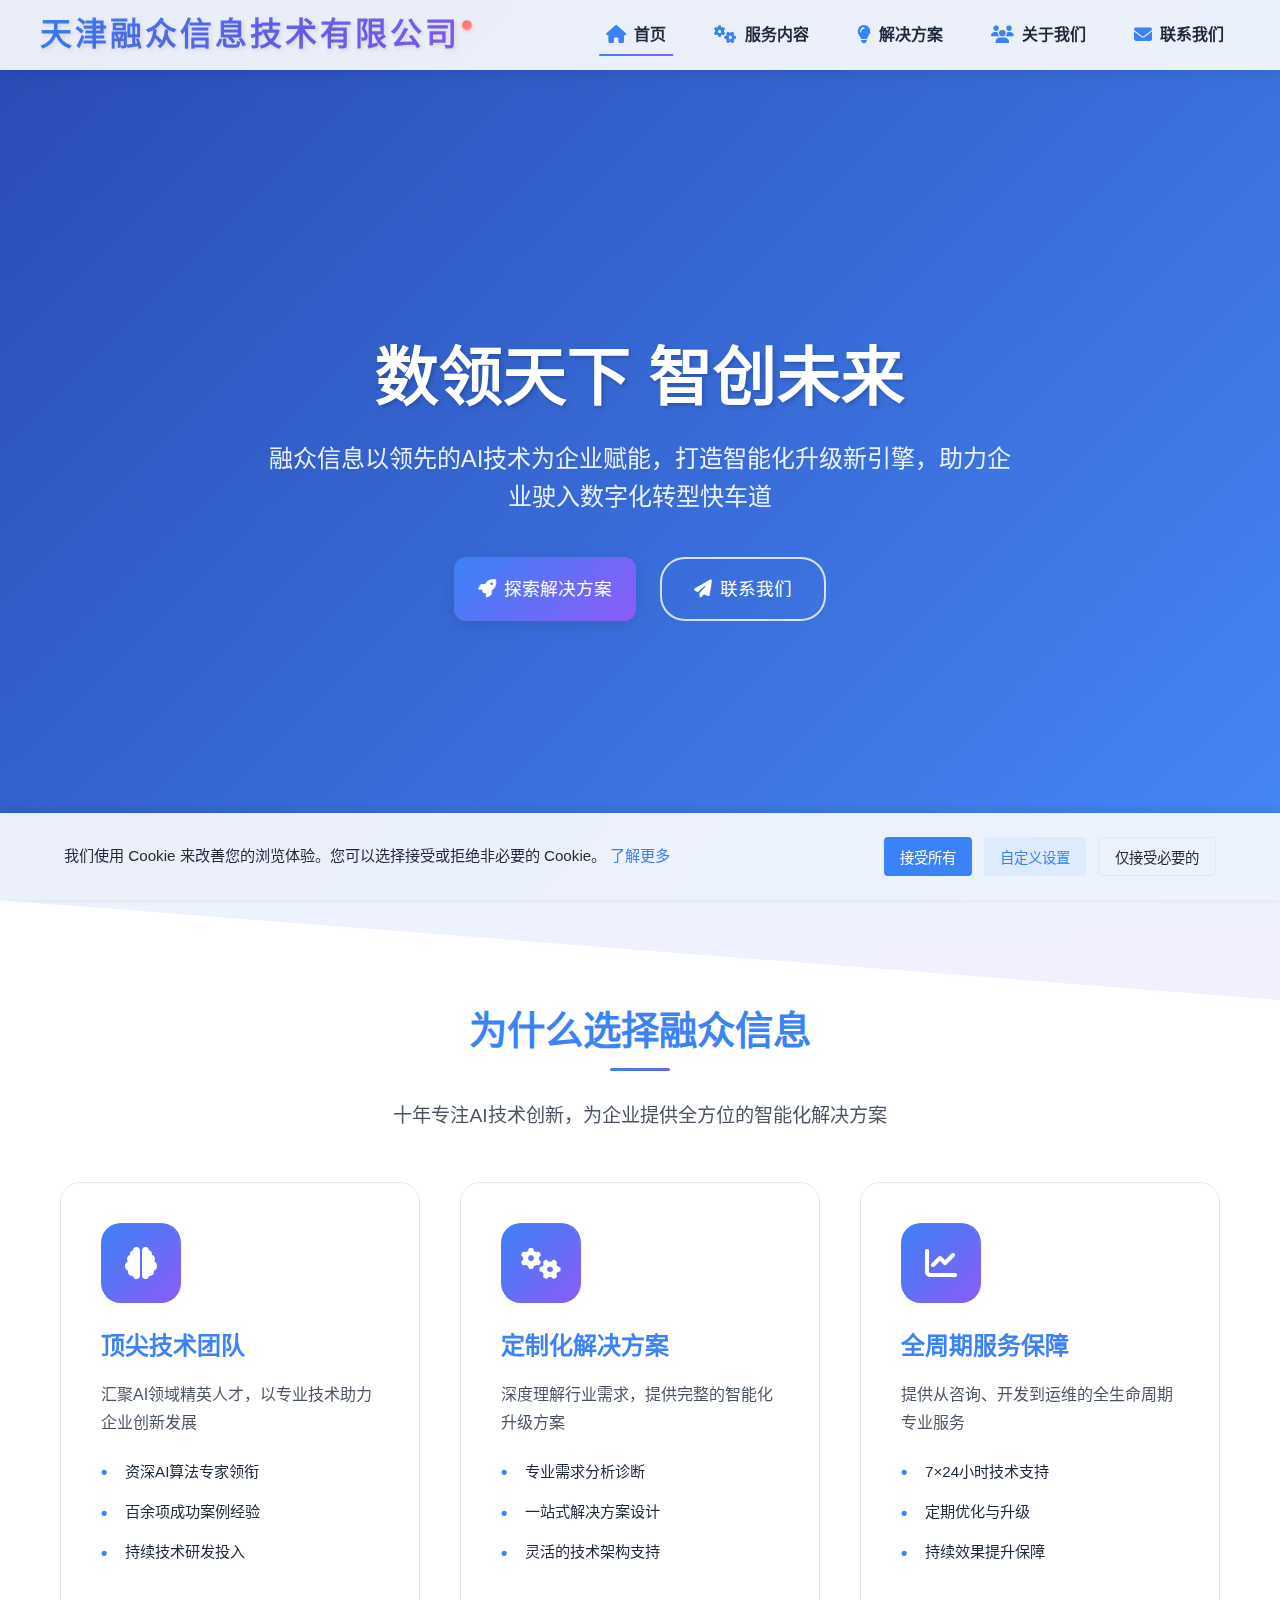
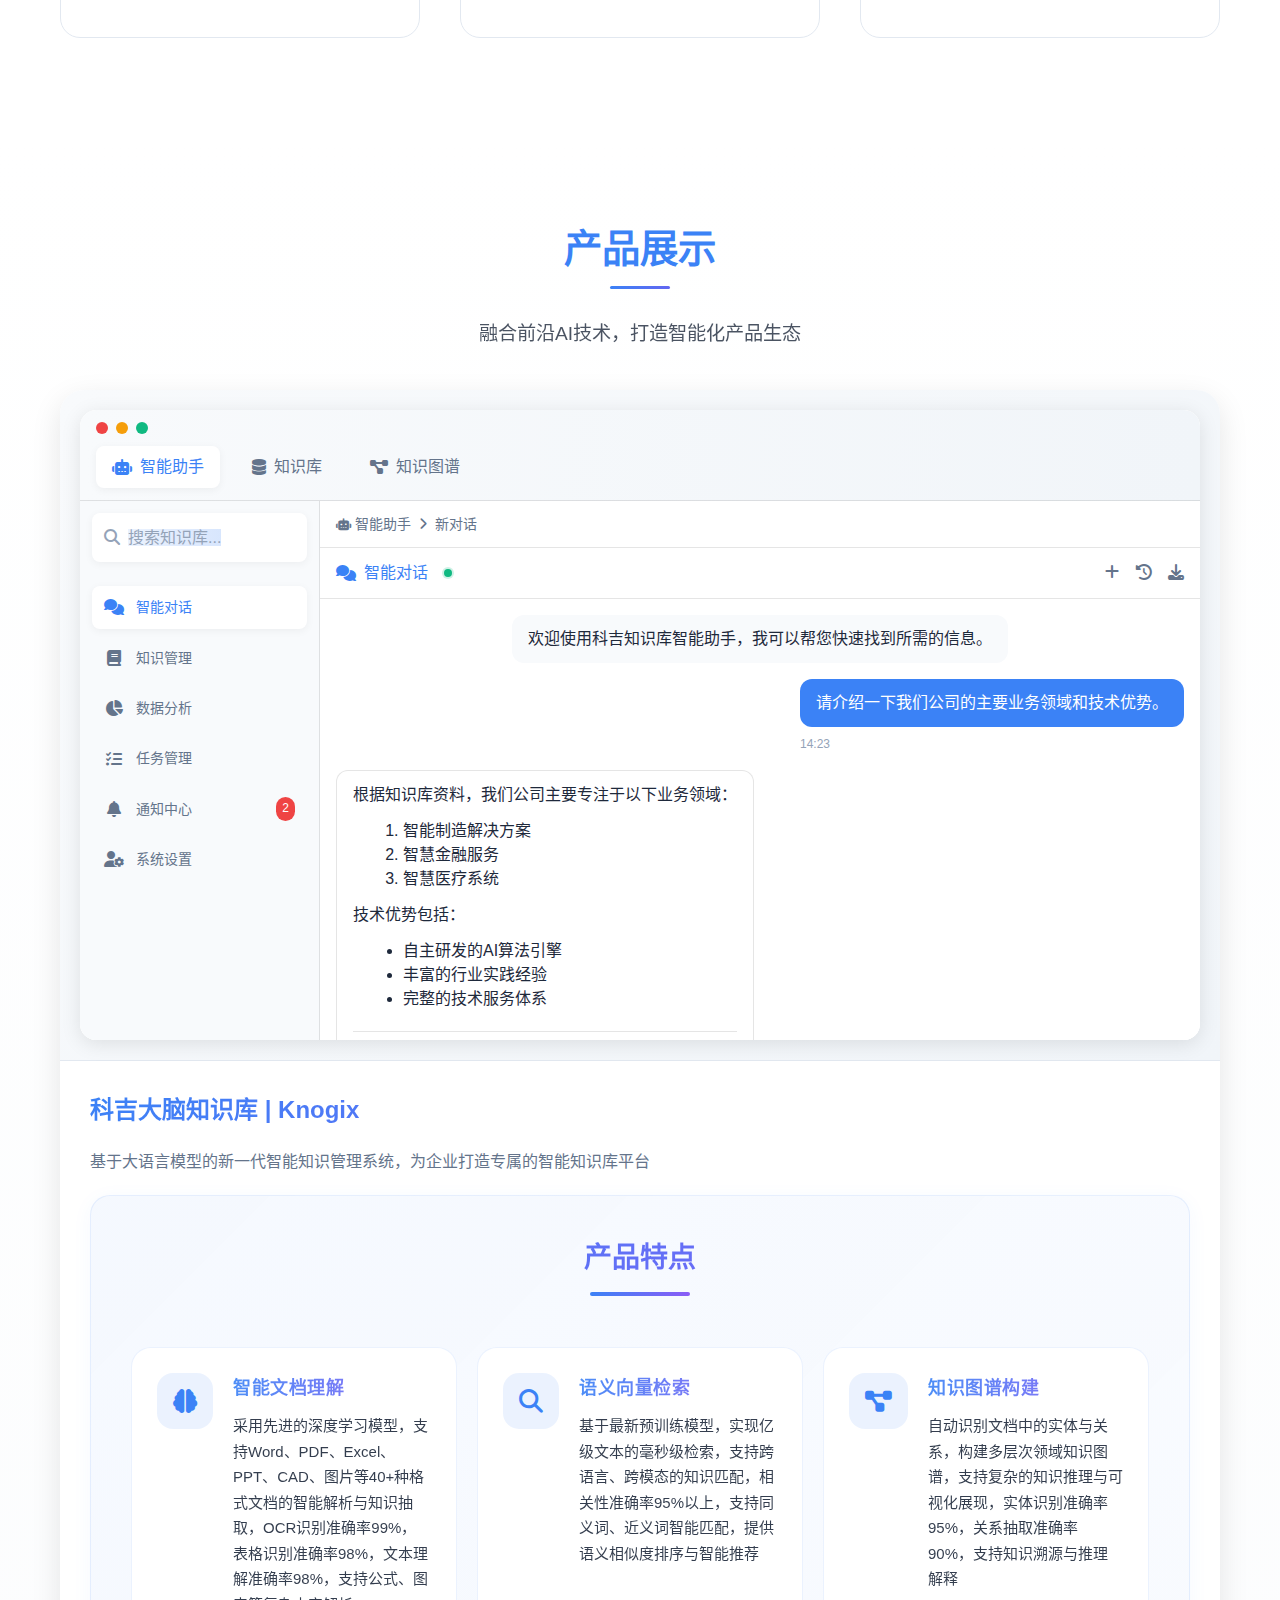
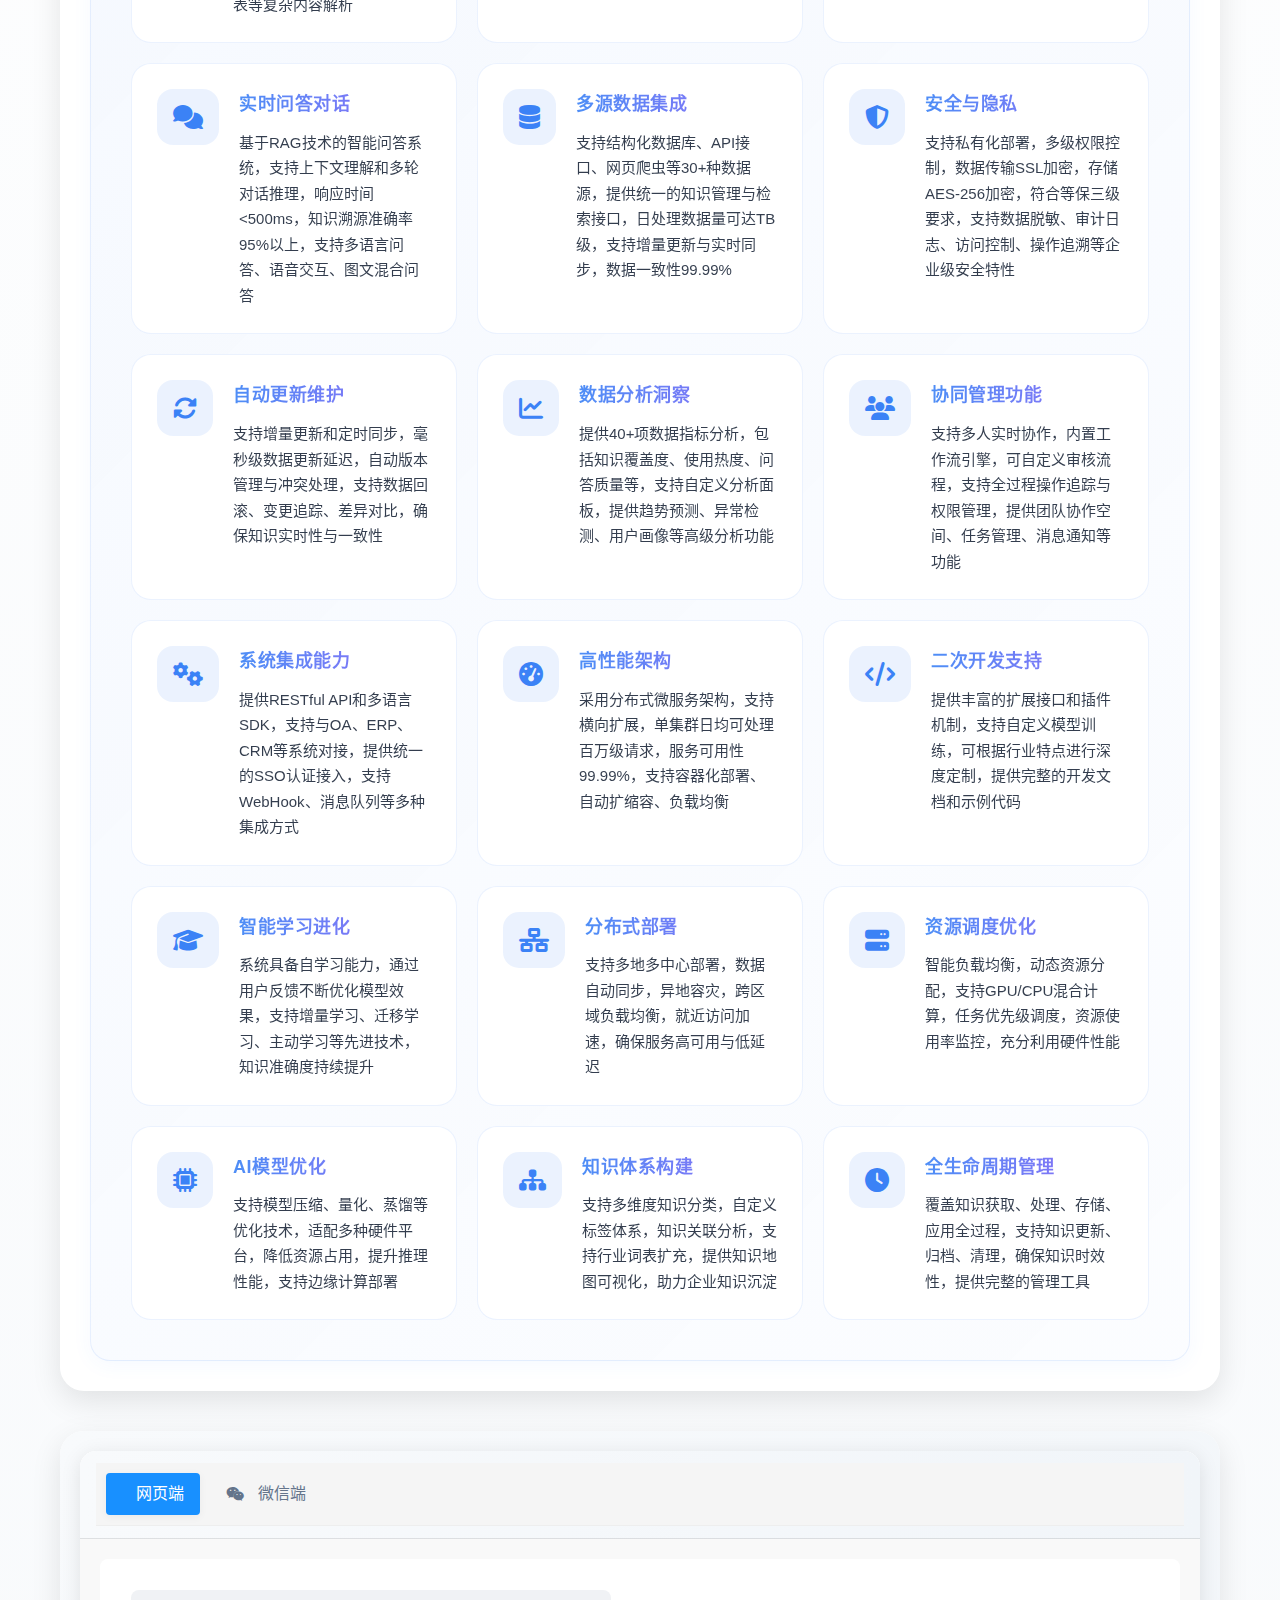
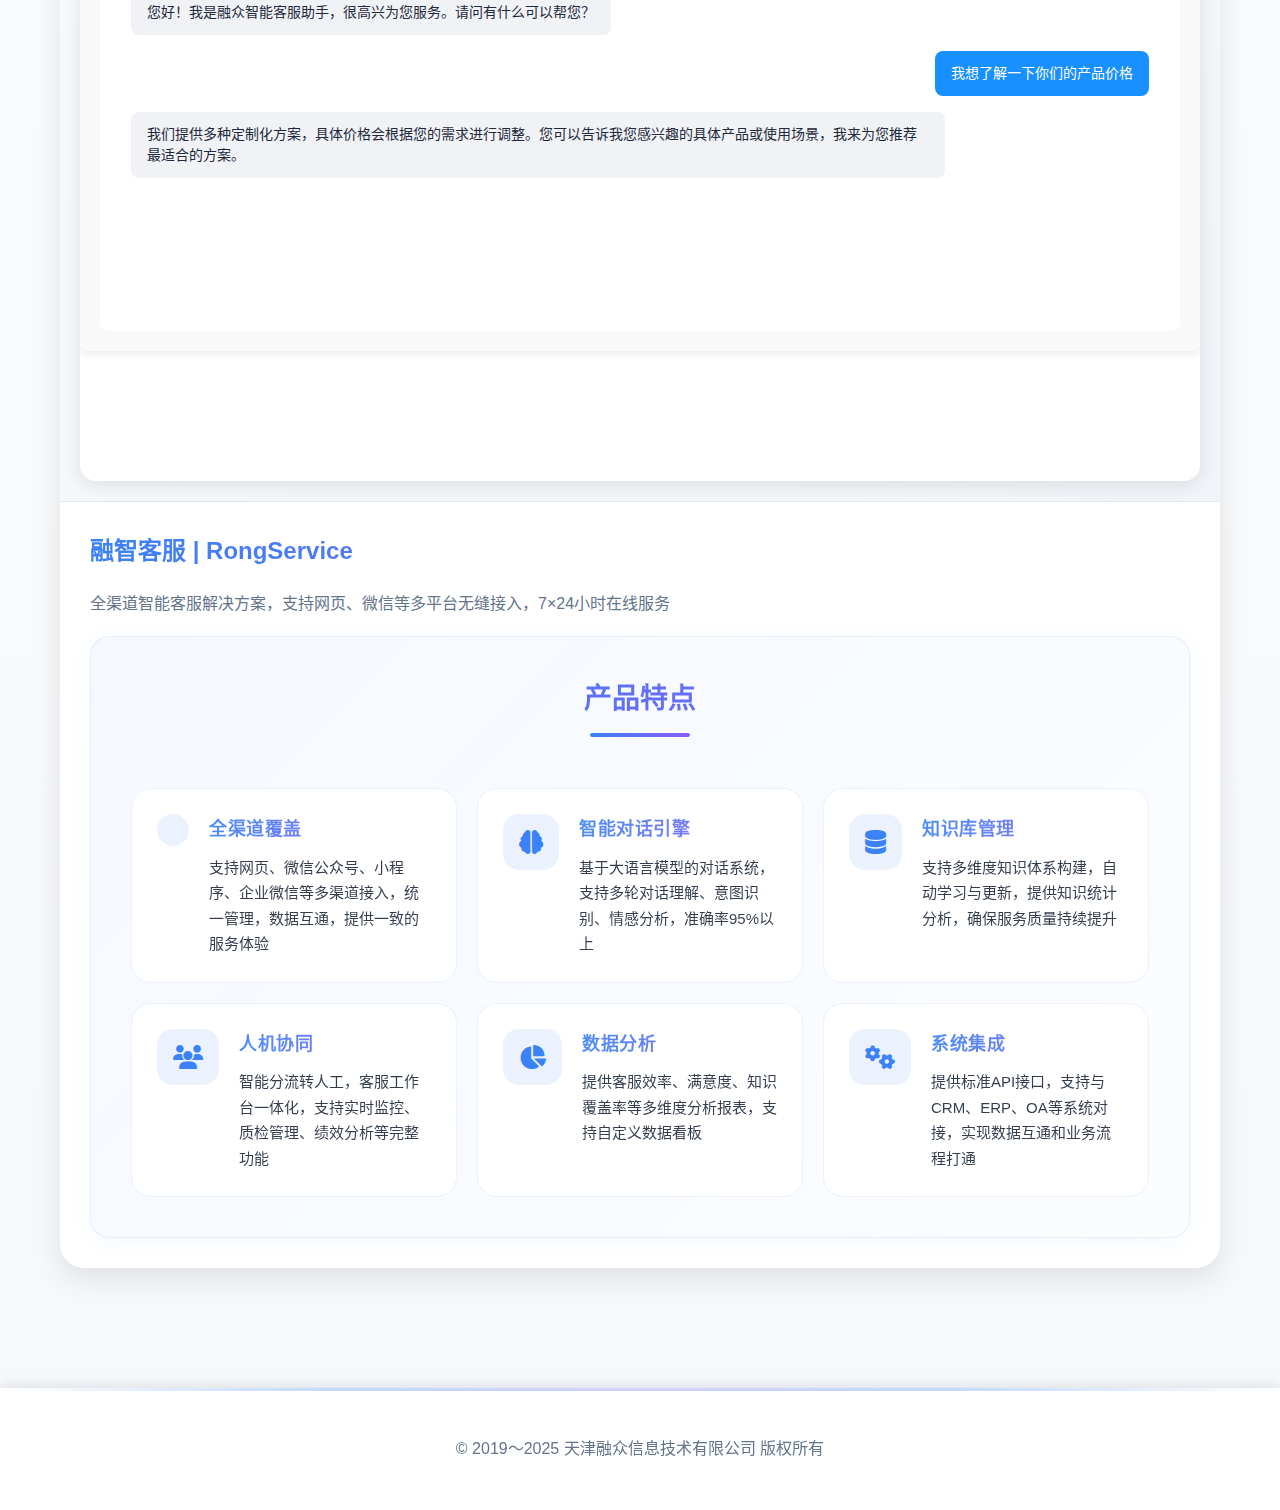
==== commit 3df860bd: "更新网站标题和Logo文本为完整公司名称" ====
--- a/index.html
+++ b/index.html
@@ -4,7 +4,7 @@
 <head>
     <meta charset="UTF-8">
     <meta name="viewport" content="width=device-width, initial-scale=1.0">
-    <title>融众信息 - 专业的AI解决方案提供商</title>
+    <title>天津融众信息技术有限公司 - 专业的AI解决方案提供商</title>
     <meta name="description" content="融众是一家专业的AI解决方案提供商，为企业提供智能制造、智慧金融、智慧医疗等多个领域的AI应用解决方案。">
     <meta name="keywords" content="AI解决方案,人工智能,智能制造,智慧金融,智慧医疗,融众信息,天津融众">
     <link rel="canonical" href="https://www.rong-zhong.com/" />
@@ -40,7 +40,7 @@
             <div class="container">
                 <div class="logo">
                     <a href="index.html">
-                        <span class="logo-text">融众信息</span>
+                        <span class="logo-text">天津融众信息技术有限公司</span>
                         <span class="logo-dot"></span>
                     </a>
                 </div>
